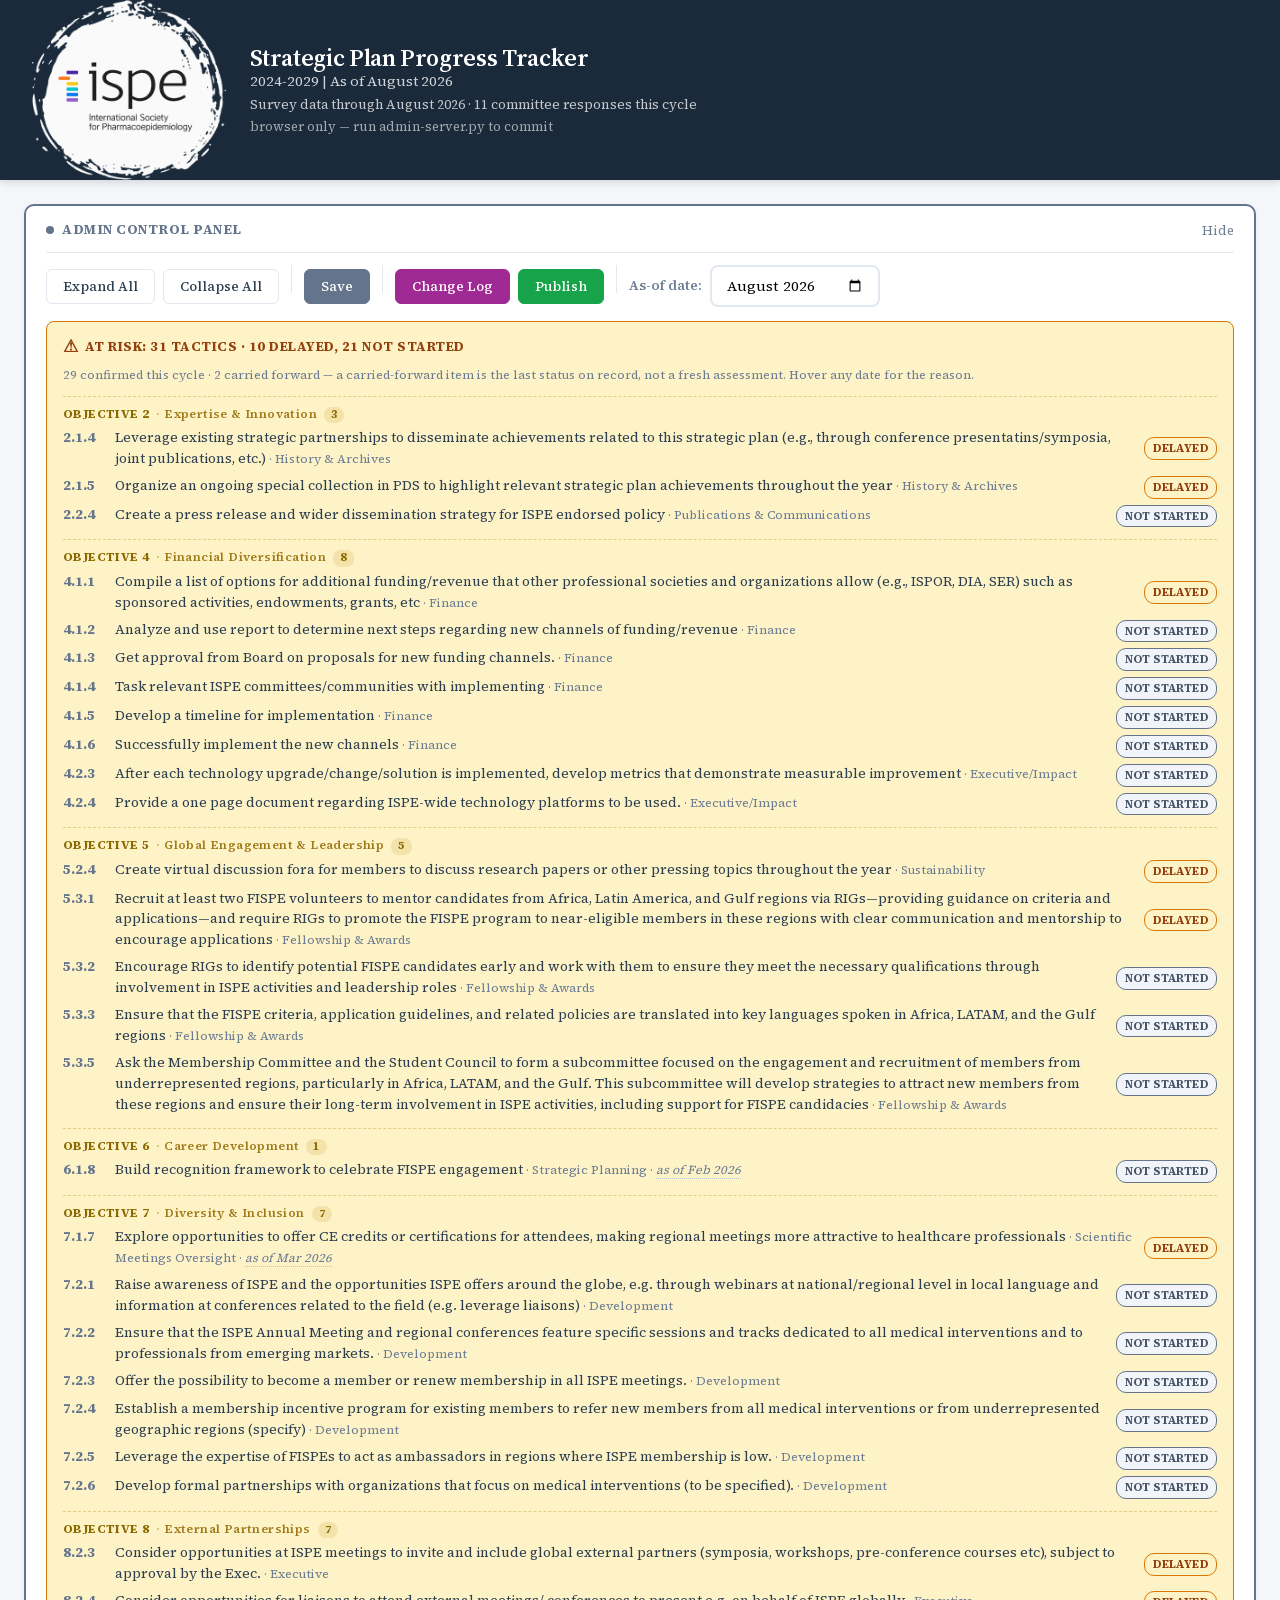
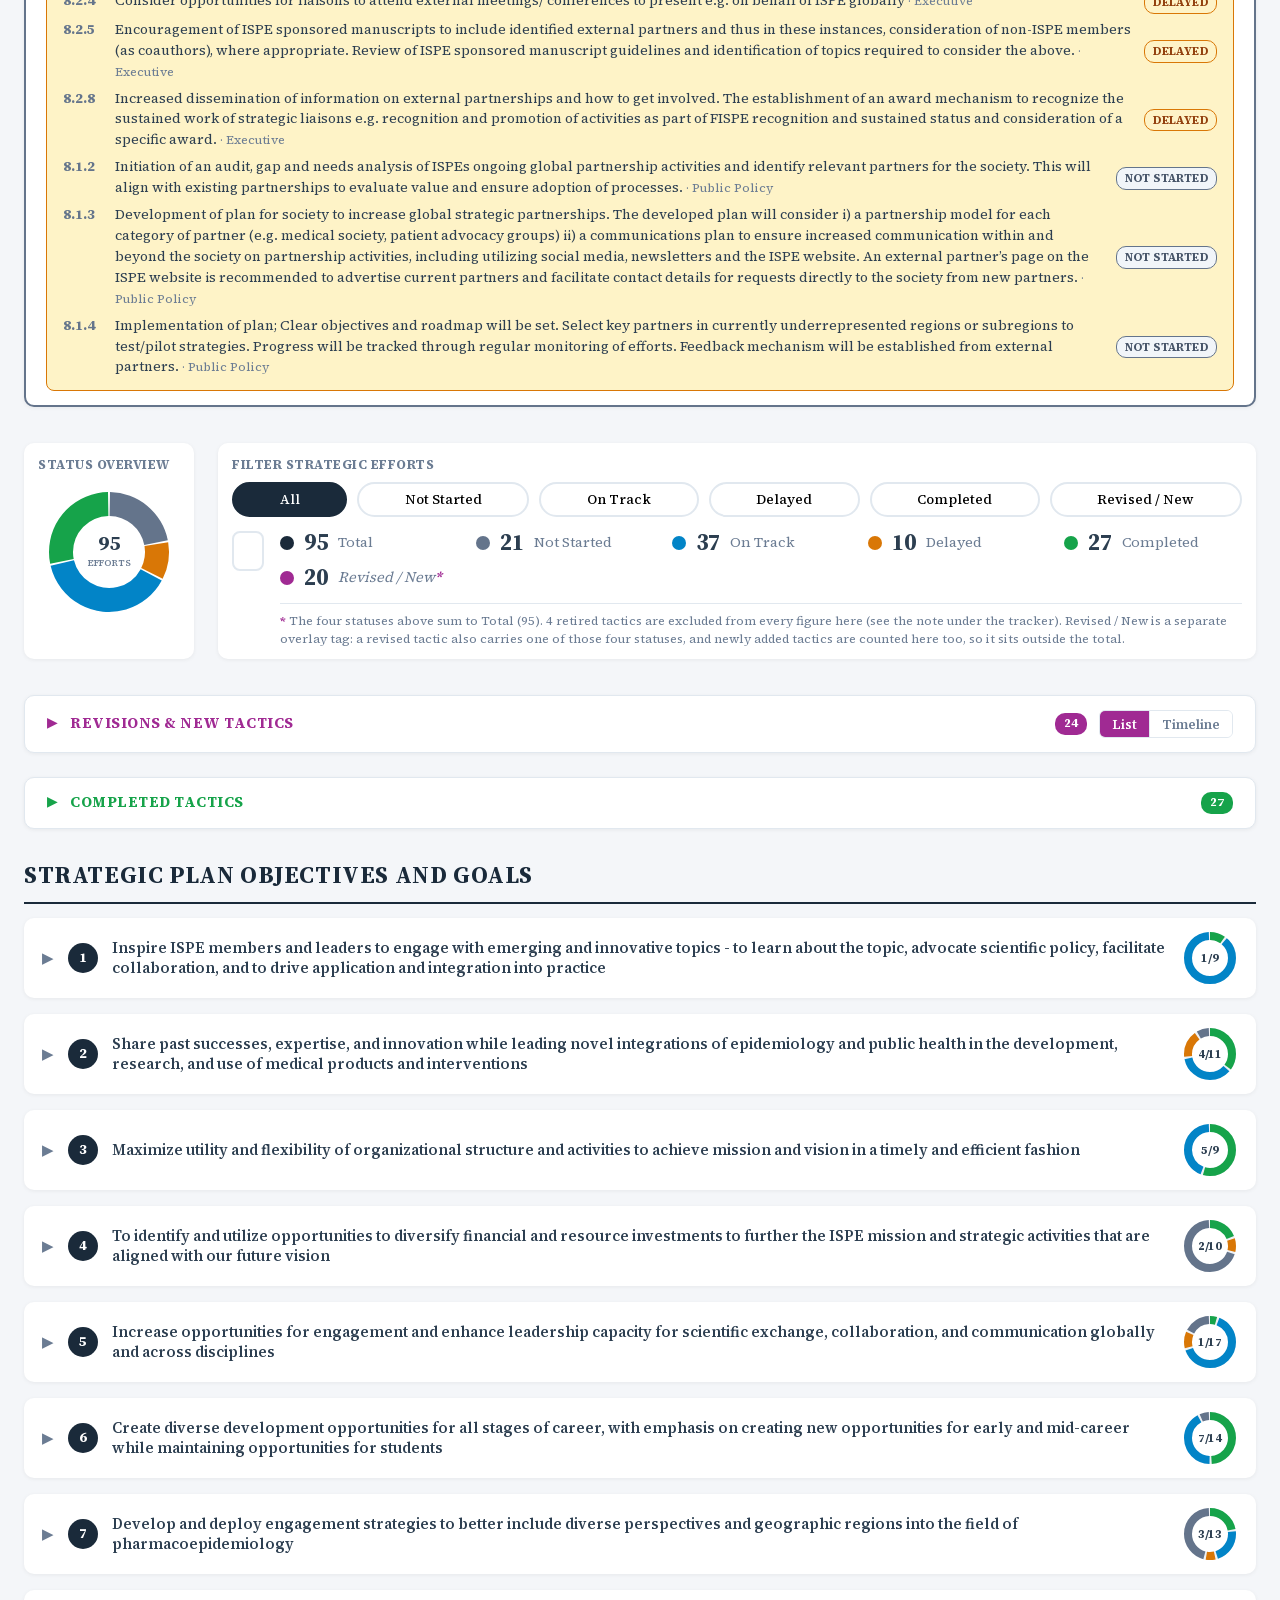
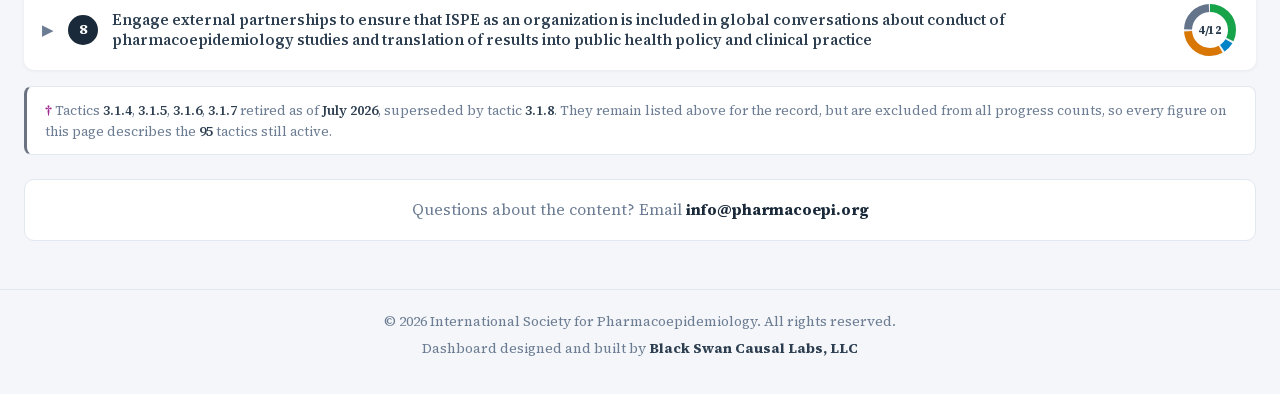
==== admin.html @ 726bb976 "Replace the wordmark with the coffee-stain emblem The stain was never faint. The jpg in the repo had" ====
<!DOCTYPE html>
<html lang="en">
<head>
<meta charset="UTF-8">
<meta name="viewport" content="width=device-width, initial-scale=1.0">
<title>ISPE Strategic Plan Progress Tracker</title>
<style>
  /* Source Serif 4 — self-hosted, SIL OFL 1.1 (see fonts/LICENSE.txt).
     Shared with index.html; both files load the same two woff2 files. */
  @font-face {
    font-family: 'Source Serif 4';
    font-style: normal;
    font-weight: 400 700;
    font-display: swap;
    src: url('fonts/source-serif-4-latin.woff2') format('woff2');
    unicode-range: U+0000-00FF, U+0131, U+0152-0153, U+02BB-02BC, U+02C6, U+02DA, U+02DC, U+0304, U+0308, U+0329, U+2000-206F, U+20AC, U+2122, U+2191, U+2193, U+2212, U+2215, U+FEFF, U+FFFD;
  }
  @font-face {
    font-family: 'Source Serif 4';
    font-style: normal;
    font-weight: 400 700;
    font-display: swap;
    src: url('fonts/source-serif-4-latin-ext.woff2') format('woff2');
    unicode-range: U+0100-02BA, U+02BD-02C5, U+02C7-02CC, U+02CE-02D7, U+02DD-02FF, U+0304, U+0308, U+0329, U+1D00-1DBF, U+1E00-1E9F, U+1EF2-1EFF, U+2020, U+20A0-20AB, U+20AD-20C0, U+2113, U+2C60-2C7F, U+A720-A7FF;
  }

  :root {
    /* Status palette — validated for colorblind separation and 3:1 contrast on
       white. Not Started is deliberately neutral: it is a null state, not a
       category. Keep in sync with index.html; do not re-hue without
       re-validating the adjacent pairs. */
    --not-started: #64748b;
    --on-track: #0284c7;
    --delayed: #d97706;
    --completed: #16a34a;
    --changed: #a02a93;

    /* Badge tints — text steps meet 4.5:1 on their own tint. */
    --not-started-ink: #475569; --not-started-tint: #f1f5f9;
    --on-track-ink:    #075985; --on-track-tint:    #e0f2fe;
    --delayed-ink:     #92400e; --delayed-tint:     #fef3c7;
    --completed-ink:   #15803d; --completed-tint:   #dcfce7;

    /* Progress magnitude is a single neutral hue — never the status hues, so
       "70% done" can't be mistaken for "Completed". */
    --progress: #334155;
    --progress-track: #e9ecef;

    --font-sans: system-ui, -apple-system, 'Segoe UI', Roboto, 'Helvetica Neue', Arial, sans-serif;
    --font-serif: 'Source Serif 4', Georgia, 'Times New Roman', serif;
    --bg: #f4f6f9;
    --card-bg: #ffffff;
    --text: #2c3e50;
    --text-light: #6b7c93;
    --border: #e1e8ef;
    --header-bg: #1a2a3a;
  }

  * { margin: 0; padding: 0; box-sizing: border-box; }

  /* Global size lift, matching index.html. Everything downstream is in rem. */
  html { font-size: 17px; }
  @media (max-width: 640px) { html { font-size: 16px; } }

  body {
    font-family: var(--font-serif);
    background: var(--bg);
    color: var(--text);
    line-height: 1.5;
    -webkit-font-smoothing: antialiased;
    text-rendering: optimizeLegibility;
  }

  /* Form controls don't inherit the page face by default. Admin is full of
     them — selects, sliders, textareas — so this matters more here. */
  button, input, select, textarea { font-family: inherit; }

  @media (prefers-reduced-motion: reduce) {
    *, *::before, *::after {
      animation-duration: 0.01ms !important;
      animation-iteration-count: 1 !important;
      transition-duration: 0.01ms !important;
    }
  }

  /* Tabular figures where numbers stack into a column and must align. */
  .goal-score,
  .ring-label,
  .legend-count,
  .obj-progress-label,
  .summary-inline .stat .num { font-variant-numeric: tabular-nums; }

  /* Heading scale — same ramp as index.html. */
  .header-text h1 { font-size: 2.05rem; font-weight: 700; letter-spacing: -0.015em; line-height: 1.15; }
  .obj-title { font-size: 1.2rem; font-weight: 600; line-height: 1.35; }
  .goal-desc { font-size: 1.06rem; font-weight: 600; line-height: 1.4; }
  .section-heading { font-size: 1.4rem; }

  /* Serif needs a little more room in the dense tier. */
  .goal-meta,
  .notes-text,
  .notes-empty,
  .tactics-table { font-size: 0.88rem; line-height: 1.45; }
  .tactics-table th,
  .summary-card .label,
  .chart-card h3,
  .filter-card h3 { font-size: 0.78rem; letter-spacing: 0.6px; }
  .goal-meta { font-size: 0.78rem; }
  .status-badge { font-size: 0.79rem; }
  .tactic-id { font-size: 0.85rem; }

  @media (forced-colors: active) {
    .status-badge { border: 2px solid CanvasText; color: CanvasText; background: Canvas; }
    .legend-dot, .summary-inline .stat .dot { border: 1px solid CanvasText; }
  }

  /* Header */
  .header {
    background-color: var(--header-bg);
    background-image:
      linear-gradient(90deg, rgba(26,42,58,0.92) 0%, rgba(26,42,58,0.65) 45%, rgba(26,42,58,0.35) 100%),
      url("banner picture.jpg");
    background-size: cover;
    background-position: center right;
    background-repeat: no-repeat;
    color: white;
    /* No vertical padding: the emblem sets the header's height so the brushed
       ring meets the top and bottom edges. Matches index.html. */
    padding: 0 32px;
    display: flex;
    align-items: center;
    gap: 24px;
    box-shadow: 0 2px 8px rgba(0,0,0,0.15);
    position: sticky;
    top: 0;
    z-index: 100;
  }
  /* Transparent PNG with no white backing — the ring is the shape, and a white
     chip behind it would erase the effect. */
  .header img { height: 180px; display: block; }
  .header-text h1 { font-size: 1.4rem; font-weight: 600; }
  .header-text p { font-size: 0.85rem; opacity: 0.8; }
  /* Admin Control Panel */
  .admin-panel {
    background: var(--card-bg);
    border: 2px solid var(--not-started);
    border-radius: 10px;
    padding: 14px 20px;
    margin-bottom: 24px;
    box-shadow: 0 1px 4px rgba(0,0,0,0.06);
  }
  .admin-panel-header {
    display: flex;
    align-items: center;
    justify-content: space-between;
    cursor: pointer;
    user-select: none;
  }
  .admin-panel-title {
    font-size: 0.8rem;
    font-weight: 700;
    text-transform: uppercase;
    letter-spacing: 0.5px;
    color: var(--not-started);
    display: flex;
    align-items: center;
    gap: 8px;
  }
  .admin-panel-title::before {
    content: '';
    display: inline-block;
    width: 8px;
    height: 8px;
    background: var(--not-started);
    border-radius: 50%;
  }
  .admin-panel-toggle {
    font-size: 0.75rem;
    color: var(--text-light);
  }
  .admin-panel-body {
    display: flex;
    flex-wrap: wrap;
    gap: 8px;
    margin-top: 12px;
    padding-top: 12px;
    border-top: 1px solid var(--border);
  }
  .admin-panel.collapsed .admin-panel-body { display: none; }
  .admin-panel.collapsed .at-risk-panel { display: none; }
  .at-risk-panel:empty { display: none; }
  .at-risk-panel {
    margin-top: 14px;
    padding: 12px 16px;
    background: var(--delayed-tint);
    /* Full hairline in the delayed hue rather than a 4px left slab — the
       tinted fill and the heading already carry the signal. */
    border: 1px solid var(--delayed);
    border-radius: 8px;
  }
  .at-risk-panel h4 {
    font-size: 0.78rem;
    text-transform: uppercase;
    letter-spacing: 0.5px;
    color: var(--delayed-ink);
    margin-bottom: 8px;
    display: flex;
    align-items: center;
    gap: 6px;
  }
  .at-risk-panel h4::before { content: '⚠'; font-size: 1rem; }
  .at-risk-list { display: flex; flex-direction: column; gap: 6px; }
  .at-risk-item {
    font-size: 0.82rem;
    display: flex;
    gap: 10px;
    align-items: baseline;
  }
  .at-risk-item .ar-id { font-weight: 700; color: var(--not-started); min-width: 42px; }
  .at-risk-item .ar-status {
    font-weight: 700;
    font-size: 0.66rem;
    text-transform: uppercase;
    letter-spacing: 0.4px;
    padding: 2px 8px;
    border-radius: 10px;
    white-space: nowrap;
    align-self: center;
  }
  .at-risk-item .ar-status.delayed { background: var(--delayed-tint); color: var(--delayed-ink); border: 1px solid var(--delayed); }
  .at-risk-item .ar-status.not-started { background: var(--not-started-tint); color: var(--not-started-ink); border: 1px solid var(--not-started); }
  .at-risk-item .ar-desc { color: var(--text); flex: 1; }
  .at-risk-item .ar-owner { color: var(--text-light); font-size: 0.72rem; }
  /* Provenance marker. Deliberately NOT a coloured pill: the row already carries
     one (the status badge), and the validated palette owns amber for Delayed, so
     a second chip would read as a status. Muted text reads as an annotation, and
     the wording carries the whole meaning without depending on colour. */
  .at-risk-item .ar-asof {
    color: var(--text-light); font-size: 0.72rem; font-style: italic;
    border-bottom: 1px dotted #b9c4d1; cursor: help; white-space: nowrap;
  }
  .at-risk-item .ar-asof.ar-never { font-style: normal; font-weight: 600; }
  .at-risk-freshness {
    font-size: 0.72rem; color: var(--text-light);
    margin: -2px 0 8px; line-height: 1.45;
  }
  .at-risk-item:hover { background: #fff3c2; border-radius: 4px; }
  .at-risk-item:hover .ar-id { text-decoration: underline; }
  .at-risk-group + .at-risk-group { margin-top: 4px; }
  .at-risk-group .ar-group-title {
    font-size: 0.72rem;
    letter-spacing: 0.4px;
    margin: 12px 0 5px;
    padding-top: 8px;
    border-top: 1px dashed rgba(179,134,0,0.35);
    display: flex;
    align-items: baseline;
    gap: 7px;
  }
  .ar-group-num { font-weight: 700; color: #8a6a00; text-transform: uppercase; white-space: nowrap; }
  .ar-group-theme { font-weight: 600; color: #a07a1a; }
  .ar-group-theme::before { content: '· '; color: #c9a94a; }
  .at-risk-group:first-of-type .ar-group-title { margin-top: 4px; padding-top: 0; border-top: none; }
  .ar-group-count {
    font-size: 0.64rem;
    background: rgba(179,134,0,0.15);
    color: #8a6a00;
    border-radius: 8px;
    padding: 0 7px;
    font-weight: 700;
  }
  .goal.flash { animation: goalFlash 1.6s ease; }
  @keyframes goalFlash {
    0%, 100% { box-shadow: 0 0 0 0 rgba(217,119,6,0); }
    20% { box-shadow: 0 0 0 4px rgba(217,119,6,0.55); }
  }
  .admin-panel.collapsed .admin-panel-toggle::after { content: 'Show'; }
  .admin-panel:not(.collapsed) .admin-panel-toggle::after { content: 'Hide'; }
  .admin-btn {
    padding: 7px 16px;
    border-radius: 6px;
    border: 1px solid var(--border);
    background: white;
    cursor: pointer;
    font-size: 0.8rem;
    font-weight: 500;
    color: var(--text);
    transition: all 0.2s;
    display: flex;
    align-items: center;
    gap: 6px;
  }
  .admin-btn:hover { background: #f0f2f5; border-color: #aaa; }
  .admin-btn.primary { background: var(--not-started); color: white; border-color: var(--not-started); }
  .admin-btn.primary:hover { background: #0d8ab8; }
  .admin-btn.publish { background: var(--completed); color: white; border-color: var(--completed); }
  .admin-btn.publish:hover { background: #3f8c24; }
  .admin-btn.changelog { background: var(--changed); color: white; border-color: var(--changed); }
  .admin-btn.changelog:hover { background: #8a2480; }
  .admin-btn-group {
    display: flex;
    gap: 8px;
    align-items: center;
  }
  .admin-divider {
    width: 1px;
    height: 28px;
    background: var(--border);
    margin: 0 4px;
  }
  /* Changelog modal */
  .modal-overlay {
    position: fixed;
    top: 0; left: 0; right: 0; bottom: 0;
    background: rgba(0,0,0,0.5);
    z-index: 300;
    display: flex;
    align-items: center;
    justify-content: center;
  }
  .modal-overlay.hidden { display: none; }
  .modal {
    background: white;
    border-radius: 12px;
    padding: 24px;
    max-width: 700px;
    width: 90%;
    max-height: 80vh;
    overflow-y: auto;
    box-shadow: 0 8px 32px rgba(0,0,0,0.2);
  }
  .modal h2 { font-size: 1.1rem; margin-bottom: 4px; }
  .modal .modal-sub { font-size: 0.8rem; color: var(--text-light); margin-bottom: 16px; }
  .modal-close {
    float: right;
    background: none;
    border: none;
    font-size: 1.4rem;
    cursor: pointer;
    color: var(--text-light);
    padding: 0 4px;
  }
  .modal-close:hover { color: var(--text); }
  .change-item {
    padding: 10px 0;
    border-bottom: 1px solid #f0f2f5;
    font-size: 0.85rem;
  }
  .change-item:last-child { border-bottom: none; }
  .change-id { font-weight: 600; color: var(--not-started); }
  .change-from, .change-to { padding: 2px 8px; border-radius: 10px; font-size: 0.75rem; font-weight: 600; }
  .change-arrow { margin: 0 6px; color: var(--text-light); }
  .no-changes { text-align: center; padding: 24px; color: var(--text-light); font-size: 0.9rem; }

  .container { max-width: 1400px; margin: 0 auto; padding: 24px; }

  /* Summary Cards */
  .summary-row {
    display: grid;
    grid-template-columns: repeat(auto-fit, minmax(150px, 1fr));
    gap: 16px;
    margin-bottom: 24px;
  }
  .summary-card {
    background: var(--card-bg);
    border-radius: 10px;
    padding: 16px 20px;
    text-align: center;
    box-shadow: 0 1px 4px rgba(0,0,0,0.06);
    border-top: 4px solid var(--border);
    transition: transform 0.15s;
  }
  .summary-card:hover { transform: translateY(-2px); }
  .summary-card.not-started { border-top-color: var(--not-started); }
  .summary-card.on-track { border-top-color: var(--on-track); }
  .summary-card.delayed { border-top-color: var(--delayed); }
  .summary-card.completed { border-top-color: var(--completed); }
  .summary-card.changed { border-top-color: var(--changed); }
  .summary-card .count { font-size: 2rem; font-weight: 700; }
  .summary-card .label { font-size: 0.75rem; color: var(--text-light); text-transform: uppercase; letter-spacing: 0.5px; margin-top: 4px; }
  /* Inline summary stats inside the filter card */
  .summary-inline {
    display: grid;
    grid-template-columns: repeat(auto-fit, minmax(148px, 1fr));
    gap: 12px 18px;
    align-content: start;
  }
  .summary-inline .stat {
    display: flex;
    align-items: center;
    gap: 10px;
    color: var(--text);
    white-space: nowrap;
  }
  .summary-inline .stat .dot {
    width: 14px; height: 14px; border-radius: 50%;
    flex-shrink: 0;
  }
  .summary-inline .stat .num { font-weight: 700; font-size: 1.35rem; line-height: 1; }
  .summary-inline .stat .lbl { color: var(--text-light); font-size: 0.85rem; }
  .summary-inline .stat.overlay .lbl { font-style: italic; }
  .sn-star { color: var(--changed); font-weight: 700; }
  .summary-inline .summary-note {
    grid-column: 1 / -1;
    font-size: 0.72rem;
    color: var(--text-light);
    line-height: 1.4;
    border-top: 1px solid var(--border);
    padding-top: 8px;
    margin-top: 2px;
    white-space: normal;
    /* No max-width: the note spans the full card so it lands in two lines. */
  }
  .summary-card.not-started .count { color: var(--not-started); }
  .summary-card.on-track .count { color: var(--on-track); }
  .summary-card.delayed .count { color: var(--delayed); }
  .summary-card.completed .count { color: var(--completed); }
  .summary-card.changed .count { color: var(--changed); }

  /* Chart + Filter row */
  .chart-filter-row {
    display: grid;
    grid-template-columns: 170px 1fr;
    gap: 24px;
    margin-bottom: 24px;
    position: sticky;
    top: 120px;
    z-index: 50;
    background: var(--bg);
    padding: 12px 0;
  }
  @media (max-width: 640px) {
    .chart-filter-row { position: static; padding: 0; }
  }
  .chart-card, .filter-card {
    background: var(--card-bg);
    border-radius: 10px;
    padding: 12px 14px;
    box-shadow: 0 1px 4px rgba(0,0,0,0.06);
  }
  .chart-card h3, .filter-card h3 {
    font-size: 0.75rem;
    text-transform: uppercase;
    letter-spacing: 0.5px;
    color: var(--text-light);
    margin-bottom: 8px;
  }
  canvas#statusChart { max-width: 140px; margin: 0 auto; display: block; }
  .chart-legend { margin-top: 16px; display: flex; flex-direction: column; gap: 6px; }
  .legend-item { display: flex; align-items: center; gap: 8px; font-size: 0.8rem; }
  .legend-dot { width: 12px; height: 12px; border-radius: 3px; flex-shrink: 0; }
  .legend-label { flex: 1; color: var(--text); }
  .legend-count { font-weight: 700; min-width: 24px; text-align: right; }

  /* Filters */
  .filter-row {
    display: flex;
    flex-wrap: wrap;
    gap: 10px;
    align-items: center;
  }
  .filter-row .filter-btn {
    flex: 1 1 auto;
    text-align: center;
    white-space: nowrap;
  }
  .filter-btn {
    padding: 6px 14px;
    border-radius: 20px;
    border: 2px solid var(--border);
    background: white;
    cursor: pointer;
    font-size: 0.8rem;
    font-weight: 500;
    transition: all 0.2s;
  }
  .filter-btn:hover { border-color: #aaa; }
  .filter-btn.active { color: white; }
  .filter-btn.active[data-status="all"] { background: var(--header-bg); border-color: var(--header-bg); }
  /* Darker steps than the chart marks: white label text needs 4.5:1, marks
     only need 3:1 as graphical objects. */
  .filter-btn.active[data-status="Not Started"] { background: #64748b; border-color: #64748b; }
  .filter-btn.active[data-status="In Progress - On Track"] { background: #036ba1; border-color: #036ba1; }
  .filter-btn.active[data-status="In Progress - Delayed"] { background: #b45309; border-color: #b45309; }
  .filter-btn.active[data-status="Completed"] { background: #15803d; border-color: #15803d; }
  .filter-btn:focus-visible { outline: 2px solid var(--progress); outline-offset: 2px; }
  .filter-btn.active[data-status="Revised"] { background: var(--changed); border-color: var(--changed); }

  .search-box {
    padding: 8px 14px;
    border: 2px solid var(--border);
    border-radius: 8px;
    font-size: 0.85rem;
    width: 260px;
    outline: none;
    transition: border-color 0.2s;
  }
  .search-box:focus { border-color: var(--not-started); }

  /* Objectives */
  .objective {
    background: var(--card-bg);
    border-radius: 10px;
    margin-bottom: 16px;
    box-shadow: 0 1px 4px rgba(0,0,0,0.06);
    overflow: hidden;
    transition: transform 0.18s ease, box-shadow 0.18s ease;
  }
  .objective:hover {
    transform: translateY(-2px);
    box-shadow: 0 6px 16px rgba(0,0,0,0.10);
  }
  /* Hoverable card lift — also used by Revised/New cards */
  .hover-lift {
    transition: transform 0.18s ease, box-shadow 0.18s ease;
  }
  .hover-lift:hover {
    transform: translateY(-2px);
    box-shadow: 0 6px 16px rgba(0,0,0,0.10);
  }
  .objective-header {
    padding: 12px 18px;
    cursor: pointer;
    display: flex;
    align-items: center;
    gap: 14px;
    user-select: none;
    transition: background 0.15s;
  }
  .objective-header:hover { background: #f8f9fb; }
  .obj-chevron {
    font-size: 0.9rem;
    transition: transform 0.25s;
    color: var(--text-light);
    flex-shrink: 0;
  }
  .objective.open .obj-chevron { transform: rotate(90deg); }
  .obj-number {
    background: var(--header-bg);
    color: white;
    width: 30px;
    height: 30px;
    border-radius: 50%;
    display: flex;
    align-items: center;
    justify-content: center;
    font-weight: 700;
    font-size: 0.8rem;
    flex-shrink: 0;
  }
  .obj-title { font-weight: 600; font-size: 0.88rem; flex: 1; line-height: 1.35; }
  .obj-ring { flex-shrink: 0; width: 56px; height: 56px; position: relative; }
  .obj-ring svg { width: 100%; height: 100%; transform: rotate(-90deg); }
  .obj-ring .ring-label {
    position: absolute; inset: 0;
    display: flex; align-items: center; justify-content: center;
    /* Holds a fraction now ("4/13"), which is wider than the old "31%". */
    font-size: 0.66rem; font-weight: 700; color: var(--text);
    letter-spacing: -0.01em;
  }
  .obj-progress-wrap {
    display: flex;
    align-items: center;
    gap: 10px;
    flex-shrink: 0;
  }
  .obj-progress-bar {
    width: 120px;
    height: 8px;
    background: #e9ecef;
    border-radius: 4px;
    overflow: hidden;
  }
  .obj-progress-fill {
    height: 100%;
    border-radius: 4px;
    transition: width 0.4s ease;
  }
  .obj-progress-label { font-size: 0.8rem; font-weight: 600; color: var(--text-light); min-width: 36px; text-align: right; }
  .obj-status-pills { display: flex; gap: 4px; flex-shrink: 0; }
  .mini-pill {
    width: 8px;
    height: 8px;
    border-radius: 50%;
  }

  .objective-body { display: none; padding: 0 24px 20px; }
  .objective.open .objective-body { display: block; }

  /* Goals */
  .goal {
    border: 1px solid var(--border);
    border-radius: 8px;
    margin-bottom: 12px;
    overflow: hidden;
    transition: transform 0.18s ease, box-shadow 0.18s ease;
  }
  .goal:hover {
    transform: translateY(-2px);
    box-shadow: 0 4px 12px rgba(0,0,0,0.08);
  }
  .goal-header {
    padding: 14px 18px;
    cursor: pointer;
    display: grid;
    grid-template-columns: auto 1fr auto;
    grid-template-rows: auto auto;
    column-gap: 14px;
    row-gap: 4px;
    background: #fafbfc;
    user-select: none;
    transition: background 0.15s;
  }
  .goal-header:hover { background: #f0f2f5; }
  .goal-chevron {
    font-size: 0.8rem;
    transition: transform 0.25s;
    color: var(--text-light);
    grid-row: 1 / span 2;
    align-self: center;
  }
  .goal.open .goal-chevron { transform: rotate(90deg); }
  .goal-id {
    font-weight: 800;
    font-size: 1.05rem;
    color: var(--not-started);
    grid-row: 1 / span 2;
    align-self: center;
    min-width: 44px;
  }
  .goal-desc { font-size: 0.92rem; font-weight: 600; color: var(--text); grid-column: 2; grid-row: 1; }
  .goal-meta {
    grid-column: 2;
    grid-row: 2;
    font-size: 0.72rem;
    color: var(--text-light);
    display: flex;
    flex-wrap: wrap;
    gap: 4px 14px;
  }
  .goal-meta strong { color: var(--text); font-weight: 600; }
  .goal-committee { display: none; } /* legacy */
  .goal-progress-wrap {
    display: flex;
    align-items: center;
    gap: 8px;
    flex-shrink: 0;
    grid-column: 3;
    grid-row: 1 / span 2;
    align-self: center;
  }
  .goal-progress-bar {
    width: 80px;
    height: 6px;
    background: #e9ecef;
    border-radius: 3px;
    overflow: hidden;
  }
  .goal-progress-fill {
    height: 100%;
    border-radius: 3px;
    transition: width 0.4s ease;
  }
  .goal-score { font-size: 0.75rem; font-weight: 600; color: var(--text-light); }

  .goal-body { display: none; }
  .goal.open .goal-body { display: block; }

  /* Tactics Table */
  .tactics-table {
    width: 100%;
    border-collapse: collapse;
    font-size: 0.83rem;
  }
  .tactics-table th {
    text-align: left;
    padding: 10px 14px;
    background: #f4f6f9;
    font-weight: 600;
    font-size: 0.75rem;
    text-transform: uppercase;
    letter-spacing: 0.3px;
    color: var(--text-light);
    border-bottom: 1px solid var(--border);
  }
  .tactics-table td {
    padding: 10px 14px;
    border-bottom: 1px solid #f0f2f5;
    vertical-align: top;
  }
  .tactics-table tr:last-child td { border-bottom: none; }
  .tactic-id { font-weight: 600; white-space: nowrap; color: var(--text-light); }

  /* Status dropdown */
  .status-select {
    appearance: none;
    -webkit-appearance: none;
    padding: 5px 28px 5px 10px;
    border-radius: 16px;
    border: 2px solid;
    font-size: 0.75rem;
    font-weight: 600;
    cursor: pointer;
    background-repeat: no-repeat;
    background-position: right 8px center;
    background-size: 12px;
    background-image: url("data:image/svg+xml,%3Csvg xmlns='http://www.w3.org/2000/svg' viewBox='0 0 24 24' fill='none' stroke='%23666' stroke-width='2'%3E%3Cpolyline points='6 9 12 15 18 9'%3E%3C/polyline%3E%3C/svg%3E");
    transition: all 0.2s;
  }
  .status-select:focus { outline: none; box-shadow: 0 0 0 3px rgba(2,132,199,0.25); }
  .status-select[data-status="Not Started"] { border-color: var(--not-started); color: var(--not-started-ink); background-color: var(--not-started-tint); }
  .status-select[data-status="In Progress - On Track"] { border-color: var(--on-track); color: var(--on-track-ink); background-color: var(--on-track-tint); }
  .status-select[data-status="In Progress - Delayed"] { border-color: var(--delayed); color: var(--delayed-ink); background-color: var(--delayed-tint); }
  .status-select[data-status="Completed"] { border-color: var(--completed); color: var(--completed-ink); background-color: var(--completed-tint); }
  .status-select[data-status="Changed"] { border-color: var(--changed); color: var(--changed); background-color: #f5e6f3; }

  /* When a tactic was completed. Sits beside the control rather than inside it:
     the validated status encoding must not take on a second job. Curated in
     COMPLETED_AT, or stamped with the cycle a tactic became Completed in. */
  .completed-when {
    display: block;
    margin-top: 4px;
    font-size: 0.7rem;
    color: var(--text-light);
    font-variant-numeric: tabular-nums;
    white-space: nowrap;
  }

  /* Notes textarea */
  .notes-input {
    width: 100%;
    min-height: 32px;
    padding: 6px 10px;
    border: 1px solid var(--border);
    border-radius: 6px;
    font-size: 0.8rem;
    font-family: inherit;
    resize: vertical;
    transition: border-color 0.2s;
  }
  .notes-input:focus { outline: none; border-color: var(--not-started); }

  /* Revision rationale. Unlike notes this IS published, so it is edited here
     to be tidied rather than to be kept private - the survey delivers it as a
     raw answer, typos and all. Keeps the left rule of the read-only version so
     the panel still reads as a quotation of the committee. */
  .revision-detail-input {
    width: 100%;
    min-height: 30px;
    margin-top: 5px;
    padding: 5px 9px;
    font-size: 0.78rem;
    font-family: inherit;
    color: var(--text-light);
    border: 1px solid var(--border);
    border-left: 2px solid var(--changed);
    border-radius: 0 6px 6px 0;
    resize: vertical;
    transition: border-color 0.2s;
  }
  .revision-detail-input:focus { outline: none; border-color: var(--changed); }

  /* Progress slider */
  .progress-slider {
    width: 80px;
    accent-color: var(--not-started);
    cursor: pointer;
  }
  .progress-val {
    font-weight: 700;
    font-size: 0.8rem;
    min-width: 30px;
    text-align: center;
  }

  /* Toast */
  .toast {
    position: fixed;
    bottom: 30px;
    right: 30px;
    background: var(--header-bg);
    color: white;
    padding: 14px 24px;
    border-radius: 8px;
    font-size: 0.85rem;
    box-shadow: 0 4px 16px rgba(0,0,0,0.2);
    transform: translateY(100px);
    opacity: 0;
    transition: all 0.3s ease;
    z-index: 200;
  }
  .toast.show { transform: translateY(0); opacity: 1; }

  /* Last saved */
  .last-saved {
    font-size: 0.75rem;
    color: rgba(255,255,255,0.6);
    margin-top: 2px;
  }

  /* Retired tactics: superseded by a later tactic. Shown for the record but
     excluded from every progress count - see .retired-note under the tracker. */
  .retired-badge {
    display: inline-block; background: #6b7280; color: #fff;
    font-size: 0.6rem; font-weight: 700; padding: 1px 5px;
    border-radius: 8px; margin-left: 2px; vertical-align: middle;
    letter-spacing: 0.3px; white-space: nowrap;
  }
  tr.tactic-retired td { opacity: 0.7; }
  .retired-note {
    background: #fff; border: 1px solid var(--border);
    border-left: 3px solid #6b7280; border-radius: 8px;
    padding: 13px 18px; margin-bottom: 24px;
    font-size: 0.78rem; line-height: 1.55; color: var(--text-light);
  }
  .retired-note strong { color: var(--text); font-weight: 600; }

  /* Content contact — sits between the last objective and the footer */
  .content-contact {
    text-align: center;
    padding: 18px 16px;
    margin-top: 20px;
    font-size: 0.92rem;
    color: var(--text-light);
    background: var(--card-bg);
    border: 1px solid var(--border);
    border-radius: 10px;
  }
  .content-contact a { color: var(--header-bg); font-weight: 700; text-decoration: none; }
  .content-contact a:hover, .content-contact a:focus-visible { text-decoration: underline; }

  /* Footer */
  footer {
    text-align: center;
    padding: 22px 16px 34px;
    margin-top: 24px;
    border-top: 1px solid var(--border);
    color: var(--text-light);
    font-size: 0.82rem;
  }
  .footer-copy { margin-bottom: 6px; }
  .footer-credit a { color: var(--text); font-weight: 700; text-decoration: none; }
  .footer-credit a:hover, .footer-credit a:focus-visible { text-decoration: underline; }

  /* Hidden */
  .hidden { display: none !important; }

  /* Print styles */
  @media print {
    .header-actions, .filter-card, .search-box { display: none; }
    .objective, .goal { break-inside: avoid; }
    .objective.open .objective-body { display: block; }
    .goal.open .goal-body { display: block; }
  }

  /* Responsive */
  @media (max-width: 900px) {
    .chart-filter-row { grid-template-columns: 1fr; }
    .header { flex-wrap: wrap; padding: 0 16px; }
    .header img { height: 140px; }
    .admin-panel-body { flex-direction: column; }
    .admin-divider { width: 100%; height: 1px; margin: 4px 0; }
    .obj-progress-wrap, .obj-status-pills { display: none; }
    .goal-committee { display: none; }
    .container { padding: 16px; }
    .search-box { width: 100%; }
  }

  @media (max-width: 640px) {
    /* Header wraps here, so the emblem no longer sets the height and flush
       stops meaning anything — vertical padding comes back. */
    .header { padding: 12px; gap: 12px; position: static; }
    .header img { height: 88px; }
    .header-text h1 { font-size: 1.1rem; }
    .header-text p { font-size: 0.75rem; }
    .container { padding: 12px; }
    .summary-row { grid-template-columns: repeat(2, 1fr); gap: 10px; margin-bottom: 16px; }
    .summary-card { padding: 12px; }
    .summary-card .count { font-size: 1.4rem; }
    .chart-card, .filter-card { padding: 14px; }
    .filter-row { gap: 6px; }
    .filter-btn { padding: 5px 10px; font-size: 0.72rem; }
    .objective-header { padding: 14px 14px; gap: 10px; }
    .obj-number { width: 30px; height: 30px; font-size: 0.8rem; }
    .obj-title { font-size: 0.85rem; }
    .objective-body { padding: 0 12px 14px; }
    .goal-header {
      grid-template-columns: auto 1fr;
      padding: 12px;
      column-gap: 10px;
    }
    .goal-progress-wrap {
      grid-column: 1 / -1;
      grid-row: auto;
      justify-self: start;
      margin-top: 4px;
    }
    .goal-desc { font-size: 0.85rem; }
    /* Stack tactics table rows as cards */
    .tactics-table, .tactics-table tbody, .tactics-table tr, .tactics-table td { display: block; width: 100%; }
    .tactics-table thead { display: none; }
    .tactics-table tr {
      border: 1px solid var(--border);
      border-radius: 8px;
      margin: 10px;
      padding: 10px;
      background: white;
    }
    .tactics-table td {
      border: none;
      padding: 6px 4px;
    }
    .tactics-table td::before {
      content: attr(data-label);
      display: block;
      font-size: 0.65rem;
      text-transform: uppercase;
      letter-spacing: 0.4px;
      color: var(--text-light);
      font-weight: 700;
      margin-bottom: 2px;
    }
    .progress-slider { width: 100%; }
    .status-select { width: 100%; }
    .modal { padding: 16px; width: 94%; }
    .toast { left: 16px; right: 16px; bottom: 16px; text-align: center; }
  }

  /* --- Mobile optimizations (added) --- */
  @media (max-width: 640px) {
    .filter-summary-grid { grid-template-columns: 1fr !important; }
    .summary-inline { min-width: 0; }
    .summary-inline .summary-note { max-width: 100%; }
    #changes-body, #completed-body { padding-left: 14px !important; padding-right: 14px !important; }
    .at-risk-item { flex-wrap: wrap; }
    .at-risk-group .ar-group-title { flex-wrap: wrap; }
  }
</style>
</head>
<body>


<div class="header">
  <img src="ispe-emblem.png" alt="ISPE — International Society for Pharmacoepidemiology">
  <div class="header-text">
    <h1>Strategic Plan Progress Tracker</h1>
    <p>2024-2029 | As of <span id="asOfDate">February 2026</span></p>
    <p id="surveyStamp" style="font-size: 0.78rem; opacity: 0.75; margin-top: 2px;"></p>
    <div class="last-saved" id="lastSaved"></div>
  </div>
</div>

<div class="container">
  <!-- Admin Control Panel -->
  <div class="admin-panel" id="adminPanel">
    <div class="admin-panel-header" onclick="toggleAdminPanel()">
      <div class="admin-panel-title">Admin Control Panel</div>
      <div class="admin-panel-toggle"></div>
    </div>
    <div class="admin-panel-body">
      <div class="admin-btn-group">
        <button class="admin-btn" onclick="expandAll()">Expand All</button>
        <button class="admin-btn" onclick="collapseAll()">Collapse All</button>
      </div>
      <div class="admin-divider"></div>
      <div class="admin-btn-group">
        <button class="admin-btn primary" onclick="saveLocal()">Save</button>
      </div>
      <div class="admin-divider"></div>
      <div class="admin-btn-group">
        <button class="admin-btn changelog" onclick="showChangelog()">Change Log</button>
        <button class="admin-btn publish" onclick="publishToRepo()" title="Commit data.json and push to origin; the public dashboard redeploys">Publish</button>
      </div>
      <div class="admin-divider"></div>
      <div class="admin-btn-group">
        <label style="font-size: 0.8rem; font-weight: 600; color: var(--text-light);">As-of date:</label>
        <input type="month" id="dateInput" class="search-box" style="width: 170px;" onchange="updateDate(this.value)">
      </div>
    </div>
    <div id="atRiskPanel" class="at-risk-panel"></div>
  </div>

  <!-- Chart + Filters -->
  <div class="chart-filter-row">
    <div class="chart-card">
      <h3>Status Overview</h3>
      <canvas id="statusChart" width="140" height="140"></canvas>
    </div>
    <div class="filter-card">
      <h3>Filter Strategic Efforts</h3>
      <div class="filter-row">
        <button class="filter-btn active" data-status="all" onclick="setFilter('all', this)">All</button>
        <button class="filter-btn" data-status="Not Started" onclick="setFilter('Not Started', this)">Not Started</button>
        <button class="filter-btn" data-status="In Progress - On Track" onclick="setFilter('In Progress - On Track', this)">On Track</button>
        <button class="filter-btn" data-status="In Progress - Delayed" onclick="setFilter('In Progress - Delayed', this)">Delayed</button>
        <button class="filter-btn" data-status="Completed" onclick="setFilter('Completed', this)">Completed</button>
        <button class="filter-btn" data-status="Revised" onclick="setFilter('Revised', this)">Revised / New</button>
      </div>
      <div class="filter-summary-grid" style="margin-top: 14px; display: grid; grid-template-columns: 1fr auto; gap: 16px; align-items: start;">
        <div>
          <input type="text" class="search-box" style="width:100%;max-width:640px;" placeholder="Search by keyword such as, 'scientific policy' or by goal/objective such as &quot;What is goal 3.1?&quot;" oninput="searchFilter(this.value)">
        </div>
        <div id="summaryRow" class="summary-inline"></div>
      </div>
    </div>
  </div>

  <!-- Revisions & New Tactics (separate from the 4 status enums) -->
  <div id="changesSection"></div>

  <!-- Completed Tactics (collapsible, like Revisions & New Tactics) -->
  <div id="completedSection"></div>

  <!-- Objectives -->
  <h2 class="section-heading" style="font-weight: 700; text-transform: uppercase; letter-spacing: 0.6px; color: var(--header-bg); margin: 28px 0 14px; padding-bottom: 10px; border-bottom: 2px solid var(--header-bg);">Strategic Plan Objectives and Goals</h2>
  <div id="objectivesContainer"></div>

  <!-- Retirement note: explains the dagger on retired tactic rows. -->
  <div id="retiredNote"></div>

  <!-- Content contact: sits after the last objective, above the footer. -->
  <div class="content-contact">
    Questions about the content? Email
    <a href="mailto:info@pharmacoepi.org">info@pharmacoepi.org</a>
  </div>
</div>

<div class="modal-overlay hidden" id="changelogModal" onclick="if(event.target===this)closeChangelog()">
  <div class="modal">
    <button class="modal-close" onclick="closeChangelog()">&times;</button>
    <h2>Change Log</h2>
    <div class="modal-sub" id="changelogSub">Changes since last save</div>
    <div id="changelogBody"></div>
  </div>
</div>

<div class="toast" id="toast"></div>

<script>
// ============ DATA ============
// Loaded asynchronously from data.json (produced by csv_to_dashboard_json.py).
// Inline fallback below preserves the prior plan structure if the fetch fails
// (e.g. when the file is opened directly via file:// instead of a web server).
const DEFAULT_DATA = {"metadata":{"title":"ISPE Strategic Plan Progress Tracker","subtitle":"Dashboard Progress of Strategic Plan Objectives","as_of_date":"February 2026","plan_date_range":"2024-2029","organization":"ISPE - International Society for Pharmacoepidemiology","progress_scale":"0-10"},"status_colors":{"Not Started":"#0f9ed4","In Progress - On Track":"#c6c611","In Progress - Delayed":"#ffbf00","Completed":"#15803d"},"changed_color":"#a02a93","objectives":[{"objective_number":1,"title":"Objective 1","description":"Inspire ISPE members and leaders to engage with emerging and innovative topics - to learn about the topic, advocate scientific policy, facilitate collaboration, and to drive application and integration into practice","goals":[{"goal_id":"1.1","description":"Goal 1.1: Throughout 2024-2029, continue transparent calls for leaders and members to engage in strategic efforts","responsible_committee":"Strategic Planning","progress_score":5,"progress_max":10,"tactics":[{"tactic_id":"1.1.1","description":"Engage ISPE communities and members to lead strategic efforts through a transparent solicitation to all members","status":"In Progress - On Track","notes":"","is_revised":false},{"tactic_id":"1.1.2","description":"Organize joint meetings among leaders of SIGs, RIGs, and other communities as appropriate to promote collaboration in leading strategic efforts","status":"In Progress - On Track","notes":"","is_revised":false},{"tactic_id":"1.1.3","description":"Create opportunities for leadership through a special call for mid-career members","status":"In Progress - On Track","notes":"","is_revised":false},{"tactic_id":"1.1.4","description":"Provide feedback to the ISPE communities and members on all ongoing strategic efforts and the lead groups involved","status":"In Progress - On Track","notes":"","is_revised":false}]},{"goal_id":"1.2","description":"Goal 1.2: Throughout 2025-2029, >50% of plenaries, symposia/workshops at each meeting, webinars, and engagements with collaborating organizations and at least two pre-conference courses per year are related to emerging and innovative topics and/or strategic efforts","responsible_committee":"Education","progress_score":5,"progress_max":10,"tactics":[{"tactic_id":"1.2.1","description":"Solicit a society-wide call for pre-conference course content related to an ISPE strategic effort.","status":"Completed","notes":"","is_revised":false},{"tactic_id":"1.2.2","description":"Develop a plan for plenaries, symposia, and workshops on topics related to strategic efforts at ISPE-sponsored meetings by designating a strategic effort topic within the annual solicitation for plenary topics and listing strategic effort topic(s) as a special area of interest in the call for symposia and workshops.","status":"In Progress - On Track","notes":"","is_revised":true},{"tactic_id":"1.2.3","description":"Leverage ISPE strategic liaisons to develop a webinar with a collaborating organization related to a strategic effort","status":"In Progress - On Track","notes":"","is_revised":false},{"tactic_id":"1.2.4","description":"Develop preconference program that includes courses related to strategic efforts","status":"In Progress - On Track","notes":"","is_revised":true,"is_new_in_plan":true},{"tactic_id":"1.2.5","description":"Solicit webinars related to strategic efforts","status":"In Progress - On Track","notes":"","is_revised":true,"is_new_in_plan":true}]}]},{"objective_number":2,"title":"Objective 2","description":"Share past successes, expertise, and innovation while leading novel integrations of epidemiology and public health in the development, research, and use of medical products and interventions","goals":[{"goal_id":"2.1","description":"Goal 2.1: By 2025, establish a communication plan which emphasizes publicizing achievements aligned with this strategic plan, internal and external to ISPE","responsible_committee":"History & Archives","progress_score":6,"progress_max":10,"tactics":[{"tactic_id":"2.1.1","description":"Reserve and use a designated space within the quarterly newsletter to ISPE members to communicate achievements related to the strategic plan","status":"Completed","notes":"","is_revised":false},{"tactic_id":"2.1.2","description":"Learn from the experience of the History and Archives Committee about how they have highlighted past achievements and how that can be used going forward for this plan","status":"In Progress - On Track","notes":"","is_revised":false},{"tactic_id":"2.1.3","description":"Provide annual updates to membership through presentations at the annual and regional ISPE meetings (via Presidential address or organized symposia). These presentations can highlight major achievements from the strategic plan","status":"In Progress - On Track","notes":"","is_revised":false},{"tactic_id":"2.1.4","description":"Leverage existing strategic partnerships to disseminate achievements related to this strategic plan (e.g., through conference presentatins/symposia, joint publications, etc.)","status":"In Progress - On Track","notes":"","is_revised":false},{"tactic_id":"2.1.5","description":"Organize an ongoing special collection in PDS to highlight relevant strategic plan achievements throughout the year","status":"In Progress - Delayed","notes":"","is_revised":false},{"tactic_id":"2.1.6","description":"Plan bi-annual LinkedIn spotlights related to achievements for the strategic plan","status":"In Progress - On Track","notes":"","is_revised":false}]},{"goal_id":"2.2","description":"Goal 2.2: By 2029, develop at least 5 position statements from ISPE showcasing expertise and innovation in pharmacoepidemiology","responsible_committee":"Publications & Communications","progress_score":5,"progress_max":10,"tactics":[{"tactic_id":"2.2.1","description":"Develop a subgroup within the ISPE Board that will lead and organize the identification, development, selection, direction, and dissemination of the ISPE position statement initiatives.","status":"In Progress - On Track","notes":"","is_revised":false},{"tactic_id":"2.2.2","description":"Establish an annual call for ISPE Position Statements (within the current ISPE Manuscript Initiative) where ISPE Working Groups could apply for funding that is in line with the strategic plan and relevant to external audiences.","status":"In Progress - On Track","notes":"","is_revised":false},{"tactic_id":"2.2.3","description":"Pursue ISPE endorsement and joint publication between PDS and another relevant journal to expand the reach of the position statements","status":"In Progress - On Track","notes":"","is_revised":false},{"tactic_id":"2.2.4","description":"Create a press release and wider dissemination strategy for ISPE endorsed policy","status":"Not Started","notes":"","is_revised":false},{"tactic_id":"2.2.5","description":"Host one ISPE webinar annually following the publication of ISPE position statements to enhance dissemination","status":"In Progress - On Track","notes":"","is_revised":false}]}]},{"objective_number":3,"title":"Objective 3","description":"Maximize utility and flexibility of organizational structure and activities to achieve mission and vision in a timely and efficient fashion","goals":[{"goal_id":"3.1","description":"Goal 3.1: By 2026, complete a review of the organization structure and activities of ISPE; by 2028, implement any needed modifications to enhance future opportunities to achieve mission and vision","responsible_committee":"Executive","progress_score":4,"progress_max":10,"tactics":[{"tactic_id":"3.1.1","description":"Onboard the new management company and identify major pain points","status":"Completed","notes":"","is_revised":false},{"tactic_id":"3.1.2","description":"Compile a list of ISPE activities noting (a) who is responsible for each activity; (b) timing of each activity; (c) assessment of whether the activity is optimally aligned with the responsible group.","status":"Completed","notes":"","is_revised":false},{"tactic_id":"3.1.3","description":"Develop a more detailed organizational chart, including communication pathways between groups","status":"In Progress - Delayed","notes":"","is_revised":false},{"tactic_id":"3.1.4","description":"Identify gaps (gaps and prioritization analysis), via survey that all community leaders will be invited to contribute; prioritize gaps based on finalized list of gaps.","status":"Not Started","notes":"","is_revised":true},{"tactic_id":"3.1.5","description":"Finalize list of recommended changes and develop outcome indicators for each change","status":"Not Started","notes":"","is_revised":false},{"tactic_id":"3.1.6","description":"Develop a timeline for implementation","status":"Not Started","notes":"","is_revised":false},{"tactic_id":"3.1.7","description":"Successfully implement the needed modifications of the organizational structure","status":"Not Started","notes":"","is_revised":false}]},{"goal_id":"3.2","description":"Goal 3.2: Revised: Implement onboarding for members and leaders to facilitate clear understanding of expectations, provide transparency and information flow, and encourage engagement aligned with ISPE mission, vision, and strategic plan","responsible_committee":"Strategic Planning","progress_score":6,"progress_max":10,"tactics":[{"tactic_id":"3.2.1","description":"Review current onboarding process (e.g., who receives onboarding, timeline during the year and who is responsible for each onboarding, location of onboarding materials)","status":"Completed","notes":"","is_revised":false},{"tactic_id":"3.2.2","description":"Develop central repository for editable onboarding materials for new leaders/strategic liaisons, board members, new members , and FISPEs and SISPEs , accessible throughout the year. Upload non-editable versions of onboarding materials on the ISPE website and in the ISPE meeting App to be accessible by all ISPE members","status":"In Progress - On Track","notes":"","is_revised":true},{"tactic_id":"3.2.3","description":"Identify gaps and potential areas of improvement (e.g., clarify what it means to be on the board, etc.) through review and via feedback from targeted surveys or online questionnaires to collect feedback from ISPE members who recently received onboarding.","status":"In Progress - On Track","notes":"","is_revised":true},{"tactic_id":"3.2.4","description":"Finalize/develop new onboarding material for FISPEs and SISPEs, also considering the feedback received from above surveys.","status":"In Progress - On Track","notes":"","is_revised":true},{"tactic_id":"3.2.5","description":"Develop updated slide decks, as needed, incorporating feedback and addressing identified gaps and areas of improvement on an annual basis","status":"In Progress - On Track","notes":"","is_revised":false},{"tactic_id":"3.2.6","description":"Consider whether it is appropriate for any of (or all) these activities to transition to the management company","status":"Completed","notes":"","is_revised":false}]}]},{"objective_number":4,"title":"Objective 4","description":"To identify and utilize opportunities to diversify financial and resource investments to further the ISPE mission and strategic activities that are aligned with our future vision","goals":[{"goal_id":"4.1","description":"Goal 4.1: By 2029, at least 40% of revenue generation is through channels not yet included in ISPE portfolio","responsible_committee":"Finance","progress_score":3,"progress_max":10,"tactics":[{"tactic_id":"4.1.1","description":"Compile a list of options for additional funding/revenue that other professional societies and organizations allow (e.g., ISPOR, DIA, SER) such as sponsored activities, endowments, grants, etc","status":"In Progress - Delayed","notes":"","is_revised":false},{"tactic_id":"4.1.2","description":"Analyze and use report to determine next steps regarding new channels of funding/revenue","status":"Not Started","notes":"","is_revised":false},{"tactic_id":"4.1.3","description":"Get approval from Board on proposals for new funding channels.","status":"Not Started","notes":"","is_revised":false},{"tactic_id":"4.1.4","description":"Task relevant ISPE committees/communities with implementing","status":"Not Started","notes":"","is_revised":false},{"tactic_id":"4.1.5","description":"Develop a timeline for implementation","status":"Not Started","notes":"","is_revised":false},{"tactic_id":"4.1.6","description":"Successfully implement the new channels","status":"Not Started","notes":"","is_revised":false}]},{"goal_id":"4.2","description":"Goal 4.2: By 2026, improve ISPE technology resources and practices to streamline communication and procedures","responsible_committee":"Executive/Impact","progress_score":4,"progress_max":10,"tactics":[{"tactic_id":"4.2.1","description":"Onboard the new management company and identify major pain points of technology","status":"Completed","notes":"","is_revised":false},{"tactic_id":"4.2.2","description":"Prioritize key technology challenges and develop proposals on the solutions to technology challenges that include proposed budgets. This includes exploring options to improve the online member platform (ISPE exchange) and/or transition to another platform with more capabilities.","status":"In Progress - Delayed","notes":"","is_revised":false},{"tactic_id":"4.2.3","description":"After each technology upgrade/change/solution is implemented, develop metrics that demonstrate measurable improvement","status":"Not Started","notes":"","is_revised":false},{"tactic_id":"4.2.4","description":"Provide a one page document regarding ISPE-wide technology platforms to be used.","status":"In Progress - On Track","notes":"","is_revised":false,"is_new_in_plan":true}]}]},{"objective_number":5,"title":"Objective 5","description":"Increase opportunities for engagement and enhance leadership capacity for scientific exchange, collaboration, and communication globally and across disciplines","goals":[{"goal_id":"5.1","description":"Goal 5.1: Revised Goal: Intentionally incorporate capacity-building within and across ISPE communities, and into all ISPE strategic activities","responsible_committee":"Global Development / Strategic Planning","progress_score":5,"progress_max":10,"tactics":[{"tactic_id":"5.1.1","description":"RIGs, SIGs, and Open Committees will include a breakdown of student and early career professional participation in annual reports","status":"In Progress - On Track","notes":"","is_revised":false},{"tactic_id":"5.1.2","description":"RIGs, SIGs, Committees, Councils will include a breakdown of early career professional participation in annual reports","status":"In Progress - On Track","notes":"","is_revised":false},{"tactic_id":"5.1.3","description":"Create an annual award to ISPE RiGs, SIGs, and Committees that demonstrated successful recruitment and member retention outlined in their annual report to the Board","status":"In Progress - On Track","notes":"","is_revised":false},{"tactic_id":"5.1.4","description":"RIGs, SIGs, Committees, Councils will report detailed updates on their efforts to attract and increase membership among ISPE members, with a focus on capacity-building","status":"In Progress - On Track","notes":"","is_revised":false},{"tactic_id":"5.1.5","description":"Encourage RIGs, SIGs, Committees, Councils to develop targeted outreach campaigns during ISPE's annual meeting to boost participation and recruit new members","status":"In Progress - On Track","notes":"","is_revised":false},{"tactic_id":"5.1.6","description":"Ensure capacity-building requirements are included in strategic effort guidelines and champion responsibilities.","status":"In Progress - On Track","notes":"","is_revised":false},{"tactic_id":"5.1.7","description":"Revise initiative funding proposal guidelines to include capacity- building elements.","status":"In Progress - On Track","notes":"","is_revised":false}]},{"goal_id":"5.2","description":"Goal 5.2: By 2026, establish virtual meeting engagement practices for conferences and ISPE community meetings","responsible_committee":"Sustainability","progress_score":6,"progress_max":10,"tactics":[{"tactic_id":"5.2.1","description":"The P&CC will revise their policies to promote active engagement on social media during ISPE events, e.g., paid ads for annual meeting.","status":"In Progress - On Track","notes":"","is_revised":false},{"tactic_id":"5.2.2","description":"Develop a hybrid component for the annual meeting, ensuring that both in-person and virtual attendees can fully participate in discussions, presentations, and networking opportunities","status":"In Progress - On Track","notes":"","is_revised":false},{"tactic_id":"5.2.3","description":"Create a subcommittee within Meetings Oversight Committee, specifically tasked with identifying and implementing strategies to boost engagement for virtual attendees. The subcommittee will experiment with various formats such as breakout sessions, networking lounges, and live chat rooms to keep virtual attendees engaged","status":"In Progress - On Track","notes":"","is_revised":false},{"tactic_id":"5.2.4","description":"Create virtual discussion fora for members to discuss research papers or other pressing topics throughout the year","status":"In Progress - Delayed","notes":"","is_revised":false},{"tactic_id":"5.2.5","description":"Require all communities to incorporate virtual components into their activities, allowing for distant live participation during ISPE meetings when the IT capacity exists at a reasonable cost and the expenses are affordable to ISPE (the potential negative financial consequence is acceptable to ISPE)","status":"In Progress - On Track","notes":"","is_revised":false}]},{"goal_id":"5.3","description":"Goal 5.3: By 2029, award at least 5 new FISPE to members from Africa, LATAM, and Gulf regions","responsible_committee":"Fellowship & Awards","progress_score":5,"progress_max":10,"tactics":[{"tactic_id":"5.3.1","description":"Recruit at least two FISPE volunteers to mentor candidates from Africa, Latin America, and Gulf regions via RIGs—providing guidance on criteria and applications—and require RIGs to promote the FISPE program to near-eligible members in these regions with clear communication and mentorship to encourage applications","status":"In Progress - Delayed","notes":"","is_revised":false},{"tactic_id":"5.3.2","description":"Encourage RIGs to identify potential FISPE candidates early and work with them to ensure they meet the necessary qualifications through involvement in ISPE activities and leadership roles","status":"In Progress - On Track","notes":"","is_revised":false},{"tactic_id":"5.3.3","description":"Ensure that the FISPE criteria, application guidelines, and related policies are translated into key languages spoken in Africa, LATAM, and the Gulf regions","status":"Not Started","notes":"","is_revised":false},{"tactic_id":"5.3.4","description":"Explore the possibility of customized or reduced fees for ISPE annual meetings and memberships for members from Low-Income and Lower-Middle Income Economies defined by World Bank. Create a discount option for membership when five or more new members from the same region join ISPE together","status":"Completed","notes":"","is_revised":false},{"tactic_id":"5.3.5","description":"Ask the Membership Committee and the Student Council to form a subcommittee focused on the engagement and recruitment of members from underrepresented regions, particularly in Africa, LATAM, and the Gulf. This subcommittee will develop strategies to attract new members from these regions and ensure their long-term involvement in ISPE activities, including support for FISPE candidacies","status":"Not Started","notes":"","is_revised":false}]}]},{"objective_number":6,"title":"Objective 6","description":"Create diverse development opportunities for all stages of career, with emphasis on creating new opportunities for early and mid-career while maintaining opportunities for students","goals":[{"goal_id":"6.1","description":"Goal 6.1: Revised Goal: Establish a FISPE pledge framework that encourages engagement and deepens commitment to advancing society's mission, vision, and values","responsible_committee":"Strategic Planning","progress_score":6,"progress_max":10,"tactics":[{"tactic_id":"6.1.1","description":"Generate an initial list of opportunities for FISPE engagement based on historical data and input from ISPE Community Leaders. The list should include specific details on time and level of commitment.","status":"Completed","notes":"","is_revised":true},{"tactic_id":"6.1.2","description":"Survey FISPEs to collect feedback on the proposed list (see Tactic 6.1.1) and finalize list of opportunities for engagement","status":"In Progress - On Track","notes":"","is_revised":false},{"tactic_id":"6.1.3","description":"Focus groups with FISPEs to gather more detailed feedback and plan for implementation.","status":"In Progress - On Track","notes":"","is_revised":true},{"tactic_id":"6.1.4","description":"Develop communication strategies to engage FISPEs- include plan, communication of expectations, and implementation of the pledge framework for FISPE engagement.","status":"In Progress - On Track","notes":"","is_revised":true},{"tactic_id":"6.1.5","description":"Update the opportunities pathway to include additional information for ISPE members, including FISPEs to become actively engaged","status":"In Progress - On Track","notes":"","is_revised":false},{"tactic_id":"6.1.6","description":"Create a standardized process for streamlined communication of need for FISPE engagement from ISPE communities","status":"Not Started","notes":"","is_revised":false,"is_new_in_plan":true},{"tactic_id":"6.1.7","description":"Evaluate the implementation of the FISPE engagement plan","status":"Not Started","notes":"","is_revised":true},{"tactic_id":"6.1.8","description":"Build recognition framework to celebrate FISPE engagement","status":"Not Started","notes":"","is_revised":false,"is_new_in_plan":true}]},{"goal_id":"6.2","description":"Goal 6.2: By 2025, identify opportunities for increasing engagement in ISPE by career stage","responsible_committee":"Membership","progress_score":8,"progress_max":10,"tactics":[{"tactic_id":"6.2.1","description":"Update the opportunities pathway to include additional information for all ISPE members to become actively engaged","status":"In Progress - On Track","notes":"","is_revised":false},{"tactic_id":"6.2.2","description":"Assess success of the initial (2024-2025) pilot peer mentoring program through a pre- and post-evaluation survey of participants","status":"Completed","notes":"","is_revised":false},{"tactic_id":"6.2.3","description":"Plan for full implementation of the peer mentoring program (2025-2026 and beyond) informed by the feedback received from earlier participants","status":"Completed","notes":"","is_revised":false},{"tactic_id":"6.2.4","description":"Provide opportunities for in-person networking during ISPE sponsored mtgs to increase engagement for early career, mid-career, and senior members of the Society (can be developed around existing programs: Mentor Match, Peer Mentoring, FISPE engagement)","status":"Completed","notes":"","is_revised":false},{"tactic_id":"6.2.5","description":"Capitalizing on the existing ISPE mentoring program: proposal for a new ISPE award for mentorship excellence","status":"Completed","notes":"","is_revised":false},{"tactic_id":"6.2.6","description":"Develop a formal leadership development program for emerging leaders, including workshops, webinars, and shadowing opportunities with current ISPE leaders, ensuring a sustainable pipeline of capable future leaders for ISPE committees (RIGs, SIGs, Committees, Councils","status":"In Progress - On Track","notes":"","is_revised":false}]}]},{"objective_number":7,"title":"Objective 7","description":"Develop and deploy engagement strategies to better include diverse perspectives and geographic regions into the field of pharmacoepidemiology","goals":[{"goal_id":"7.1","description":"Goal 7.1: By 2025, update strategy for ISPE meetings: (a) Modify Annual Meeting location parameters; (b) Designate funding and calendarization for regional meetings; (c) Designate track at Annual Meeting for regional interests","responsible_committee":"Scientific Meetings Oversight","progress_score":4,"progress_max":10,"tactics":[{"tactic_id":"7.1.1","description":"Propose a new ISPE annual meeting calendar, considering globalization","status":"Completed","notes":"","is_revised":false},{"tactic_id":"7.1.2","description":"Designate a track for regional interests at ISPE annual meeting","status":"In Progress - On Track","notes":"","is_revised":false},{"tactic_id":"7.1.3","description":"Initiate a formal process for submitting regional meeting proposals, including feedback to the submitters","status":"Completed","notes":"","is_revised":false},{"tactic_id":"7.1.4","description":"Collaborate with regional pharmaceutical societies, universities, and governmental health bodies to expand outreach and ensure local relevance","status":"Not Started","notes":"","is_revised":false},{"tactic_id":"7.1.5","description":"Enhance assessment at the end of each regional meeting to guarantee success and avoid greater financial loss and share information with Board/Exec. Propose a standardized evaluation framework to be used.","status":"Not Started","notes":"","is_revised":false},{"tactic_id":"7.1.6","description":"Compare ISPE's regional meetings with similar organizations (e.g., ISPOR, ISOP) to identify opportunities for improvement and Innovation with an annual cadence and feedback to the Board/Exec","status":"Not Started","notes":"","is_revised":false},{"tactic_id":"7.1.7","description":"Explore opportunities to offer CE credits or certifications for attendees, making regional meetings more attractive to healthcare professionals","status":"In Progress - Delayed","notes":"","is_revised":false}]},{"goal_id":"7.2","description":"Goal 7.2: By 2029, increase (a) Number of new members who do not have degree in epidemiology, (b) Number of members who study medical interventions/products other than medicines, and (c) Number of members outside of North America or Europe by at least 20% each","responsible_committee":"Development","progress_score":0,"progress_max":10,"tactics":[{"tactic_id":"7.2.1","description":"Raise awareness of ISPE and the opportunities ISPE offers around the globe, e.g. through webinars at national/regional level in local language and information at conferences related to the field (e.g. leverage liaisons)","status":"Not Started","notes":"","is_revised":false},{"tactic_id":"7.2.2","description":"Ensure that the ISPE Annual Meeting and regional conferences feature specific sessions and tracks dedicated to all medical interventions and to professionals from emerging markets.","status":"Not Started","notes":"","is_revised":false},{"tactic_id":"7.2.3","description":"Offer the possibility to become a member or renew membership in all ISPE meetings.","status":"Not Started","notes":"","is_revised":false},{"tactic_id":"7.2.4","description":"Establish a membership incentive program for existing members to refer new members from all medical interventions or from underrepresented geographic regions (specify)","status":"Not Started","notes":"","is_revised":false},{"tactic_id":"7.2.5","description":"Leverage the expertise of FISPEs to act as ambassadors in regions where ISPE membership is low.","status":"Not Started","notes":"","is_revised":false},{"tactic_id":"7.2.6","description":"Develop formal partnerships with organizations that focus on medical interventions (to be specified).","status":"Not Started","notes":"","is_revised":false}]}]},{"objective_number":8,"title":"Objective 8","description":"Engage external partnerships to ensure that ISPE as an organization is included in global conversations about conduct of pharmacoepidemiology studies and translation of results into public health policy and clinical practice","goals":[{"goal_id":"8.1","description":"Goal 8.1: Revised Goal: Develop and implement plan to increase advocacy globally that accounts for differing context and needs","responsible_committee":"Public Policy","progress_score":1,"progress_max":10,"tactics":[{"tactic_id":"8.1.1","description":"Establish a working group to develop and implement a plan to oversee engagement with strategic liaisons, increase advocacy and interactions with external partners globally. Working group will report to the Exec (in lieu of Board) and to Board twice per year (April & August).","status":"In Progress - On Track","notes":"","is_revised":false},{"tactic_id":"8.1.2","description":"Initiation of an audit, gap and needs analysis of ISPEs ongoing global partnership activities and identify relevant partners for the society. This will align with existing partnerships to evaluate value and ensure adoption of processes.","status":"Not Started","notes":"","is_revised":false},{"tactic_id":"8.1.3","description":"Development of plan for society to increase global strategic partnerships. The developed plan will consider i) a partnership model for each category of partner (e.g. medical society, patient advocacy groups) ii) a communications plan to ensure increased communication within and beyond the society on partnership activities, including utilizing social media, newsletters and the ISPE website. An external partner’s page on the ISPE website is recommended to advertise current partners and facilitate contact details for requests directly to the society from new partners.","status":"Not Started","notes":"","is_revised":false},{"tactic_id":"8.1.4","description":"Implementation of plan; Clear objectives and roadmap will be set. Select key partners in currently underrepresented regions or subregions to test/pilot strategies. Progress will be tracked through regular monitoring of efforts. Feedback mechanism will be established from external partners.","status":"Not Started","notes":"","is_revised":false}]},{"goal_id":"8.2","description":"Goal 8.2: Complete at least one activity each year (2025-2029) that is aligned with ISPE mission, vision, and strategic efforts in at least 90% of ongoing external partnerships","responsible_committee":"Executive","progress_score":5,"progress_max":10,"tactics":[{"tactic_id":"8.2.1","description":"A ‘Strategic Liaison pack’ with relevant materials and guidelines etc. (ISPE slide deck, rules on using logo’s, a social media cheat sheet etc.).","status":"Completed","notes":"","is_revised":false},{"tactic_id":"8.2.2","description":"Training provision. i) Provide training on advocacy, outreach and engaging with policy makers for strategic liaisons. ii) ii) Upskilling of the wider society on engagement and advocacy, providing training via webinars, workshops etc.","status":"In Progress - On Track","notes":"","is_revised":false},{"tactic_id":"8.2.3","description":"Consider opportunities at ISPE meetings to invite and include global external partners (symposia, workshops, pre-conference courses etc), subject to approval by the Exec.","status":"Not Started","notes":"","is_revised":false},{"tactic_id":"8.2.4","description":"Consider opportunities for liaisons to attend external meetings/ conferences to present e.g. on behalf of ISPE globally","status":"In Progress - On Track","notes":"","is_revised":false},{"tactic_id":"8.2.5","description":"Encouragement of ISPE sponsored manuscripts to include identified external partners and thus in these instances, consideration of non-ISPE members (as coauthors), where appropriate. Review of ISPE sponsored manuscript guidelines and identification of topics required to consider the above.","status":"Not Started","notes":"","is_revised":false},{"tactic_id":"8.2.6","description":"Identify a strategic liaison champion. This may be 2- 3 board members (with Exec sponsor) or other relevant champions e.g. FISPE","status":"Completed","notes":"","is_revised":false},{"tactic_id":"8.2.7","description":"Ensure appropriate reporting mechanisms in place for monitoring activities with liaisons and partners. Reporting will continue to the board (as per current guidelines) and to champion(s), and Exec. Champions will provide support & guidance to liaisons for integration of activities into ISPE’s mission & strategic efforts","status":"Completed","notes":"","is_revised":false},{"tactic_id":"8.2.8","description":"Increased dissemination of information on external partnerships and how to get involved. The establishment of an award mechanism to recognize the sustained work of strategic liaisons e.g. recognition and promotion of activities as part of FISPE recognition and sustained status and consideration of a specific award.","status":"In Progress - On Track","notes":"","is_revised":false}]}]}]};

let data = JSON.parse(JSON.stringify(DEFAULT_DATA));
let currentFilter = 'all';

// ============ HTML ESCAPING ============
// Survey free-text (descriptions, notes, submitter names) reaches these pages
// from respondent input via csv_to_dashboard_json.py, and is rendered with
// innerHTML. Without escaping, a crafted survey answer executes as markup.
// Handles attribute contexts too, hence the quote entities.
function esc(v) {
  if (v === null || v === undefined) return '';
  return String(v).replace(/[&<>"']/g, function (c) {
    return { '&': '&amp;', '<': '&lt;', '>': '&gt;', '"': '&quot;', "'": '&#39;' }[c];
  });
}

let searchTerm = '';

// ============ STATUS ENCODING ============
// Kept identical to index.html. The admin panel writes the data the public
// dashboard reads, so the two must agree on what each status looks like.
// The previous pair (#c6c611 On Track / #ffbf00 Delayed) measured ΔE 0.8 under
// protanopia — indistinguishable — and every value sat under 3:1 on white.
// These are validated: worst adjacent pair ΔE 16.8 protan, all four ≥ 3:1.
const STATUS_COLORS = {
  'Not Started':            '#64748b',
  'In Progress - On Track': '#0284c7',
  'In Progress - Delayed':  '#d97706',
  'Completed':              '#16a34a',
};

// Secondary encoding: green↔amber sits at ΔE 6.2 protan, acceptable only
// alongside a non-colour channel. These glyphs are that channel.
const STATUS_GLYPH = {
  'Not Started':            '○',
  'In Progress - On Track': '▶',
  'In Progress - Delayed':  '!',
  'Completed':              '✓',
};

// Ring/donut draw order — deliberately not the semantic order. It keeps the
// green Completed segment from ever touching the amber Delayed segment, the
// one adjacency that fails colourblind separation.
const STATUS_DRAW_ORDER = ['Completed', 'In Progress - On Track', 'In Progress - Delayed', 'Not Started'];

function applyStatusPalette() {
  data.status_colors = Object.assign({}, data.status_colors, STATUS_COLORS);
  if (!data.changed_color) data.changed_color = '#a02a93';
}

const MONTH_NAMES = ['January','February','March','April','May','June','July','August',
                     'September','October','November','December'];

// "August 2026" -> "2026-08". <input type="month"> silently renders blank for
// anything else, which is why the field looked empty rather than wrong.
function asOfToInputValue(label) {
  const m = /^([A-Za-z]+)\s+(\d{4})$/.exec((label || '').trim());
  if (!m) return '';
  const i = MONTH_NAMES.findIndex(n => n.toLowerCase() === m[1].toLowerCase());
  return i < 0 ? '' : m[2] + '-' + String(i + 1).padStart(2, '0');
}

// When data.json cannot be read we fall back to the inline DEFAULT_DATA, which
// renders a complete, plausible and WRONG dashboard - nothing about it looks
// broken, and the console warning this used to rely on is seen by nobody. It
// matters more here than on the public page, because this file is the one
// people are tempted to download from the repo and open directly. The date is
// read from the snapshot itself so this stays honest if DEFAULT_DATA changes.
function showStaleDataBanner(reason) {
  const when = (DEFAULT_DATA.metadata && DEFAULT_DATA.metadata.as_of_date) || 'an earlier cycle';
  const el = document.createElement('div');
  el.setAttribute('role', 'alert');
  el.style.cssText = 'position:sticky;top:0;z-index:9999;background:#b91c1c;color:#fff;'
    + 'padding:12px 22px;font-size:0.85rem;line-height:1.5;box-shadow:0 2px 8px rgba(0,0,0,0.25);';
  el.innerHTML = '<strong>These figures are out of date &mdash; do not use them.</strong> '
    + 'Live data could not be loaded because ' + esc(reason) + '. '
    + 'What is shown below is a built-in snapshot from <strong>' + esc(when) + '</strong>, '
    + 'and edits made here cannot be saved. '
    + 'Open this page through <code style="background:rgba(255,255,255,0.2);padding:1px 5px;'
    + 'border-radius:3px;">python3 admin-server.py</code> to work with current data.';
  document.body.prepend(el);
}

// ============ INIT ============
async function init() {
  // Survey-driven data is the source of truth. Try to load it; fall back to
  // the inline DEFAULT_DATA (plan structure only) if the fetch fails.
  let loadFailure = null;
  try {
    const resp = await fetch('data.json', { cache: 'no-store' });
    if (resp.ok) {
      data = await resp.json();
    } else {
      loadFailure = 'the server returned ' + resp.status + ' for data.json';
    }
  } catch (e) {
    loadFailure = 'the page was opened directly from disk (file://) instead of through a web server';
    console.warn('Could not fetch data.json.', e);
  }
  if (loadFailure) showStaleDataBanner(loadFailure);
  applyStatusPalette();
  if (data.metadata && data.metadata.as_of_date) {
    const el = document.getElementById('asOfDate');
    if (el) el.textContent = data.metadata.as_of_date;
    // The month input was write-only until 2026-08-09, so the panel never
    // showed the date it was about to publish. That is how as_of_date sat on
    // April while the data said July.
    const di = document.getElementById('dateInput');
    if (di) di.value = asOfToInputValue(data.metadata.as_of_date);
  }
  // Compute survey stamp: latest reported date + unique committees that responded.
  let latest = null;
  const committees = new Set();
  data.objectives.forEach(o => o.goals.forEach(g => {
    (g.responding_committees || []).forEach(c => committees.add(c));
    g.tactics.forEach(t => {
      const d = t.last_reported_at || t.revised_at;
      if (d && (!latest || d > latest)) latest = d;
    });
  }));
  const stamp = document.getElementById('surveyStamp');
  if (stamp) {
    const meta = data.metadata || {};
    const parts = [];
    // Prefer the cycle this file was built from. Deriving the date from tactic
    // provenance alone pins the stamp to the newest carried-forward date, and
    // the current export carries no dates at all - so ingesting fresh data was
    // making this stamp MORE stale rather than less.
    const through = meta.cycle_label || (latest ? formatMonthYear(latest) : null);
    if (through) parts.push('Survey data through ' + through);
    const thisCycle = (meta.cycle_committees || []).length;
    if (thisCycle) {
      parts.push(thisCycle + ' committee response' + (thisCycle === 1 ? '' : 's') + ' this cycle');
    } else if (committees.size) {
      parts.push(committees.size + ' committee response' + (committees.size === 1 ? '' : 's'));
    }
    stamp.textContent = parts.join(' · ');
  }
  loadSaveSnapshot();
  renderAll();
  updateLastSaved();
  detectGitHelper();
}

// The donut's centre figure is painted into a canvas, which gets no automatic
// reflow when a webfont arrives. Redraw once Source Serif 4 is ready.
let chartFontRedrawWired = false;
function redrawChartOnFontLoad() {
  if (chartFontRedrawWired || !document.fonts) return;
  chartFontRedrawWired = true;
  document.fonts.ready.then(() => { chartHasAnimated = true; renderChart(); });
}

function renderAll() {
  renderSummary();
  renderChart();
  redrawChartOnFontLoad();
  renderAtRisk();
  renderChanges();
  renderCompleted();
  renderObjectives();
  renderRetiredNote();
}

// The dagger on a retired tactic's row points here. Grouped by retirement date
// and successor so it reads as one statement per retirement event rather than
// one line per tactic.
function renderRetiredNote() {
  const el = document.getElementById('retiredNote');
  if (!el) return;
  const groups = {};
  data.objectives.forEach(o => o.goals.forEach(g => (g.tactics || []).forEach(t => {
    if (!isRetired(t)) return;
    const key = `${t.retired_as_of || 'an earlier cycle'}|${t.superseded_by || ''}`;
    (groups[key] = groups[key] || []).push(t.tactic_id);
  })));
  const keys = Object.keys(groups);
  if (!keys.length) { el.innerHTML = ''; return; }
  const lines = keys.map(key => {
    const parts = key.split('|');
    const ids = groups[key].sort((a, b) => String(a).localeCompare(String(b), undefined, { numeric: true }));
    const list = ids.map(i => `<strong>${esc(i)}</strong>`).join(', ');
    return `Tactic${ids.length > 1 ? 's' : ''} ${list} retired as of <strong>${esc(parts[0])}</strong>`
      + (parts[1] ? `, superseded by tactic <strong>${esc(parts[1])}</strong>` : '') + '.';
  });
  el.innerHTML = `<div class="retired-note"><span class="sn-star">&dagger;</span> ${lines.join(' ')} `
    + `They remain listed above for the record, but are excluded from all progress counts, `
    + `so every figure on this page describes the <strong>${countActiveAll()}</strong> tactics still active.</div>`;
}

function jumpToGoal(goalId) {
  const el = document.getElementById('goal-' + goalId);
  if (!el) return;
  const objEl = el.closest('.objective');
  if (objEl && !objEl.classList.contains('open')) objEl.classList.add('open');
  el.classList.add('open');
  setTimeout(() => {
    el.scrollIntoView({ behavior: 'smooth', block: 'center' });
    el.classList.remove('flash');
    void el.offsetWidth;
    el.classList.add('flash');
  }, 50);
}

// "At risk" is defined at the TACTIC level (set with ISPE leadership): any tactic whose
// reported status is Not Started or In Progress - Delayed is at risk, regardless of the
// narrative in its notes.
const AT_RISK_STATUSES = ['In Progress - Delayed', 'Not Started'];
// Short themes for the at-risk objective sub-headers (distilled from each
// objective's full description in the strategic plan).
const OBJECTIVE_THEMES = {
  1: 'Emerging & Innovative Topics',
  2: 'Expertise & Innovation',
  3: 'Organizational Structure',
  4: 'Financial Diversification',
  5: 'Global Engagement & Leadership',
  6: 'Career Development',
  7: 'Diversity & Inclusion',
  8: 'External Partnerships',
};
// ---- Provenance for the at-risk panel ----
// A committee filing a report does NOT mean every tactic it owns got a fresh
// status. Executive reported in the July 2026 cycle and still left 8.2.3 and
// 8.2.5 blank, so committee-level attribution would mark those two current when
// they are five months stale. Freshness is therefore judged per tactic.
//
// The 2026-07-30 report export carries no submission date, so a value taken from
// the current cycle lands with last_reported_at = null while a carried-forward
// value keeps the timestamp of the cycle it actually came from. If ISPE restores
// a date column, the date comparison below takes over and the rule still holds.
//
// Committee identity is only used for the explanatory tooltip. Executive/Impact
// is the Executive committee, so it resolves to Executive rather than reading as
// a committee that never reported.
const COMMITTEE_ALIASES = { 'Executive/Impact': 'Executive' };

function tacticFreshness(t) {
  const when = t && t.last_reported_at;
  if (!when) return (t && t.last_reported_by) ? 'fresh' : 'never';
  const cycle = (data.metadata && data.metadata.cycle_date) || '';
  if (cycle && String(when).slice(0, 10) >= String(cycle).slice(0, 10)) return 'fresh';
  return 'stale';
}

// true / false / null, where null means "no cycle_committees recorded, so this
// is unknowable" - callers stay quiet instead of guessing.
function committeeReportedThisCycle(name) {
  const list = (data.metadata && data.metadata.cycle_committees) || [];
  if (!list.length) return null;
  const canon = COMMITTEE_ALIASES[name] || name || '';
  if (list.indexOf(canon) !== -1) return true;
  return canon.split('/').map(s => s.trim()).some(s => s && list.indexOf(s) !== -1);
}

// Parsed off the string rather than via new Date(), which shifts an ISO date
// across a timezone boundary and can report the wrong month.
function monthYear(iso) {
  const m = /^(\d{4})-(\d{2})/.exec(String(iso || ''));
  if (!m) return '';
  return ['Jan','Feb','Mar','Apr','May','Jun','Jul','Aug','Sep','Oct','Nov','Dec'][+m[2] - 1] + ' ' + m[1];
}

function renderAtRisk() {
  const el = document.getElementById('atRiskPanel');
  if (!el) return;
  // Delayed first (actively behind schedule), then Not Started; each ordered by tactic id.
  const order = { 'In Progress - Delayed': 0, 'Not Started': 1 };
  let total = 0, totalDelayed = 0;
  const groups = [];
  data.objectives.forEach(o => {
    const items = [];
    // Retired tactics carry their last status (usually Not Started) but are
    // superseded work - flagging them as at risk would ask leadership to chase
    // tactics that no longer exist.
    o.goals.forEach(g => activeTactics(g).forEach(t => {
      if (AT_RISK_STATUSES.includes(t.status)) items.push({ t, g });
    }));
    if (items.length === 0) return;
    items.sort((a, b) =>
      (order[a.t.status] - order[b.t.status]) ||
      a.t.tactic_id.localeCompare(b.t.tactic_id, undefined, { numeric: true }));
    total += items.length;
    totalDelayed += items.filter(x => x.t.status === 'In Progress - Delayed').length;
    groups.push({ o, items });
  });
  if (total === 0) { el.innerHTML = ''; return; }
  const totalNotStarted = total - totalDelayed;
  const parts = [];
  if (totalDelayed) parts.push(`${totalDelayed} delayed`);
  if (totalNotStarted) parts.push(`${totalNotStarted} not started`);
  const renderItem = ({t, g}) => {
    const isDelayed = t.status === 'In Progress - Delayed';
    const cls = isDelayed ? 'delayed' : 'not-started';
    const label = isDelayed ? 'Delayed' : 'Not Started';
    const owner = g.responsible_committee;
    const cycleName = (data.metadata && data.metadata.cycle_label) || 'the current';
    let asOf = '';
    const freshness = tacticFreshness(t);
    if (freshness === 'stale') {
      const reported = committeeReportedThisCycle(owner);
      const why = reported === true
        ? owner + ' filed a report in the ' + cycleName + ' cycle but left this tactic blank. '
          + 'The status shown is carried forward from ' + monthYear(t.last_reported_at) + ', not reconfirmed.'
        : reported === false
          ? owner + ' has not reported since ' + monthYear(t.last_reported_at) + '. '
            + 'The status shown is carried forward, not reconfirmed.'
          : 'Carried forward from ' + monthYear(t.last_reported_at) + ', not reconfirmed in the current cycle.';
      asOf = `<span class="ar-owner">·</span> <span class="ar-asof" title="${esc(why)}">as of ${esc(monthYear(t.last_reported_at))}</span>`;
    } else if (freshness === 'never') {
      const why = 'No committee has ever reported a status for this tactic. '
        + 'The status shown is the plan default, not an observation.';
      asOf = `<span class="ar-owner">·</span> <span class="ar-asof ar-never" title="${esc(why)}">never reported</span>`;
    }
    return `
        <div class="at-risk-item" onclick="jumpToGoal('${esc(g.goal_id)}')" style="cursor:pointer;">
          <span class="ar-id">${esc(t.tactic_id)}</span>
          <span class="ar-desc">${esc(t.description)}
            <span class="ar-owner">· ${esc(owner)}</span>
            ${asOf}
          </span>
          <span class="ar-status ${cls}">${label}</span>
        </div>`;
  };
  // Only worth a line when the panel actually mixes provenance. A cycle where
  // everything was reconfirmed should not carry a caveat it has not earned.
  const fc = { fresh: 0, stale: 0, never: 0 };
  groups.forEach(({items}) => items.forEach(({t}) => { fc[tacticFreshness(t)]++; }));
  const bits = [];
  if (fc.fresh) bits.push(fc.fresh + ' confirmed this cycle');
  if (fc.stale) bits.push(fc.stale + ' carried forward');
  if (fc.never) bits.push(fc.never + ' never reported');
  const freshNote = bits.length > 1
    ? `<div class="at-risk-freshness">${esc(bits.join(' · '))} — a carried-forward item is the last status on record, not a fresh assessment. Hover any date for the reason.</div>`
    : '';
  el.innerHTML = `
    <h4>At Risk: ${total} tactic${total>1?'s':''} · ${parts.join(', ')}</h4>
    ${freshNote}
    ${groups.map(({o, items}) => `
      <div class="at-risk-group">
        <div class="ar-group-title">
          <span class="ar-group-num">Objective ${esc(o.objective_number)}</span>
          ${OBJECTIVE_THEMES[o.objective_number] ? `<span class="ar-group-theme">${OBJECTIVE_THEMES[o.objective_number]}</span>` : ''}
          <span class="ar-group-count">${items.length}</span>
        </div>
        <div class="at-risk-list">
          ${items.map(renderItem).join('')}
        </div>
      </div>
    `).join('')}
  `;
}

// ============ SUMMARY ============
function renderSummary() {
  const counts = getStatusCounts();
  const total = Object.values(counts).reduce((a,b) => a+b, 0);
  // Count revised/new across the same filtered scope used by getStatusCounts.
  //  1. "Revised / New" means revised OR new-in-plan. Two tactics (1.2.4,
  //     1.2.5) carry both flags, so they are counted once, not twice.
  //  2. Entries in `new_tactics` are free-text survey suggestions with NO
  //     status field. They cannot belong to "Delayed" or "Completed", so they
  //     must not be added when the view is narrowed to a single status.
  let revisedCount = 0;
  const statuslessCountable = !searchHits
    && (currentFilter === 'all' || currentFilter === 'Revised');
  data.objectives.forEach(o => o.goals.forEach(g => {
    // Retired tactics are excluded here too, so every card describes the same
    // active population. The Revisions section below still lists them, because
    // being retired IS the revision being documented.
    activeTactics(g).forEach(t => {
      if ((t.is_revised || t.is_new_in_plan) && tacticVisible(t)) revisedCount++;
    });
    if (statuslessCountable) revisedCount += (g.new_tactics || []).length;
  }));
  const stats = [
    { label: 'Total',       count: total,                              color: 'var(--header-bg)' },
    { label: 'Not Started', count: counts['Not Started'] || 0,         color: 'var(--not-started)' },
    { label: 'On Track',    count: counts['In Progress - On Track']||0, color: 'var(--on-track)' },
    { label: 'Delayed',     count: counts['In Progress - Delayed']||0,  color: 'var(--delayed)' },
    { label: 'Completed',   count: counts['Completed'] || 0,           color: 'var(--completed)' },
    { label: 'Revised / New', count: revisedCount,                     color: 'var(--changed)', overlay: true },
  ];
  const retiredTotal = (data.objectives || []).reduce((n, o) =>
    n + o.goals.reduce((m, g) => m + (g.tactics || []).filter(isRetired).length, 0), 0);
  const note = `<div class="summary-note">`
    + `<span class="sn-star">*</span> The four statuses above sum to Total (${total}). `
    + (retiredTotal ? `${retiredTotal} retired tactic${retiredTotal === 1 ? ' is' : 's are'} excluded from every figure here `
        + `(see the note under the tracker). ` : '')
    + `Revised / New is a separate overlay tag: a revised tactic also carries one of those four statuses, `
    + `and newly added tactics are counted here too, so it sits outside the total.</div>`;
  document.getElementById('summaryRow').innerHTML = stats.map(s =>
    `<div class="stat${s.overlay ? ' overlay' : ''}"><span class="dot" style="background:${s.color}"></span><span class="num">${s.count}</span><span class="lbl">${s.label}${s.overlay ? '<span class="sn-star">*</span>' : ''}</span></div>`
  ).join('') + note;
}

function getStatusCounts() {
  // Only count tactics matching the current search/filter, so the
  // summary cards and donut chart reflect what's visible below.
  const counts = {};
  data.objectives.forEach(o => o.goals.forEach(g => activeTactics(g).forEach(t => {
    if (!tacticVisible(t)) return;
    counts[t.status] = (counts[t.status] || 0) + 1;
  })));
  return counts;
}

// ============ CHART ============
let chartSlices = []; // {start, end, label, count, color, pct}
let chartHasAnimated = false;
const CHART_SIZE = 140;   // logical (CSS) px; the backing store is scaled by DPR
const CHART_R = 60, CHART_INNER = 36;
// Canvas takes a literal font string, not a CSS var — keep in sync with
// --font-serif in the stylesheet or the donut will drift from the page.
const CANVAS_FONT_STACK = '"Source Serif 4", Georgia, "Times New Roman", serif';
function renderChart() {
  const canvas = document.getElementById('statusChart');
  const counts = getStatusCounts();
  const statuses = STATUS_DRAW_ORDER;
  const colors = statuses.map(s => data.status_colors[s]);
  const values = statuses.map(s => counts[s] || 0);
  const total = values.reduce((a,b) => a+b, 0);

  if (!chartHasAnimated && total > 0) {
    chartHasAnimated = true;
    const duration = 900;
    const start = performance.now();
    const step = (now) => {
      const t = Math.min(1, (now - start) / duration);
      // easeOutCubic
      const eased = 1 - Math.pow(1 - t, 3);
      drawDonut(canvas, statuses, colors, values, total, eased);
      if (t < 1) requestAnimationFrame(step);
    };
    requestAnimationFrame(step);
  } else {
    drawDonut(canvas, statuses, colors, values, total, 1);
  }
  wireChartHover(canvas);
}

function drawDonut(canvas, statuses, colors, values, total, progress) {
  const ctx = canvas.getContext('2d');
  // Render at device resolution — a 140px canvas on a retina screen was being
  // upscaled from a 140px backing store, which is what made the arcs look soft.
  const dpr = window.devicePixelRatio || 1;
  if (canvas.width !== CHART_SIZE * dpr) {
    canvas.width = CHART_SIZE * dpr;
    canvas.height = CHART_SIZE * dpr;
    canvas.style.width = CHART_SIZE + 'px';
    canvas.style.height = CHART_SIZE + 'px';
  }
  ctx.setTransform(dpr, 0, 0, dpr, 0, 0);
  ctx.clearRect(0, 0, CHART_SIZE, CHART_SIZE);
  const cx = CHART_SIZE / 2, cy = CHART_SIZE / 2, r = CHART_R, inner = CHART_INNER;
  // Counter-clockwise reveal: start at top (-PI/2) and sweep CCW.
  // We draw all slices in their final positions, but mask by a CCW reveal.
  const fullSweep = Math.PI * 2 * progress;
  let angle = -Math.PI / 2;
  chartSlices = [];

  // 2px surface gap between adjacent fills, expressed as an angle at the outer
  // radius. Skipped when a single status accounts for everything.
  const present = values.filter(v => v > 0).length;
  const gapAngle = present > 1 ? 2 / r : 0;

  values.forEach((v, i) => {
    if (v === 0) return;
    const slice = (v / total) * Math.PI * 2;
    // CCW reveal: visible portion is from (-PI/2 - fullSweep) to -PI/2.
    const revealStart = -Math.PI / 2 - fullSweep;
    const sliceStartCCW = -Math.PI / 2 - (angle + slice - (-Math.PI / 2));
    const sliceEndCCW = -Math.PI / 2 - (angle - (-Math.PI / 2));
    // Inset both ends by half a gap, but never collapse a thin slice entirely.
    const inset = Math.min(gapAngle / 2, Math.max(slice - 0.02, 0) / 2);
    // Intersect [sliceStartCCW, sliceEndCCW] with [revealStart, -PI/2]
    const a0 = Math.max(sliceStartCCW + inset, revealStart);
    const a1 = Math.min(sliceEndCCW - inset, -Math.PI / 2);
    if (a1 > a0) {
      ctx.beginPath();
      ctx.arc(cx, cy, r, a0, a1);
      ctx.arc(cx, cy, inner, a1, a0, true);
      ctx.closePath();
      ctx.fillStyle = colors[i];
      ctx.fill();
    }
    chartSlices.push({
      start: angle, end: angle + slice,
      label: statuses[i], count: v, color: colors[i],
      pct: Math.round((v/total)*100),
    });
    angle += slice;
  });

  // Center text — the headline number reads as the hero figure, so it gets the
  // primary ink weight and the unit label recedes.
  ctx.fillStyle = '#2c3e50';
  ctx.font = '700 20px ' + CANVAS_FONT_STACK;
  ctx.textAlign = 'center';
  ctx.textBaseline = 'middle';
  ctx.fillText(total, cx, cy - 7);
  ctx.font = '600 9px ' + CANVAS_FONT_STACK;
  ctx.fillStyle = '#6b7c93';
  ctx.fillText('EFFORTS', cx, cy + 12);
}

function wireChartHover(canvas) {

  // Hover tooltip — wire up once.
  if (!canvas.dataset.hoverWired) {
    canvas.dataset.hoverWired = '1';
    const tip = document.createElement('div');
    tip.id = 'chartTooltip';
    tip.style.cssText = 'position:fixed;pointer-events:none;background:#1a2a3a;color:white;font-size:0.78rem;padding:6px 10px;border-radius:6px;box-shadow:0 4px 12px rgba(0,0,0,0.2);display:none;z-index:500;white-space:nowrap;';
    document.body.appendChild(tip);
    canvas.addEventListener('mousemove', (e) => {
      // Work in logical chart units, not the DPR-scaled backing store.
      const rect = canvas.getBoundingClientRect();
      if (!rect.width || !rect.height) return;
      const mx = (e.clientX - rect.left) * (CHART_SIZE / rect.width);
      const my = (e.clientY - rect.top) * (CHART_SIZE / rect.height);
      const dx = mx - CHART_SIZE/2, dy = my - CHART_SIZE/2;
      const dist = Math.sqrt(dx*dx + dy*dy);
      // Slightly forgiving band — the hit target should exceed the mark.
      if (dist < CHART_INNER - 4 || dist > CHART_R + 4) { tip.style.display = 'none'; canvas.style.cursor = 'default'; return; }
      let a = Math.atan2(dy, dx);
      // Normalize so slice ranges (which start at -PI/2) are findable.
      const hit = chartSlices.find(s => {
        let sa = s.start, ea = s.end;
        // bring angle into [sa, sa+2pi)
        let aa = a;
        while (aa < sa) aa += Math.PI*2;
        return aa < ea;
      });
      if (hit) {
        tip.innerHTML = `<strong style="color:${hit.color};">●</strong> ${hit.label}: <strong>${hit.count}</strong> (${hit.pct}%)`;
        tip.style.display = 'block';
        tip.style.left = (e.clientX + 14) + 'px';
        tip.style.top  = (e.clientY + 14) + 'px';
        canvas.style.cursor = 'pointer';
      } else {
        tip.style.display = 'none';
        canvas.style.cursor = 'default';
      }
    });
    canvas.addEventListener('mouseleave', () => { tip.style.display = 'none'; });
  }
}

// ============ CHANGES & NEW TACTICS ============
function formatMonthYear(iso) {
  if (!iso) return null;
  const d = new Date(iso);
  if (isNaN(d)) return null;
  const months = ['January','February','March','April','May','June','July','August','September','October','November','December'];
  return `${months[d.getMonth()]} ${d.getFullYear()}`;
}

function renderChanges() {
  const container = document.getElementById('changesSection');
  if (!container) return;
  const revised = [];
  const added = [];
  // Source of truth: tactics in DEFAULT_DATA flagged is_revised / is_new_in_plan
  // (these come from the March 2026 xlsx tracker). We also still pick up
  // genuinely new tactics submitted via the survey that aren't in the xlsx.
  // Revisions reported through the survey carry their own date. The rest came
  // from the xlsx tracker and are dated to it. This used to be the literal
  // string 'March 2026' in both places, which no data file could ever move.
  const trackerLabel = (data.metadata && data.metadata.tracker_label) || 'March 2026';
  data.objectives.forEach(o => o.goals.forEach(g => {
    g.tactics.forEach(t => {
      if (t.is_revised) {
        revised.push({
          goal_id: g.goal_id,
          tactic_id: t.tactic_id,
          description: t.description,
          by: g.responsible_committee,
          when: formatMonthYear(t.revised_at) || trackerLabel,
          detail: t.revised_description || '',
          retired: isRetired(t),
          superseded_by: t.superseded_by || '',
        });
      }
      if (t.is_new_in_plan) {
        added.push({
          goal_id: g.goal_id,
          description: t.description,
          by: g.responsible_committee,
          when: trackerLabel,
          source: 'tracker',
        });
      }
    });
    (g.new_tactics || []).forEach(nt => {
      added.push({
        goal_id: g.goal_id,
        description: nt.description,
        by: nt.submitted_by,
        when: formatMonthYear(nt.submitted_at),
        source: 'survey',
      });
    });
  }));
  if (revised.length === 0 && added.length === 0) {
    container.innerHTML = '';
    return;
  }
  const changedColor = data.changed_color || '#a02a93';
  // Distinct changed items. Tactics 1.2.4 / 1.2.5 carry both is_revised and
  // is_new_in_plan, so they appear in both lists below (correctly) but must
  // only be counted once — the badge otherwise reported 18 for 16 items.
  let total = 0;
  data.objectives.forEach(o => o.goals.forEach(g => {
    g.tactics.forEach(t => { if (t.is_revised || t.is_new_in_plan) total++; });
    total += (g.new_tactics || []).length;
  }));

  const revisedItems = revised.map(r => `
      <div style="padding:12px 0;border-bottom:1px solid #f0f2f5;font-size:0.83rem;">
        <div style="font-weight:600;color:${changedColor};margin-bottom:4px;">Tactic ${esc(r.tactic_id)} <span style="color:var(--text-light);font-weight:500;">(Goal ${esc(r.goal_id)})</span>${r.retired ? ` <span class="retired-badge">Retired</span>` : ''}</div>
        <div style="color:var(--text);">${esc(r.description)}</div>
        <textarea class="revision-detail-input" data-revision-detail="${esc(r.tactic_id)}"
          placeholder="Rationale — this text is published on the public dashboard"
          onchange="updateRevisionDetail(this.dataset.revisionDetail, this.value)">${esc(r.detail)}</textarea>
        <div style="font-size:0.72rem;color:var(--text-light);margin-top:6px;">
          ${r.by ? `Owner: <strong>${esc(r.by)}</strong>` : ''}${r.by && r.when ? '; ' : ''}${r.when ? `Documented in <strong>${esc(r.when)}</strong>` : ''}
        </div>
      </div>`).join('');

  const addedItems = added.map(a => `
      <div style="padding:12px 0;border-bottom:1px solid #f0f2f5;font-size:0.83rem;">
        <div style="font-weight:600;color:${changedColor};margin-bottom:3px;">Goal ${esc(a.goal_id)} — New Tactic</div>
        <div style="color:var(--text);">${esc(a.description)}</div>
        <div style="font-size:0.72rem;color:var(--text-light);margin-top:6px;">
          ${a.by ? `Submitted by: <strong>${esc(a.by)}</strong>` : ''}${a.by && a.when ? '; ' : ''}${a.when ? `Submitted on: <strong>${esc(a.when)}</strong>` : ''}
        </div>
      </div>`).join('');

  const subhead = (label, count) => `
    <div style="font-size:0.72rem;font-weight:700;text-transform:uppercase;letter-spacing:0.5px;color:${changedColor};margin:14px 0 4px;display:flex;align-items:center;gap:8px;">
      ${label}
      <span style="background:${changedColor};color:white;font-size:0.65rem;padding:1px 7px;border-radius:9px;">${count}</span>
    </div>`;

  const listBody = `
    ${revised.length ? subhead('Revised Tactics', revised.length) + revisedItems : ''}
    ${added.length ? subhead('New Tactics Submitted', added.length) + addedItems : ''}
  `;

  const body = changesView === 'timeline'
    ? renderChangesTimeline(revised, added, changedColor)
    : listBody;

  container.innerHTML = `
    <div class="hover-lift" style="background:#fff;border-radius:10px;box-shadow:0 1px 4px rgba(0,0,0,0.06);border:1px solid var(--border);overflow:hidden;margin-bottom:24px;">
      <div style="display:flex;align-items:center;gap:12px;padding:14px 22px;user-select:none;flex-wrap:wrap;">
        <span id="changes-chev" onclick="toggleChangesAll()" style="display:inline-block;transition:transform 0.2s;color:${changedColor};font-size:0.8rem;cursor:pointer;${changesOpen?'transform:rotate(90deg);':''}">&#9654;</span>
        <div onclick="toggleChangesAll()" style="font-size:0.85rem;font-weight:700;text-transform:uppercase;letter-spacing:0.5px;color:${changedColor};cursor:pointer;flex:1;">Revisions &amp; New Tactics</div>
        <div style="background:${changedColor};color:white;font-size:0.7rem;font-weight:700;padding:2px 9px;border-radius:10px;">${total}</div>
        <div style="display:flex;gap:0;border:1px solid var(--border);border-radius:6px;overflow:hidden;font-size:0.72rem;">
          <button onclick="event.stopPropagation();setChangesView('list')" style="padding:4px 12px;border:none;background:${changesView==='list'?changedColor:'white'};color:${changesView==='list'?'white':'var(--text-light)'};cursor:pointer;font-weight:600;">List</button>
          <button onclick="event.stopPropagation();setChangesView('timeline')" style="padding:4px 12px;border:none;background:${changesView==='timeline'?changedColor:'white'};color:${changesView==='timeline'?'white':'var(--text-light)'};cursor:pointer;font-weight:600;border-left:1px solid var(--border);">Timeline</button>
        </div>
      </div>
      <div id="changes-body" style="display:${changesOpen?'block':'none'};padding:0 22px 16px 22px;border-top:1px solid #f0f2f5;">
        ${body}
      </div>
    </div>
  `;
}

let completedOpen = false;
function renderCompleted() {
  const container = document.getElementById('completedSection');
  if (!container) return;
  const doneColor = (data.status_colors && data.status_colors['Completed']) || '#15803d';
  const groups = [];
  let total = 0;
  data.objectives.forEach(o => {
    const items = [];
    o.goals.forEach(g => g.tactics.forEach(t => {
      if (t.status === 'Completed') items.push({ t, g });
    }));
    if (!items.length) return;
    items.sort((a, b) => a.t.tactic_id.localeCompare(b.t.tactic_id, undefined, { numeric: true }));
    total += items.length;
    groups.push({ o, items });
  });
  if (total === 0) { container.innerHTML = ''; return; }
  const subhead = (label, count) => `
    <div style="font-size:0.72rem;font-weight:700;text-transform:uppercase;letter-spacing:0.5px;color:${doneColor};margin:14px 0 4px;display:flex;align-items:center;gap:8px;">
      ${label}
      <span style="background:${doneColor};color:white;font-size:0.65rem;padding:1px 7px;border-radius:9px;">${count}</span>
    </div>`;
  const groupsHtml = groups.map(({o, items}) =>
    subhead('Objective ' + o.objective_number, items.length) +
    items.map(({t, g}) => `
      <div style="padding:12px 0;border-bottom:1px solid #f0f2f5;font-size:0.83rem;">
        <div style="font-weight:600;color:${doneColor};margin-bottom:4px;">Tactic ${esc(t.tactic_id)} <span style="color:var(--text-light);font-weight:500;">(Goal ${esc(g.goal_id)})</span></div>
        <div style="color:var(--text);">${esc(t.description)}</div>
        ${(() => {
          // Owner and completion date share one meta line. Six tactics were
          // already complete when dating began and carry no date; they show the
          // owner alone rather than an invented or hedged one.
          const bits = [];
          if (g.responsible_committee) bits.push(`Owner: <strong>${esc(g.responsible_committee)}</strong>`);
          if (t.completed_at) bits.push(`Completed <strong>${esc(t.completed_at)}</strong>`);
          return bits.length
            ? `<div style="font-size:0.72rem;color:var(--text-light);margin-top:6px;">${bits.join(' &middot; ')}</div>`
            : '';
        })()}
      </div>`).join('')
  ).join('');
  container.innerHTML = `
    <div class="hover-lift" style="background:#fff;border-radius:10px;box-shadow:0 1px 4px rgba(0,0,0,0.06);border:1px solid var(--border);overflow:hidden;margin-bottom:24px;">
      <div onclick="toggleCompletedAll()" style="display:flex;align-items:center;gap:12px;padding:14px 22px;user-select:none;flex-wrap:wrap;cursor:pointer;">
        <span id="completed-chev" style="display:inline-block;transition:transform 0.2s;color:${doneColor};font-size:0.8rem;${completedOpen?'transform:rotate(90deg);':''}">&#9654;</span>
        <div style="font-size:0.85rem;font-weight:700;text-transform:uppercase;letter-spacing:0.5px;color:${doneColor};flex:1;">Completed Tactics</div>
        <div style="background:${doneColor};color:white;font-size:0.7rem;font-weight:700;padding:2px 9px;border-radius:10px;">${total}</div>
      </div>
      <div id="completed-body" style="display:${completedOpen?'block':'none'};padding:0 22px 16px 22px;border-top:1px solid #f0f2f5;">
        ${groupsHtml}
      </div>
    </div>
  `;
}
function toggleCompletedAll() {
  completedOpen = !completedOpen;
  const body = document.getElementById('completed-body');
  const chev = document.getElementById('completed-chev');
  if (body) body.style.display = completedOpen ? 'block' : 'none';
  if (chev) chev.style.transform = completedOpen ? 'rotate(90deg)' : 'rotate(0deg)';
}

let changesOpen = false;
function toggleChangesAll() {
  changesOpen = !changesOpen;
  const body = document.getElementById('changes-body');
  const chev = document.getElementById('changes-chev');
  if (body) body.style.display = changesOpen ? 'block' : 'none';
  if (chev) chev.style.transform = changesOpen ? 'rotate(90deg)' : 'rotate(0deg)';
}

let changesView = 'list';
function setChangesView(v) {
  changesView = v;
  renderChanges();
}

function renderChangesTimeline(revised, added, changedColor) {
  // Combine + sort newest-first, group by Month Year.
  const items = [];
  revised.forEach(r => items.push({ kind: 'revised', when: r.when, by: r.by, ...r }));
  added.forEach(a => items.push({ kind: 'new', when: a.when, by: a.by, ...a }));
  // Stable sort by parsed date desc; items with no date sink to bottom.
  items.sort((a, b) => {
    const da = a.when ? new Date(a.when + ' 1').getTime() : -Infinity;
    const db = b.when ? new Date(b.when + ' 1').getTime() : -Infinity;
    return db - da;
  });
  const groups = {};
  items.forEach(it => {
    const key = it.when || 'Date unknown';
    (groups[key] = groups[key] || []).push(it);
  });
  const groupKeys = Object.keys(groups);
  if (groupKeys.length === 0) return '<div style="text-align:center;color:var(--text-light);padding:20px;">No changes recorded.</div>';

  let html = `<div style="background:#fff;border-radius:10px;padding:20px 24px;box-shadow:0 1px 4px rgba(0,0,0,0.06);border:1px solid var(--border);">`;
  html += `<div style="position:relative;padding-left:24px;">`;
  // Vertical line
  html += `<div style="position:absolute;left:7px;top:6px;bottom:6px;width:2px;background:#e1e8ef;"></div>`;

  groupKeys.forEach(key => {
    html += `<div style="position:relative;margin-bottom:18px;">
      <div style="position:absolute;left:-22px;top:2px;width:14px;height:14px;border-radius:50%;background:${changedColor};border:3px solid white;box-shadow:0 0 0 1px ${changedColor};"></div>
      <div style="font-size:0.78rem;font-weight:700;color:${changedColor};margin-bottom:6px;">${key}</div>`;
    groups[key].forEach(it => {
      if (it.kind === 'revised') {
        html += `<div style="font-size:0.83rem;padding:8px 0;border-bottom:1px solid #f0f2f5;">
          <span style="background:${changedColor};color:white;font-size:0.65rem;font-weight:700;padding:1px 6px;border-radius:8px;margin-right:6px;">REVISED</span>
          <strong>Tactic ${esc(it.tactic_id)}</strong> <span style="color:var(--text-light);">(Goal ${esc(it.goal_id)})</span>${it.retired ? ` <span class="retired-badge">Retired</span>` : ''}
          <div style="margin-top:3px;">${esc(it.description)}</div>
          ${it.detail ? `<div style="color:var(--text-light);font-size:0.78rem;margin-top:5px;padding-left:10px;border-left:2px solid var(--border);">${esc(it.detail)}</div>` : ''}
          ${it.by ? `<div style="font-size:0.72rem;color:var(--text-light);margin-top:3px;">Owner: <strong>${esc(it.by)}</strong></div>` : ''}
        </div>`;
      } else {
        html += `<div style="font-size:0.83rem;padding:8px 0;border-bottom:1px solid #f0f2f5;">
          <span style="background:#15803d;color:white;font-size:0.65rem;font-weight:700;padding:1px 6px;border-radius:8px;margin-right:6px;">NEW</span>
          <strong>Goal ${esc(it.goal_id)}</strong> — new tactic
          <div style="margin-top:3px;">${esc(it.description)}</div>
          ${it.by ? `<div style="font-size:0.72rem;color:var(--text-light);margin-top:3px;">Submitted by: <strong>${esc(it.by)}</strong></div>` : ''}
        </div>`;
      }
    });
    html += `</div>`;
  });
  html += `</div></div>`;
  return html;
}

function toggleChangesCard(id) {
  const body = document.getElementById(id + '-body');
  const chev = document.getElementById(id + '-chev');
  if (!body) return;
  const open = body.style.display !== 'none';
  body.style.display = open ? 'none' : 'block';
  chev.style.transform = open ? 'rotate(0deg)' : 'rotate(90deg)';
}

// ============ OBJECTIVES ============
function objectiveRingSVG(obj) {
  const statuses = STATUS_DRAW_ORDER;
  const counts = {};
  obj.goals.forEach(g => activeTactics(g).forEach(t => { counts[t.status] = (counts[t.status]||0)+1; }));
  const total = statuses.reduce((s, k) => s + (counts[k]||0), 0);
  const completed = counts['Completed'] || 0;
  const pct = total ? Math.round((completed/total)*100) : 0;
  if (total === 0) return `<div class="ring-label">—</div>`;
  const r = 22, c = 2 * Math.PI * r;
  // A 2px surface gap between segments so adjacent fills never bleed together.
  // Only applied when more than one status is present — a single full segment
  // must stay a closed ring rather than lose a notch for no reason.
  const present = statuses.filter(s => (counts[s] || 0) > 0).length;
  const GAP = present > 1 ? 2 : 0;
  let offset = 0;
  const segs = statuses.map(s => {
    const v = counts[s] || 0;
    if (!v) return '';
    const len = (v/total) * c;
    const drawn = Math.max(len - GAP, 0.5);
    const seg = `<circle r="${r}" cx="28" cy="28" fill="none"
      stroke="${data.status_colors[s]}" stroke-width="8"
      stroke-dasharray="${drawn} ${c-drawn}" stroke-dashoffset="${-offset}" />`;
    offset += len;
    return seg;
  }).join('');
  return `<svg viewBox="0 0 56 56" role="img" aria-label="${completed} of ${total} tactics completed, ${pct} percent">
    <circle r="${r}" cx="28" cy="28" fill="none" stroke="#eef1f5" stroke-width="8"/>
    ${segs}
  </svg><div class="ring-label">${completed}/${total}</div>`;
}

function renderObjectives() {
  const container = document.getElementById('objectivesContainer');
  container.innerHTML = data.objectives.map((obj, oi) => {
    const completedCount = countStatus(obj, 'Completed');
    const totalCount = countAllTactics(obj);
    const pct = totalCount > 0 ? Math.round((completedCount / totalCount) * 100) : 0;
    const pills = getMiniPills(obj);
    const hasVisible = objectiveHasVisibleTactics(obj);

    return `
    <div class="objective ${hasVisible ? '' : 'hidden'}" data-obj="${oi}">
      <div class="objective-header" onclick="toggleObj(this)">
        <span class="obj-chevron">&#9654;</span>
        <div class="obj-number">${esc(obj.objective_number)}</div>
        <div class="obj-title">${esc(obj.description)}</div>
        <div class="obj-ring" title="${completedCount} of ${totalCount} tactics completed">
          ${objectiveRingSVG(obj)}
        </div>
      </div>
      <div class="objective-body">
        ${obj.goals.map((goal, gi) => renderGoal(goal, oi, gi)).join('')}
      </div>
    </div>`;
  }).join('');
}

// Progress is a plain count of completed tactics over the goal's own tactic
// total — 2/7, not 3/10. The previous version rescaled the percentage onto a
// fixed 0-10 axis and rounded it, inventing numerators matching no real tactic.
// The stored progress_score / progress_max fields are deliberately unused.
function computeGoalProgress(goal) {
  // Retired tactics leave both the numerator and the denominator: goal 3.1
  // reads 2/3, not 2/7, once 3.1.4-3.1.7 are superseded by 3.1.8.
  const active = activeTactics(goal);
  if (active.length === 0) return { score: 0, max: 0, pct: 0 };
  const completed = active.filter(t => t.status === 'Completed').length;
  const total = active.length;
  return { score: completed, max: total, pct: (completed / total) * 100 };
}

function renderGoal(goal, oi, gi) {
  const { score, max, pct } = computeGoalProgress(goal);
  // Magnitude, not state. Mapping percentage bands onto the status hues made a
  // goal at 72% the same green as "Completed". Progress uses one neutral hue.
  const progressColor = pct > 0 ? 'var(--progress)' : 'var(--progress-track)';
  // The score is text and must stay legible at 0% — it cannot inherit the
  // track colour, which is a 1.1:1 whisper on white.
  const scoreColor = pct > 0 ? 'var(--progress)' : 'var(--text-light)';
  const hasVisible = goalHasVisibleTactics(goal);

  return `
  <div class="goal ${hasVisible ? '' : 'hidden'}" data-goal="${gi}" id="goal-${esc(goal.goal_id)}">
    <div class="goal-header" onclick="toggleGoal(this)">
      <span class="goal-chevron">&#9654;</span>
      <span class="goal-desc">${esc(goal.description)}</span>
      <div class="goal-meta">
        <span><strong>Owner:</strong> ${esc(goal.responsible_committee)}</span>
        ${goal.last_reported_by ? `<span>Last update: <strong>${esc(goal.last_reported_by)}</strong>${formatMonthYear(goal.last_updated) ? ' · ' + formatMonthYear(goal.last_updated) : ''}</span>` : ''}
      </div>
      <div class="goal-progress-wrap" title="Auto-calculated from tactic statuses">
        <div class="goal-progress-bar"><div class="goal-progress-fill" style="width:${pct}%;background:${progressColor}"></div></div>
        <span class="goal-score">${score}/${max}</span>
      </div>
    </div>
    <div class="goal-body">
      <table class="tactics-table">
        <thead><tr>
          <th style="width:70px">ID</th>
          <th>Description</th>
          <th style="width:180px">Status</th>
          <th style="width:200px">Notes</th>
        </tr></thead>
        <tbody>
          ${goal.tactics.map((t, ti) => renderTactic(t, oi, gi, ti)).join('')}
        </tbody>
      </table>
      <div style="padding: 12px 16px; border-top: 1px solid var(--border); background: #f4f6f9; display: flex; align-items: center; gap: 12px; flex-wrap: wrap;">
        <span style="font-size: 0.78rem; font-weight: 700; text-transform: uppercase; letter-spacing: 0.5px; color: var(--header-bg);">Goal Progress</span>
        <span style="font-size: 1.1rem; font-weight: 800; font-variant-numeric: tabular-nums; color: ${scoreColor};">${score}/${max}</span>
        <span style="font-size: 0.78rem; color: var(--text-light);">tactics completed${max ? ` &middot; ${Math.round(pct)}%` : ''}</span>
      </div>
    </div>
  </div>`;
}

function renderTactic(t, oi, gi, ti) {
  const visible = tacticVisible(t);
  const retired = isRetired(t);
  const retBadge = retired
    ? ` <span class="retired-badge" title="Retired${t.retired_as_of ? ' as of ' + esc(t.retired_as_of) : ''}${t.superseded_by ? '; superseded by tactic ' + esc(t.superseded_by) : ''}. Excluded from progress counts.">RETIRED</span>`
    : '';
  return `
  <tr class="${visible ? '' : 'hidden'}${retired ? ' tactic-retired' : ''}" data-tactic>
    <td class="tactic-id" data-label="ID">${t.tactic_id || '-'}${t.is_revised ? ` <span style="display:inline-block;background:${data.changed_color || '#a02a93'};color:white;font-size:0.6rem;font-weight:700;padding:1px 5px;border-radius:8px;margin-left:2px;vertical-align:middle;" title="Revised — see Changes section above">REV</span>` : ''}${t.is_new_in_plan ? ` <span style="display:inline-block;background:#15803d;color:white;font-size:0.6rem;font-weight:700;padding:1px 5px;border-radius:8px;margin-left:2px;vertical-align:middle;" title="New tactic">NEW</span>` : ''}${retBadge}</td>
    <td data-label="Tactic">${esc(t.description)}</td>
    <td data-label="Status">
      <select class="status-select" data-status="${t.status}" ${retired ? 'disabled title="Retired - excluded from progress counts"' : ''} onchange="updateStatus(${oi},${gi},${ti},this.value,this)">
        <option ${t.status==='Not Started'?'selected':''}>Not Started</option>
        <option ${t.status==='In Progress - On Track'?'selected':''}>In Progress - On Track</option>
        <option ${t.status==='In Progress - Delayed'?'selected':''}>In Progress - Delayed</option>
        <option ${t.status==='Completed'?'selected':''}>Completed</option>
      </select>
      ${(!retired && t.status === 'Completed' && t.completed_at)
        ? `<span class="completed-when" title="Completed ${esc(t.completed_at)}">${esc(t.completed_at)}</span>`
        : ''}
    </td>
    <td data-label="Notes"><textarea class="notes-input" placeholder="Add notes..." onchange="updateNotes(${oi},${gi},${ti},this.value)">${t.notes || ''}</textarea></td>
  </tr>`;
}

// ============ FILTERING ============
const SEARCH_STOPWORDS = new Set(['what','is','the','a','an','of','in','to','for','and','or','about','tell','me','show','find','how','does','do','goal','objective','tactic']);
let searchTokens = [];
let searchHits = null; // Set of tactic_id strings, or null when no search

function buildSearchIndex() {
  if (searchTokens.length === 0) { searchHits = null; return; }
  searchHits = new Set();
  data.objectives.forEach(o => {
    const objHay = `${esc(o.objective_number)} ${o.title || ''} ${o.description || ''}`.toLowerCase();
    o.goals.forEach(g => {
      const goalHay = `${g.goal_id || ''} ${g.description || ''} ${g.responsible_committee || ''}`.toLowerCase();
      g.tactics.forEach(t => {
        const tacHay = `${t.tactic_id || ''} ${t.description || ''} ${t.notes || ''} ${t.status || ''}`.toLowerCase();
        const haystack = objHay + ' ' + goalHay + ' ' + tacHay;
        if (searchTokens.every(tok => haystack.includes(tok))) {
          searchHits.add(t.tactic_id);
        }
      });
    });
  });
}

function tacticVisible(t) {
  const statusMatch = currentFilter === 'all'
    // The pill is labelled "Revised / New", so it must match both flags.
    || (currentFilter === 'Revised' && (t.is_revised || t.is_new_in_plan))
    || t.status === currentFilter;
  const searchMatch = !searchHits || searchHits.has(t.tactic_id);
  return statusMatch && searchMatch;
}

function goalHasVisibleTactics(goal) {
  return goal.tactics.some(t => tacticVisible(t));
}

function objectiveHasVisibleTactics(obj) {
  return obj.goals.some(g => goalHasVisibleTactics(g));
}

function setFilter(status, btn) {
  currentFilter = status;
  document.querySelectorAll('.filter-btn').forEach(b => b.classList.remove('active'));
  btn.classList.add('active');
  renderSummary();
  renderChart();
  renderObjectives();
}

function searchFilter(val) {
  searchTerm = val.toLowerCase().trim();
  searchTokens = searchTerm
    .replace(/[?!.,;:"'()]/g, ' ')
    .split(/\s+/)
    .filter(w => w && !SEARCH_STOPWORDS.has(w));
  buildSearchIndex();
  renderSummary();
  renderChart();
  renderObjectives();
}

// ============ UPDATES ============
function updateStatus(oi, gi, ti, val, el) {
  data.objectives[oi].goals[gi].tactics[ti].status = val;
  el.setAttribute('data-status', val);
  renderSummary();
  renderChart();
  autoSave();
}

function updateNotes(oi, gi, ti, val) {
  data.objectives[oi].goals[gi].tactics[ti].notes = val;
  autoSave();
}

// The revisions panel is built from a flattened list, so the tactic is found by
// id rather than by index. Blank clears the key instead of storing "", which
// keeps the published payload free of empty fields the dashboard would render
// as an empty quotation.
function updateRevisionDetail(tacticId, val) {
  const v = (val || '').trim();
  for (const o of data.objectives) {
    for (const g of o.goals) {
      for (const t of g.tactics) {
        if (t.tactic_id === tacticId) {
          if (v) t.revised_description = v;
          else delete t.revised_description;
          autoSave();
          return;
        }
      }
    }
  }
}

function updateProgress(oi, gi, val) {
  data.objectives[oi].goals[gi].progress_score = parseInt(val);
  autoSave();
}

function updateDate(val) {
  if (val) {
    const [y, m] = val.split('-');
    data.metadata.as_of_date = `${MONTH_NAMES[parseInt(m)-1]} ${y}`;
    document.getElementById('asOfDate').textContent = data.metadata.as_of_date;
    autoSave();
  }
}

// ============ TOGGLE ============
function toggleObj(el) {
  el.closest('.objective').classList.toggle('open');
}
function toggleGoal(el) {
  el.closest('.goal').classList.toggle('open');
}
function expandAll() {
  document.querySelectorAll('.objective, .goal').forEach(el => el.classList.add('open'));
}
function collapseAll() {
  document.querySelectorAll('.objective, .goal').forEach(el => el.classList.remove('open'));
}

// ============ HELPERS ============
// A retired tactic was superseded by a later one. It stays visible in its goal
// for the record, but it is excluded from every count that describes how the
// plan is progressing - rings, goal n/m, objective totals and the summary
// cards - so a superseded tactic can neither inflate nor dilute progress.
// It IS still eligible for the Revisions section: retirement is the revision.
function isRetired(t) { return !!(t && t.is_retired); }
function activeTactics(goal) { return (goal.tactics || []).filter(t => !isRetired(t)); }
function countActiveAll() {
  let c = 0;
  data.objectives.forEach(o => o.goals.forEach(g => { c += activeTactics(g).length; }));
  return c;
}
function countStatus(obj, status) {
  let c = 0;
  obj.goals.forEach(g => activeTactics(g).forEach(t => { if (t.status === status) c++; }));
  return c;
}
function countAllTactics(obj) {
  let c = 0;
  obj.goals.forEach(g => c += activeTactics(g).length);
  return c;
}
function getMiniPills(obj) {
  const colors = { 'Not Started': 'var(--not-started)', 'In Progress - On Track': 'var(--on-track)', 'In Progress - Delayed': 'var(--delayed)', 'Completed': 'var(--completed)' };
  let pills = '';
  obj.goals.forEach(g => activeTactics(g).forEach(t => {
    if (!t.status) return;
    const desc = (t.description || '').replace(/"/g, '&quot;');
    const tip = `${esc(t.tactic_id)} — ${t.status}\n${desc}`;
    pills += `<div class="mini-pill" style="background:${colors[t.status]}" title="${tip}"></div>`;
  }));
  return pills;
}

// ============ ADMIN PANEL ============
function toggleAdminPanel() {
  document.getElementById('adminPanel').classList.toggle('collapsed');
}

// ============ SAVE / EXPORT / IMPORT ============
let savedSnapshot = null;

function takeSaveSnapshot() {
  savedSnapshot = JSON.parse(JSON.stringify(data));
  localStorage.setItem('ispe_sp_snapshot', JSON.stringify(savedSnapshot));
  localStorage.setItem('ispe_sp_save_time', new Date().toISOString());
}

function loadSaveSnapshot() {
  const snap = localStorage.getItem('ispe_sp_snapshot');
  if (snap) savedSnapshot = JSON.parse(snap);
}

function autoSave() {
  localStorage.setItem('ispe_sp_data', JSON.stringify(data));
  updateLastSaved();
}

// ============ GIT-BACKED SAVE / PUBLISH ============
// A browser cannot run git. When admin-server.py is running locally it exposes
// /api/save and /api/publish, which write data.json and commit (and push, for
// publish) using your own git credentials. When it is not running — including
// on the public GitHub Pages copy of this file — everything falls back to the
// previous download-a-file behaviour, so nothing breaks.
let gitHelper = null;   // null = unknown, false = absent, object = git status

async function detectGitHelper() {
  try {
    const r = await fetch('/api/status', { cache: 'no-store' });
    if (!r.ok) throw new Error('bad status');
    gitHelper = (await r.json()).git;
  } catch (e) {
    gitHelper = false;
  }
  updateLastSaved();
  return gitHelper;
}

async function postToHelper(endpoint) {
  const r = await fetch(endpoint, {
    method: 'POST',
    headers: { 'Content-Type': 'application/json' },
    body: JSON.stringify(data),
  });
  const body = await r.json().catch(() => ({ ok: false, error: 'unreadable response' }));
  if (!r.ok || !body.ok) throw new Error(body.error || `HTTP ${r.status}`);
  if (body.git) gitHelper = body.git;
  return body;
}

async function saveLocal() {
  takeSaveSnapshot();
  autoSave();
  if (gitHelper === null) await detectGitHelper();
  if (!gitHelper) {
    showToast('Saved in this browser only — start admin-server.py to commit to the repo');
    return;
  }
  showToast('Committing…');
  try {
    const res = await postToHelper('/api/save');
    showToast(res.message);
  } catch (e) {
    showToast('Commit failed: ' + e.message);
  }
  updateLastSaved();
}

async function publishToRepo() {
  if (gitHelper === null) await detectGitHelper();
  if (!gitHelper) {
    // No helper: fall back to downloading the standalone read-only document.
    publishReadOnly();
    return;
  }
  const summary = `${document.querySelectorAll('.status-select').length} tactics`;
  if (!confirm(`Publish to the live dashboard?\n\nThis commits data.json (${summary}) and pushes to origin/${gitHelper.branch}. GitHub Pages will redeploy the public site.`)) return;
  takeSaveSnapshot();
  autoSave();
  showToast('Committing and pushing…');
  try {
    const res = await postToHelper('/api/publish');
    showToast(res.message);
  } catch (e) {
    showToast('Publish failed: ' + e.message);
  }
  updateLastSaved();
}

function updateLastSaved() {
  const el = document.getElementById('lastSaved');
  const saveTime = localStorage.getItem('ispe_sp_save_time');
  let text = '';
  if (saveTime) {
    text = 'Last saved: ' + new Date(saveTime).toLocaleString();
  } else if (localStorage.getItem('ispe_sp_data')) {
    text = 'Auto-saved (no manual save yet)';
  }
  // Make the persistence story explicit — browser-only storage does not
  // survive a reload, so the repo state is the thing that actually matters.
  if (gitHelper) {
    const un = gitHelper.unpushedCommits;
    const pending = (un && un !== '0' && un !== '?') ? ` · ${un} commit(s) not pushed` : '';
    text += `${text ? ' · ' : ''}repo: ${gitHelper.branch}${pending}`;
  } else if (gitHelper === false) {
    text += `${text ? ' · ' : ''}browser only — run admin-server.py to commit`;
  }
  el.textContent = text;
}

// ============ CHANGE LOG ============
function getChanges() {
  if (!savedSnapshot) return [];
  const changes = [];
  data.objectives.forEach((obj, oi) => {
    obj.goals.forEach((goal, gi) => {
      // Goal progress changes
      const oldGoal = savedSnapshot.objectives[oi]?.goals[gi];
      if (oldGoal && goal.progress_score !== oldGoal.progress_score) {
        changes.push({
          type: 'progress',
          id: goal.goal_id,
          desc: goal.description.substring(0, 80),
          from: oldGoal.progress_score + '/' + (oldGoal.progress_max || 10),
          to: goal.progress_score + '/' + (goal.progress_max || 10)
        });
      }
      goal.tactics.forEach((t, ti) => {
        const oldT = oldGoal?.tactics[ti];
        if (!oldT) return;
        if (t.status !== oldT.status) {
          changes.push({
            type: 'status',
            id: t.tactic_id || goal.goal_id,
            desc: t.description.substring(0, 80),
            from: oldT.status,
            to: t.status
          });
        }
        if ((t.notes || '') !== (oldT.notes || '')) {
          changes.push({
            type: 'notes',
            id: t.tactic_id || goal.goal_id,
            desc: t.description.substring(0, 80),
            from: oldT.notes || '(empty)',
            to: t.notes || '(empty)'
          });
        }
      });
    });
  });
  if (savedSnapshot.metadata.as_of_date !== data.metadata.as_of_date) {
    changes.unshift({
      type: 'date',
      id: 'Date',
      desc: 'Report date updated',
      from: savedSnapshot.metadata.as_of_date,
      to: data.metadata.as_of_date
    });
  }
  return changes;
}

function statusBadgeStyle(status) {
  const map = {
    'Not Started': 'background:var(--not-started-tint);color:var(--not-started-ink);',
    'In Progress - On Track': 'background:var(--on-track-tint);color:var(--on-track-ink);',
    'In Progress - Delayed': 'background:var(--delayed-tint);color:var(--delayed-ink);',
    'Completed': 'background:var(--completed-tint);color:var(--completed-ink);',
    'Changed': 'background:#f5e6f3;color:#a02a93;'
  };
  return map[status] || 'background:#eee;color:#333;';
}

function showChangelog() {
  const changes = getChanges();
  const saveTime = localStorage.getItem('ispe_sp_save_time');
  const sub = document.getElementById('changelogSub');
  sub.textContent = savedSnapshot
    ? 'Changes since last save (' + new Date(saveTime).toLocaleString() + ')'
    : 'No save snapshot found. Click "Save" first to start tracking changes.';

  const body = document.getElementById('changelogBody');
  if (!savedSnapshot || changes.length === 0) {
    body.innerHTML = '<div class="no-changes">' + (savedSnapshot ? 'No changes since last save.' : 'Save first to enable change tracking.') + '</div>';
  } else {
    body.innerHTML = changes.map(c => {
      if (c.type === 'status') {
        return '<div class="change-item"><span class="change-id">' + c.id + '</span> ' + c.desc + '...<br><span class="change-from" style="' + statusBadgeStyle(c.from) + '">' + c.from + '</span><span class="change-arrow">&rarr;</span><span class="change-to" style="' + statusBadgeStyle(c.to) + '">' + c.to + '</span></div>';
      } else if (c.type === 'progress') {
        return '<div class="change-item"><span class="change-id">' + c.id + '</span> Progress: <strong>' + c.from + '</strong><span class="change-arrow">&rarr;</span><strong>' + c.to + '</strong></div>';
      } else if (c.type === 'notes') {
        return '<div class="change-item"><span class="change-id">' + c.id + '</span> Notes updated<br><em style="color:var(--text-light);">"' + c.from + '"</em><span class="change-arrow">&rarr;</span><em>"' + c.to + '"</em></div>';
      } else {
        return '<div class="change-item"><span class="change-id">' + c.id + '</span> ' + c.desc + ': <strong>' + c.from + '</strong><span class="change-arrow">&rarr;</span><strong>' + c.to + '</strong></div>';
      }
    }).join('');
  }
  document.getElementById('changelogModal').classList.remove('hidden');
}

function closeChangelog() {
  document.getElementById('changelogModal').classList.add('hidden');
}

// ============ PUBLISH READ-ONLY ============
// The emblem, inlined. The export is downloaded and emailed as a single
// file, so a relative <img src> would render as a broken image the moment
// it leaves this folder - which is exactly what it did until 2026-08-09.
const EMBLEM_DATA_URI = '[data-uri]';

function publishReadOnly() {
  const counts = getStatusCounts();
  const total = Object.values(counts).reduce((a,b) => a+b, 0);
  const statuses = ['Not Started', 'In Progress - On Track', 'In Progress - Delayed', 'Completed', 'Changed'];
  const labels = ['Not Started', 'On Track', 'Delayed', 'Completed', 'Changed'];
  const colors = statuses.map(s => data.status_colors[s]);
  const values = statuses.map(s => counts[s] || 0);

  function badge(status) {
    const m = {
      'Not Started': 'background:#f1f5f9;color:#475569;border:1px solid #64748b;',
      'In Progress - On Track': 'background:#e0f2fe;color:#075985;border:1px solid #0284c7;',
      'In Progress - Delayed': 'background:#fef3c7;color:#92400e;border:1px solid #d97706;',
      'Completed': 'background:#dcfce7;color:#15803d;border:1px solid #16a34a;',
      'Changed': 'background:#f5e6f3;color:#a02a93;border:1px solid #a02a93;'
    };
    const glyph = { 'Not Started':'○', 'In Progress - On Track':'▶', 'In Progress - Delayed':'!', 'Completed':'✓' }[status] || '';
    return '<span style="padding:4px 12px;border-radius:14px;font-size:0.78rem;font-weight:600;white-space:nowrap;' + (m[status]||'') + '">' + (glyph ? glyph + ' ' : '') + status + '</span>';
  }

  // Completed over total tactics, matching the dashboard. Progress is a single
  // neutral hue — the status palette is reserved for status.
  function progressBar(done, total, width) {
    const pct = total ? (done/total)*100 : 0;
    return '<div style="display:flex;align-items:center;gap:8px;"><div style="width:'+width+'px;height:6px;background:#e9ecef;border-radius:3px;overflow:hidden;"><div style="height:100%;width:'+pct+'%;background:#334155;border-radius:3px;"></div></div><span style="font-size:0.78rem;font-weight:600;color:#6b7c93;font-variant-numeric:tabular-nums;">'+done+'/'+total+'</span></div>';
  }

  let objectives = '';
  data.objectives.forEach(obj => {
    let goals = '';
    obj.goals.forEach(goal => {
      let rows = '';
      goal.tactics.forEach(t => {
        // A retired tactic keeps its last status in the data, but publishing it
        // as a status badge puts superseded work back into the reader's sense
        // of progress - the same reason the dashboard suppresses it.
        // The shared document is read by people who cannot open the dashboard,
        // so a completion date has to travel with the status rather than be
        // something they could look up.
        const completedWhen = (!isRetired(t) && t.status === 'Completed' && t.completed_at)
          ? '<div style="margin-top:4px;font-size:0.7rem;color:#6b7c93;font-variant-numeric:tabular-nums;white-space:nowrap;">'+esc(t.completed_at)+'</div>'
          : '';
        const statusCell = isRetired(t)
          ? '<span style="padding:4px 12px;border-radius:14px;font-size:0.78rem;font-weight:600;white-space:nowrap;background:#f1f5f9;color:#475569;border:1px solid #6b7280;">Retired'+(t.retired_as_of ? ' &mdash; '+esc(t.retired_as_of) : '')+'</span>'
          : badge(t.status) + completedWhen;
        rows += '<tr><td style="padding:8px 12px;border-bottom:1px solid #f0f2f5;font-weight:600;white-space:nowrap;color:#6b7c93;font-size:0.8rem;">'+esc(t.tactic_id||'-')+'</td><td style="padding:8px 12px;border-bottom:1px solid #f0f2f5;font-size:0.83rem;">'+esc(t.description)+'</td><td style="padding:8px 12px;border-bottom:1px solid #f0f2f5;">'+statusCell+'</td></tr>';
      });
      goals += '<div style="border:1px solid #e1e8ef;border-radius:8px;margin-bottom:10px;overflow:hidden;"><div style="padding:12px 16px;background:#fafbfc;display:flex;align-items:center;gap:10px;flex-wrap:wrap;"><span style="font-weight:700;color:#1a2a3a;font-size:0.85rem;">'+esc(goal.goal_id)+'</span><span style="font-size:0.83rem;flex:1;">'+esc(goal.description)+'</span><span style="font-size:0.7rem;background:#eef1f5;padding:3px 10px;border-radius:12px;color:#6b7c93;">'+esc(goal.responsible_committee)+'</span>'+progressBar(computeGoalProgress(goal).score,computeGoalProgress(goal).max,80)+'</div><table style="width:100%;border-collapse:collapse;"><thead><tr><th style="text-align:left;padding:8px 12px;background:#f4f6f9;font-size:0.72rem;text-transform:uppercase;letter-spacing:0.3px;color:#6b7c93;border-bottom:1px solid #e1e8ef;width:60px;">ID</th><th style="text-align:left;padding:8px 12px;background:#f4f6f9;font-size:0.72rem;text-transform:uppercase;letter-spacing:0.3px;color:#6b7c93;border-bottom:1px solid #e1e8ef;">Description</th><th style="text-align:left;padding:8px 12px;background:#f4f6f9;font-size:0.72rem;text-transform:uppercase;letter-spacing:0.3px;color:#6b7c93;border-bottom:1px solid #e1e8ef;width:180px;">Status</th></tr></thead><tbody>'+rows+'</tbody></table></div>';
    });
    const cc = obj.goals.reduce((a,g)=>a+activeTactics(g).filter(t=>t.status==="Completed").length,0);
    const tt = obj.goals.reduce((a,g)=>a+activeTactics(g).length,0);
    const pct = tt>0?Math.round((cc/tt)*100):0;
    objectives += '<details style="background:white;border-radius:10px;margin-bottom:14px;box-shadow:0 1px 4px rgba(0,0,0,0.06);overflow:hidden;"><summary style="padding:16px 20px;cursor:pointer;display:flex;align-items:center;gap:14px;list-style:none;font-size:0.93rem;"><div style="background:#1a2a3a;color:white;width:34px;height:34px;border-radius:50%;display:flex;align-items:center;justify-content:center;font-weight:700;font-size:0.85rem;flex-shrink:0;">'+esc(obj.objective_number)+'</div><span style="font-weight:600;flex:1;">'+esc(obj.description)+'</span>'+progressBar(cc,tt,100)+'</summary><div style="padding:4px 20px 18px;">'+goals+'</div></details>';
  });

  let revisedNew = 0;
  data.objectives.forEach(o => o.goals.forEach(g => {
    activeTactics(g).forEach(t => { if (t.is_revised || t.is_new_in_plan) revisedNew++; });
    revisedNew += (g.new_tactics || []).length;
  }));
  const retiredList = [];
  data.objectives.forEach(o => o.goals.forEach(g => (g.tactics||[]).forEach(t => {
    if (isRetired(t)) retiredList.push(t);
  })));
  const retiredNoteHTML = retiredList.length
    ? '<div style="background:white;border:1px solid #e1e8ef;border-left:3px solid #6b7280;border-radius:8px;padding:13px 18px;margin-bottom:14px;font-size:0.78rem;line-height:1.55;color:#6b7c93;">'
      + retiredList.map(t => esc(t.tactic_id)).join(', ')
      + ' retired as of ' + esc(retiredList[0].retired_as_of || 'an earlier cycle')
      + (retiredList[0].superseded_by ? ', superseded by tactic ' + esc(retiredList[0].superseded_by) : '')
      + '. Listed above for the record, excluded from all progress counts.</div>'
    : '';
  const summaryCards = [
    {l:'Total Strategic Efforts',c:total,clr:'#2c3e50'},
    {l:'Not Started',c:counts['Not Started']||0,clr:'#64748b'},
    {l:'On Track',c:counts['In Progress - On Track']||0,clr:'#0284c7'},
    {l:'Delayed',c:counts['In Progress - Delayed']||0,clr:'#d97706'},
    {l:'Completed',c:counts['Completed']||0,clr:'#16a34a'},
    // Was counts['Changed'] — a status no tactic ever has, so this card always
    // read 0. Counts distinct revised/new items instead, as the dashboard does.
    {l:'Revised / New',c:revisedNew,clr:'#a02a93'}
  // A colour dot rather than a 4px top border: the slab fought the rounded
  // corners, and the dot matches how the dashboard's own stat row reads.
  ].map(s=>'<div style="background:white;border-radius:10px;padding:14px 18px;text-align:center;box-shadow:0 1px 4px rgba(0,0,0,0.06);border:1px solid #e1e8ef;"><div style="width:10px;height:10px;border-radius:50%;background:'+s.clr+';margin:0 auto 8px;"></div><div style="font-size:1.8rem;font-weight:700;color:'+s.clr+';font-variant-numeric:tabular-nums;">'+s.c+'</div><div style="font-size:0.74rem;color:#6b7c93;text-transform:uppercase;letter-spacing:0.5px;margin-top:3px;">'+s.l+'</div></div>').join('');

  const html = '<!DOCTYPE html><html lang="en"><head><meta charset="UTF-8"><meta name="viewport" content="width=device-width,initial-scale=1.0"><title>ISPE Strategic Plan Progress - '+data.metadata.as_of_date+'</title><style>*{margin:0;padding:0;box-sizing:border-box;}body{font-family:Georgia,"Times New Roman",serif;background:#f4f6f9;color:#2c3e50;line-height:1.5;}details>summary{list-style:none;}details>summary::-webkit-details-marker{display:none;}details[open]>summary{background:#f8f9fb;}</style></head><body><div style="background:#1a2a3a;color:white;padding:0 32px;display:flex;align-items:center;gap:24px;"><img src="'+EMBLEM_DATA_URI+'" alt="ISPE" style="height:140px;display:block;"><div><div style="font-size:1.4rem;font-weight:600;">Strategic Plan Progress Tracker</div><div style="font-size:0.85rem;opacity:0.8;">2024-2029 | As of '+data.metadata.as_of_date+'</div></div></div><div style="max-width:1400px;margin:0 auto;padding:24px;"><div style="display:grid;grid-template-columns:repeat(auto-fit,minmax(140px,1fr));gap:14px;margin-bottom:24px;">'+summaryCards+'</div>'+objectives+retiredNoteHTML+'<div style="text-align:center;padding:20px;color:#6b7c93;font-size:0.75rem;">Published '+new Date().toLocaleDateString()+'</div></div></body></html>';

  const blob = new Blob([html], {type:'text/html'});
  const a = document.createElement('a');
  a.href = URL.createObjectURL(blob);
  a.download = 'ISPE_Strategic_Plan_Published_'+data.metadata.as_of_date.replace(/\\s/g,'_')+'.html';
  a.click();
  URL.revokeObjectURL(a.href);
  showToast('Published read-only version downloaded');
}

function showToast(msg) {
  const toast = document.getElementById('toast');
  toast.textContent = msg;
  toast.classList.add('show');
  setTimeout(() => toast.classList.remove('show'), 2500);
}

// ============ START ============
init();
</script>

<footer>
  <div class="footer-copy">&copy; 2026 International Society for Pharmacoepidemiology. All rights reserved.</div>
  <div class="footer-credit">Dashboard designed and built by
    <a href="https://blackswancausallabs.com/" target="_blank" rel="noopener">Black Swan Causal Labs, LLC</a>
  </div>
</footer>

</body>
</html>
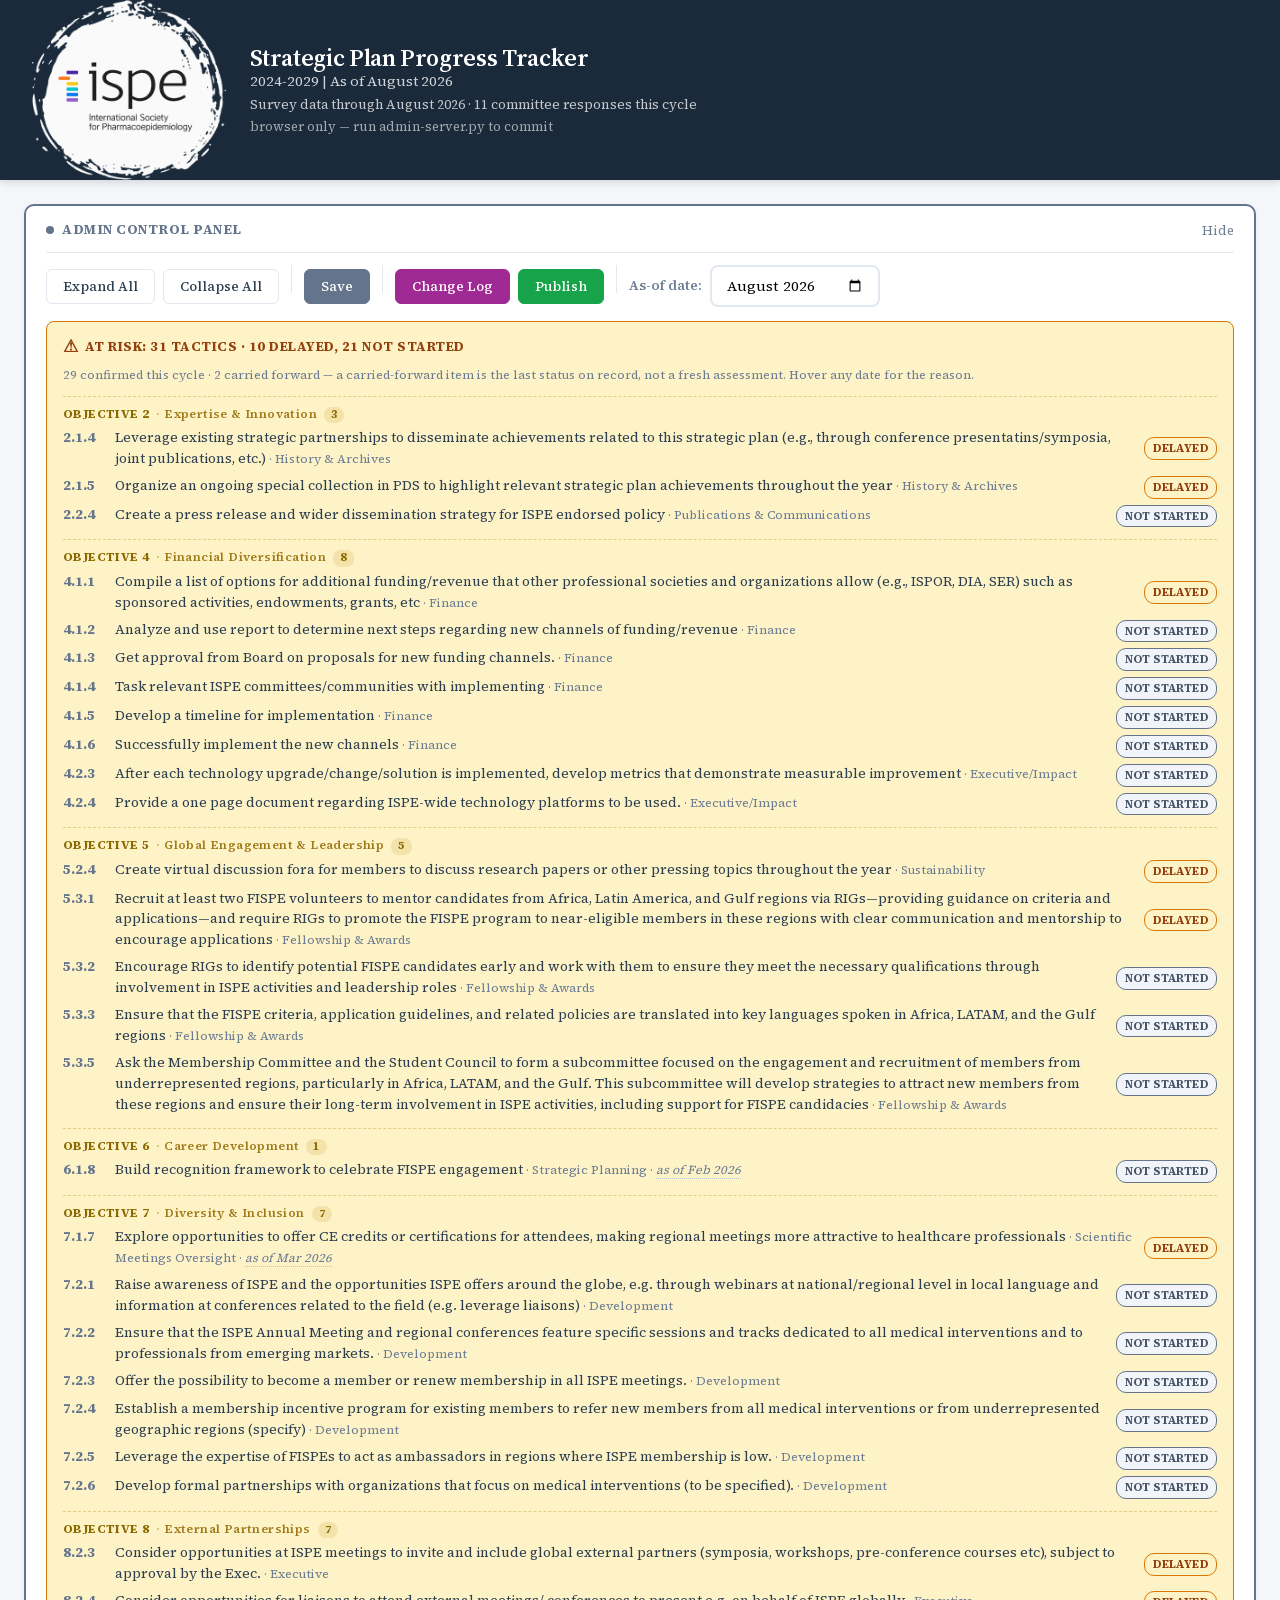
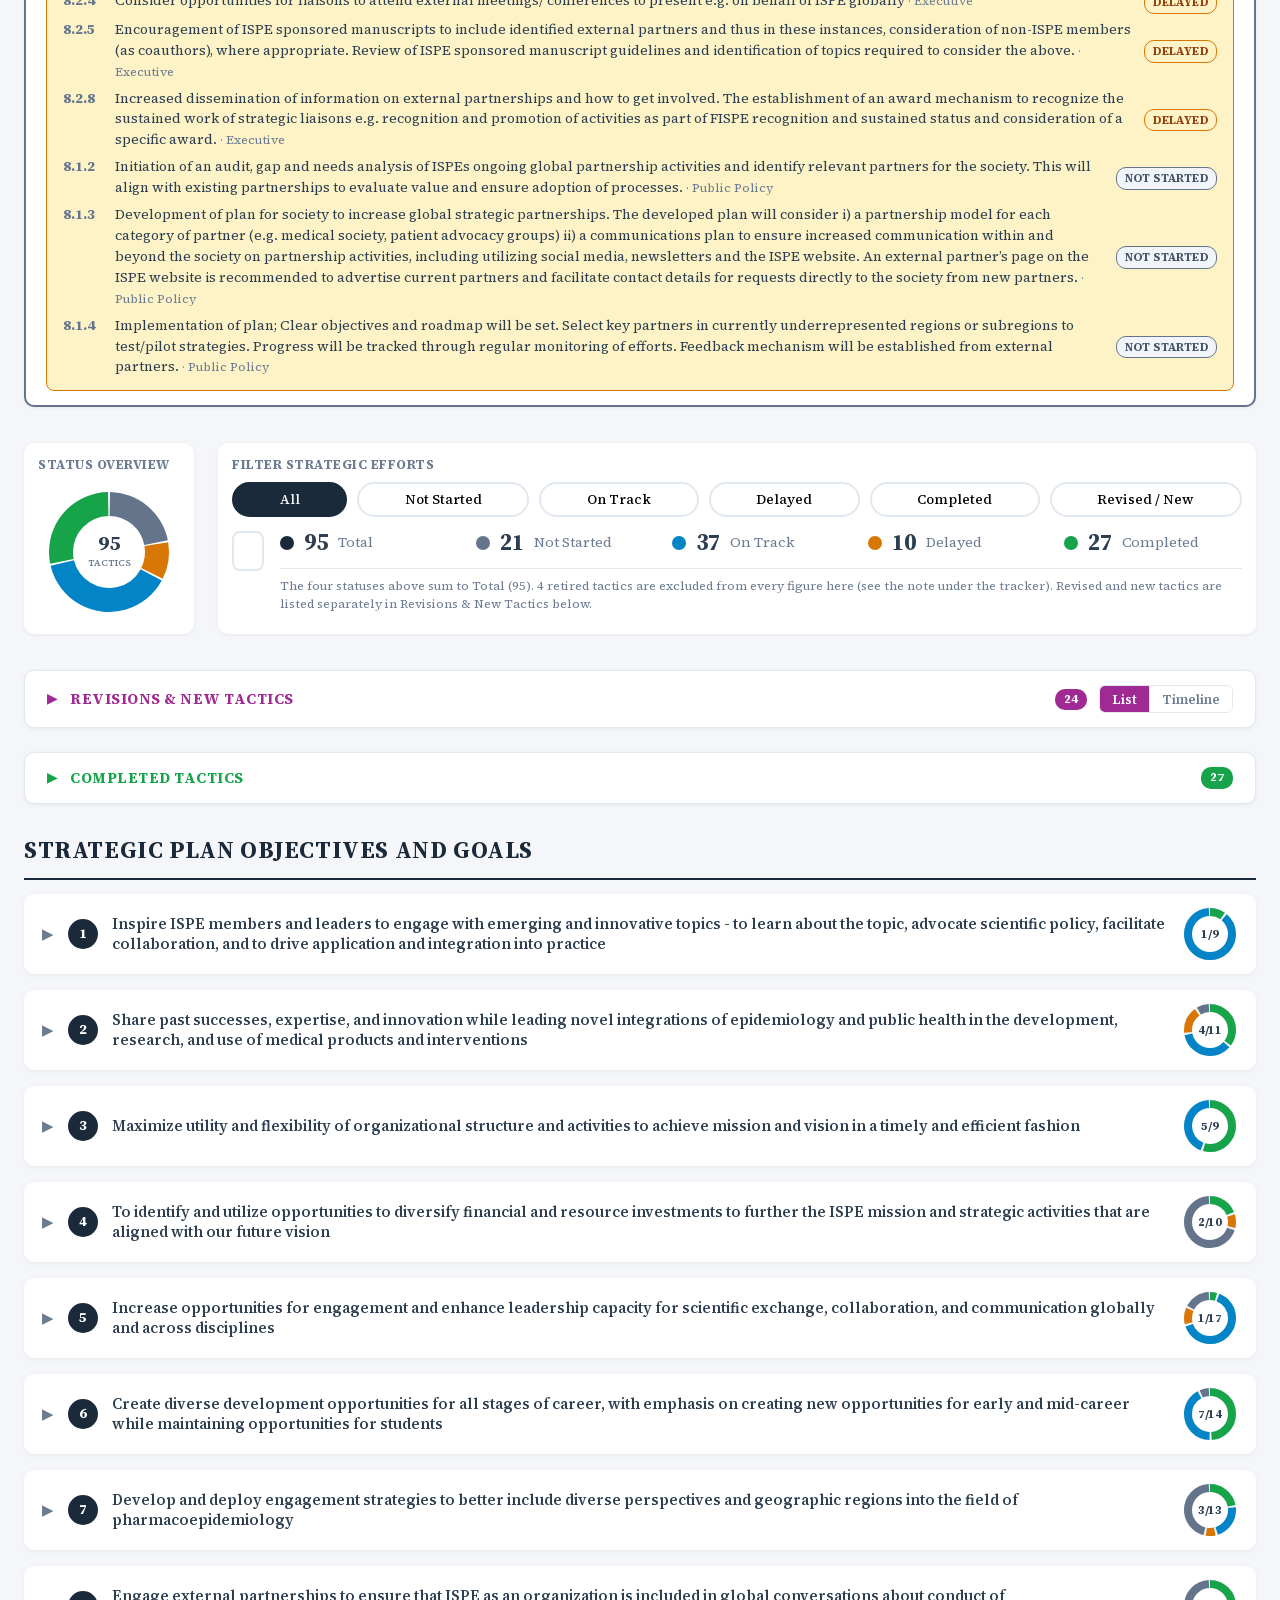
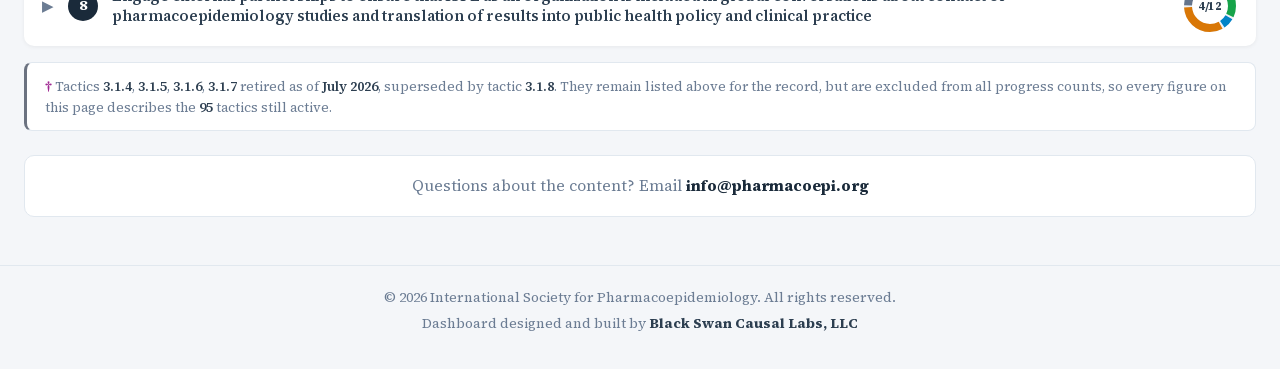
==== commit 8d4cb42e: "Reviewer feedback: say "tactics", and stop listing Revised / New as a status Two changes from Daniel" ====
--- a/admin.html
+++ b/admin.html
@@ -1398,40 +1398,20 @@
 function renderSummary() {
   const counts = getStatusCounts();
   const total = Object.values(counts).reduce((a,b) => a+b, 0);
-  // Count revised/new across the same filtered scope used by getStatusCounts.
-  //  1. "Revised / New" means revised OR new-in-plan. Two tactics (1.2.4,
-  //     1.2.5) carry both flags, so they are counted once, not twice.
-  //  2. Entries in `new_tactics` are free-text survey suggestions with NO
-  //     status field. They cannot belong to "Delayed" or "Completed", so they
-  //     must not be added when the view is narrowed to a single status.
-  let revisedCount = 0;
-  const statuslessCountable = !searchHits
-    && (currentFilter === 'all' || currentFilter === 'Revised');
-  data.objectives.forEach(o => o.goals.forEach(g => {
-    // Retired tactics are excluded here too, so every card describes the same
-    // active population. The Revisions section below still lists them, because
-    // being retired IS the revision being documented.
-    activeTactics(g).forEach(t => {
-      if ((t.is_revised || t.is_new_in_plan) && tacticVisible(t)) revisedCount++;
-    });
-    if (statuslessCountable) revisedCount += (g.new_tactics || []).length;
-  }));
   const stats = [
     { label: 'Total',       count: total,                              color: 'var(--header-bg)' },
     { label: 'Not Started', count: counts['Not Started'] || 0,         color: 'var(--not-started)' },
     { label: 'On Track',    count: counts['In Progress - On Track']||0, color: 'var(--on-track)' },
     { label: 'Delayed',     count: counts['In Progress - Delayed']||0,  color: 'var(--delayed)' },
     { label: 'Completed',   count: counts['Completed'] || 0,           color: 'var(--completed)' },
-    { label: 'Revised / New', count: revisedCount,                     color: 'var(--changed)', overlay: true },
   ];
   const retiredTotal = (data.objectives || []).reduce((n, o) =>
     n + o.goals.reduce((m, g) => m + (g.tactics || []).filter(isRetired).length, 0), 0);
   const note = `<div class="summary-note">`
-    + `<span class="sn-star">*</span> The four statuses above sum to Total (${total}). `
+    + `The four statuses above sum to Total (${total}). `
     + (retiredTotal ? `${retiredTotal} retired tactic${retiredTotal === 1 ? ' is' : 's are'} excluded from every figure here `
         + `(see the note under the tracker). ` : '')
-    + `Revised / New is a separate overlay tag: a revised tactic also carries one of those four statuses, `
-    + `and newly added tactics are counted here too, so it sits outside the total.</div>`;
+    + `Revised and new tactics are listed separately in Revisions &amp; New Tactics below.</div>`;
   document.getElementById('summaryRow').innerHTML = stats.map(s =>
     `<div class="stat${s.overlay ? ' overlay' : ''}"><span class="dot" style="background:${s.color}"></span><span class="num">${s.count}</span><span class="lbl">${s.label}${s.overlay ? '<span class="sn-star">*</span>' : ''}</span></div>`
   ).join('') + note;
@@ -1544,7 +1524,7 @@
   ctx.fillText(total, cx, cy - 7);
   ctx.font = '600 9px ' + CANVAS_FONT_STACK;
   ctx.fillStyle = '#6b7c93';
-  ctx.fillText('EFFORTS', cx, cy + 12);
+  ctx.fillText('TACTICS', cx, cy + 12);
 }
 
 function wireChartHover(canvas) {
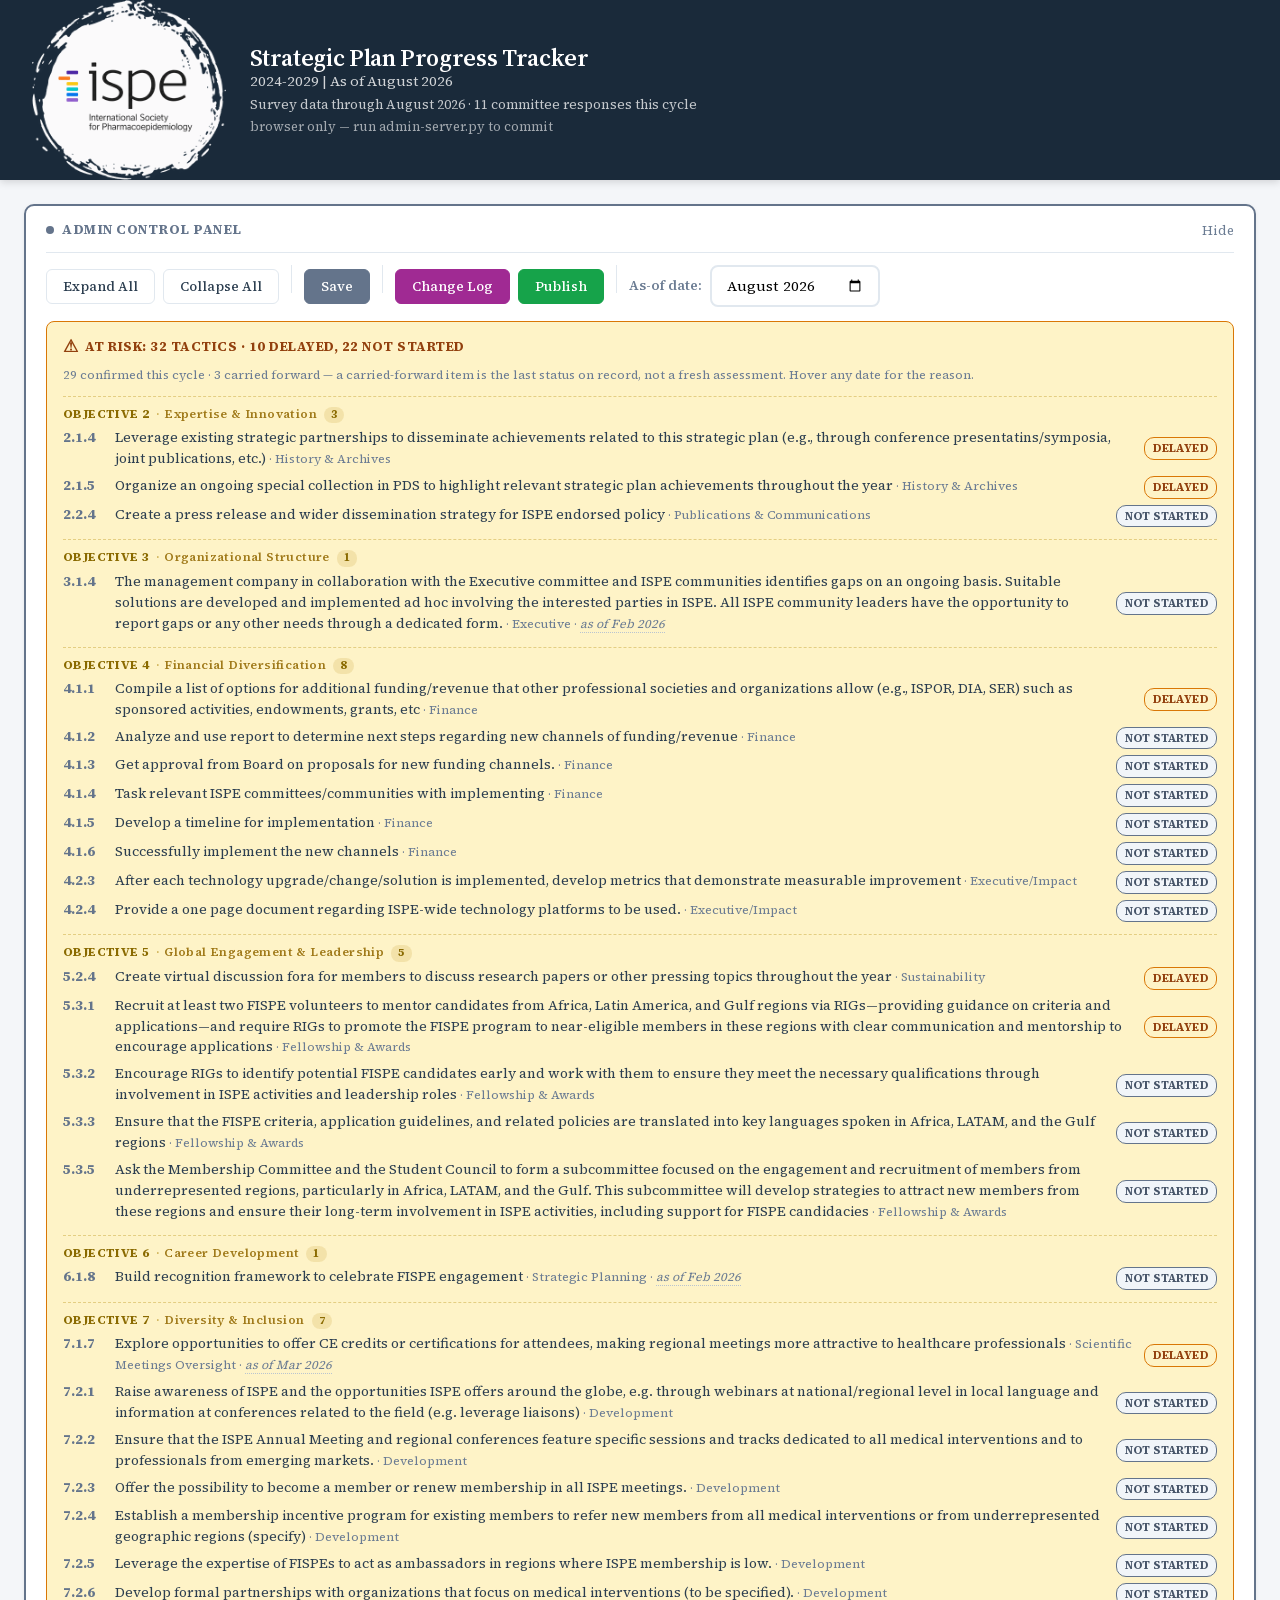
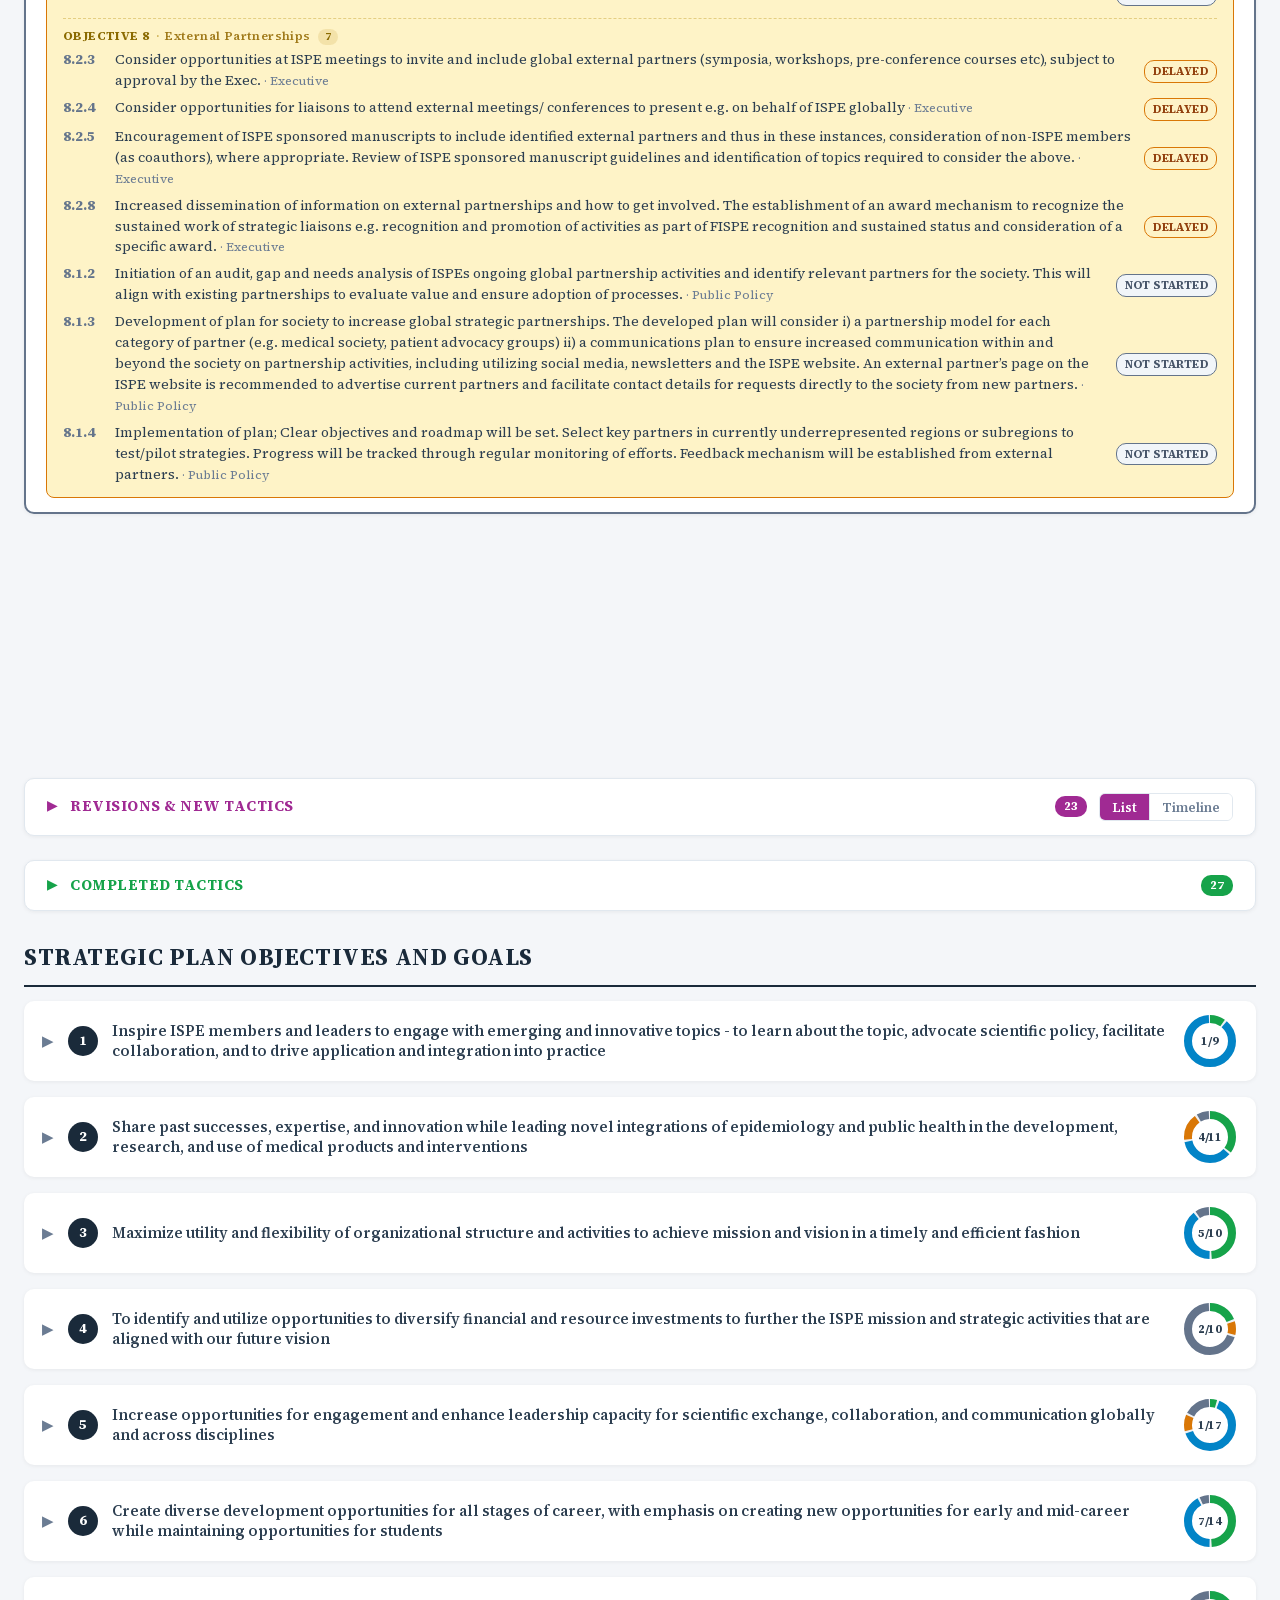
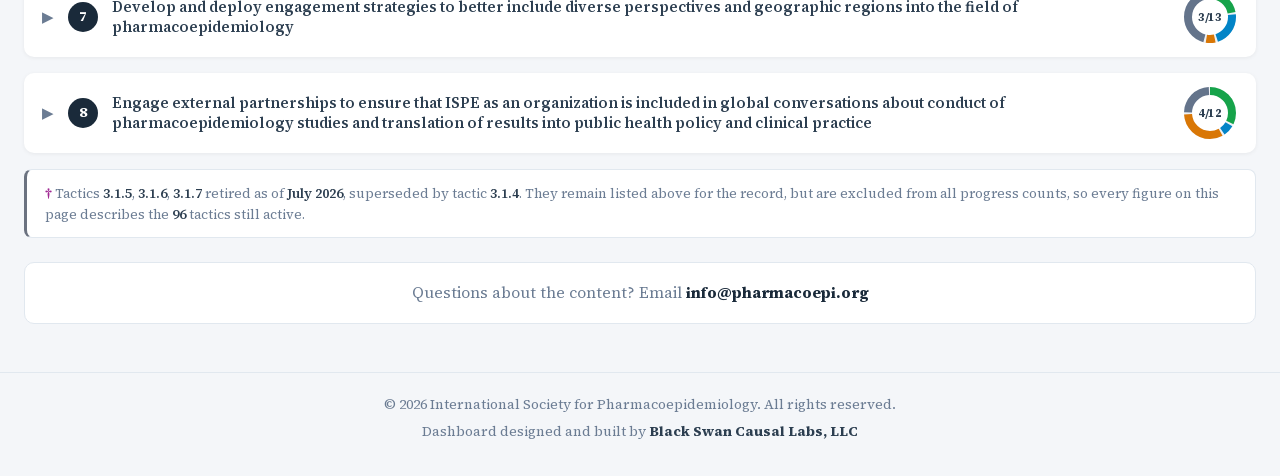
==== commit cd4b2f21: "Number the replacement tactic 3.1.4, revised in place ISPE settled the numbering: Daniela asked for " ====
--- a/admin.html
+++ b/admin.html
@@ -1041,7 +1041,7 @@
 // Loaded asynchronously from data.json (produced by csv_to_dashboard_json.py).
 // Inline fallback below preserves the prior plan structure if the fetch fails
 // (e.g. when the file is opened directly via file:// instead of a web server).
-const DEFAULT_DATA = {"metadata":{"title":"ISPE Strategic Plan Progress Tracker","subtitle":"Dashboard Progress of Strategic Plan Objectives","as_of_date":"February 2026","plan_date_range":"2024-2029","organization":"ISPE - International Society for Pharmacoepidemiology","progress_scale":"0-10"},"status_colors":{"Not Started":"#0f9ed4","In Progress - On Track":"#c6c611","In Progress - Delayed":"#ffbf00","Completed":"#15803d"},"changed_color":"#a02a93","objectives":[{"objective_number":1,"title":"Objective 1","description":"Inspire ISPE members and leaders to engage with emerging and innovative topics - to learn about the topic, advocate scientific policy, facilitate collaboration, and to drive application and integration into practice","goals":[{"goal_id":"1.1","description":"Goal 1.1: Throughout 2024-2029, continue transparent calls for leaders and members to engage in strategic efforts","responsible_committee":"Strategic Planning","progress_score":5,"progress_max":10,"tactics":[{"tactic_id":"1.1.1","description":"Engage ISPE communities and members to lead strategic efforts through a transparent solicitation to all members","status":"In Progress - On Track","notes":"","is_revised":false},{"tactic_id":"1.1.2","description":"Organize joint meetings among leaders of SIGs, RIGs, and other communities as appropriate to promote collaboration in leading strategic efforts","status":"In Progress - On Track","notes":"","is_revised":false},{"tactic_id":"1.1.3","description":"Create opportunities for leadership through a special call for mid-career members","status":"In Progress - On Track","notes":"","is_revised":false},{"tactic_id":"1.1.4","description":"Provide feedback to the ISPE communities and members on all ongoing strategic efforts and the lead groups involved","status":"In Progress - On Track","notes":"","is_revised":false}]},{"goal_id":"1.2","description":"Goal 1.2: Throughout 2025-2029, >50% of plenaries, symposia/workshops at each meeting, webinars, and engagements with collaborating organizations and at least two pre-conference courses per year are related to emerging and innovative topics and/or strategic efforts","responsible_committee":"Education","progress_score":5,"progress_max":10,"tactics":[{"tactic_id":"1.2.1","description":"Solicit a society-wide call for pre-conference course content related to an ISPE strategic effort.","status":"Completed","notes":"","is_revised":false},{"tactic_id":"1.2.2","description":"Develop a plan for plenaries, symposia, and workshops on topics related to strategic efforts at ISPE-sponsored meetings by designating a strategic effort topic within the annual solicitation for plenary topics and listing strategic effort topic(s) as a special area of interest in the call for symposia and workshops.","status":"In Progress - On Track","notes":"","is_revised":true},{"tactic_id":"1.2.3","description":"Leverage ISPE strategic liaisons to develop a webinar with a collaborating organization related to a strategic effort","status":"In Progress - On Track","notes":"","is_revised":false},{"tactic_id":"1.2.4","description":"Develop preconference program that includes courses related to strategic efforts","status":"In Progress - On Track","notes":"","is_revised":true,"is_new_in_plan":true},{"tactic_id":"1.2.5","description":"Solicit webinars related to strategic efforts","status":"In Progress - On Track","notes":"","is_revised":true,"is_new_in_plan":true}]}]},{"objective_number":2,"title":"Objective 2","description":"Share past successes, expertise, and innovation while leading novel integrations of epidemiology and public health in the development, research, and use of medical products and interventions","goals":[{"goal_id":"2.1","description":"Goal 2.1: By 2025, establish a communication plan which emphasizes publicizing achievements aligned with this strategic plan, internal and external to ISPE","responsible_committee":"History & Archives","progress_score":6,"progress_max":10,"tactics":[{"tactic_id":"2.1.1","description":"Reserve and use a designated space within the quarterly newsletter to ISPE members to communicate achievements related to the strategic plan","status":"Completed","notes":"","is_revised":false},{"tactic_id":"2.1.2","description":"Learn from the experience of the History and Archives Committee about how they have highlighted past achievements and how that can be used going forward for this plan","status":"In Progress - On Track","notes":"","is_revised":false},{"tactic_id":"2.1.3","description":"Provide annual updates to membership through presentations at the annual and regional ISPE meetings (via Presidential address or organized symposia). These presentations can highlight major achievements from the strategic plan","status":"In Progress - On Track","notes":"","is_revised":false},{"tactic_id":"2.1.4","description":"Leverage existing strategic partnerships to disseminate achievements related to this strategic plan (e.g., through conference presentatins/symposia, joint publications, etc.)","status":"In Progress - On Track","notes":"","is_revised":false},{"tactic_id":"2.1.5","description":"Organize an ongoing special collection in PDS to highlight relevant strategic plan achievements throughout the year","status":"In Progress - Delayed","notes":"","is_revised":false},{"tactic_id":"2.1.6","description":"Plan bi-annual LinkedIn spotlights related to achievements for the strategic plan","status":"In Progress - On Track","notes":"","is_revised":false}]},{"goal_id":"2.2","description":"Goal 2.2: By 2029, develop at least 5 position statements from ISPE showcasing expertise and innovation in pharmacoepidemiology","responsible_committee":"Publications & Communications","progress_score":5,"progress_max":10,"tactics":[{"tactic_id":"2.2.1","description":"Develop a subgroup within the ISPE Board that will lead and organize the identification, development, selection, direction, and dissemination of the ISPE position statement initiatives.","status":"In Progress - On Track","notes":"","is_revised":false},{"tactic_id":"2.2.2","description":"Establish an annual call for ISPE Position Statements (within the current ISPE Manuscript Initiative) where ISPE Working Groups could apply for funding that is in line with the strategic plan and relevant to external audiences.","status":"In Progress - On Track","notes":"","is_revised":false},{"tactic_id":"2.2.3","description":"Pursue ISPE endorsement and joint publication between PDS and another relevant journal to expand the reach of the position statements","status":"In Progress - On Track","notes":"","is_revised":false},{"tactic_id":"2.2.4","description":"Create a press release and wider dissemination strategy for ISPE endorsed policy","status":"Not Started","notes":"","is_revised":false},{"tactic_id":"2.2.5","description":"Host one ISPE webinar annually following the publication of ISPE position statements to enhance dissemination","status":"In Progress - On Track","notes":"","is_revised":false}]}]},{"objective_number":3,"title":"Objective 3","description":"Maximize utility and flexibility of organizational structure and activities to achieve mission and vision in a timely and efficient fashion","goals":[{"goal_id":"3.1","description":"Goal 3.1: By 2026, complete a review of the organization structure and activities of ISPE; by 2028, implement any needed modifications to enhance future opportunities to achieve mission and vision","responsible_committee":"Executive","progress_score":4,"progress_max":10,"tactics":[{"tactic_id":"3.1.1","description":"Onboard the new management company and identify major pain points","status":"Completed","notes":"","is_revised":false},{"tactic_id":"3.1.2","description":"Compile a list of ISPE activities noting (a) who is responsible for each activity; (b) timing of each activity; (c) assessment of whether the activity is optimally aligned with the responsible group.","status":"Completed","notes":"","is_revised":false},{"tactic_id":"3.1.3","description":"Develop a more detailed organizational chart, including communication pathways between groups","status":"In Progress - Delayed","notes":"","is_revised":false},{"tactic_id":"3.1.4","description":"Identify gaps (gaps and prioritization analysis), via survey that all community leaders will be invited to contribute; prioritize gaps based on finalized list of gaps.","status":"Not Started","notes":"","is_revised":true},{"tactic_id":"3.1.5","description":"Finalize list of recommended changes and develop outcome indicators for each change","status":"Not Started","notes":"","is_revised":false},{"tactic_id":"3.1.6","description":"Develop a timeline for implementation","status":"Not Started","notes":"","is_revised":false},{"tactic_id":"3.1.7","description":"Successfully implement the needed modifications of the organizational structure","status":"Not Started","notes":"","is_revised":false}]},{"goal_id":"3.2","description":"Goal 3.2: Revised: Implement onboarding for members and leaders to facilitate clear understanding of expectations, provide transparency and information flow, and encourage engagement aligned with ISPE mission, vision, and strategic plan","responsible_committee":"Strategic Planning","progress_score":6,"progress_max":10,"tactics":[{"tactic_id":"3.2.1","description":"Review current onboarding process (e.g., who receives onboarding, timeline during the year and who is responsible for each onboarding, location of onboarding materials)","status":"Completed","notes":"","is_revised":false},{"tactic_id":"3.2.2","description":"Develop central repository for editable onboarding materials for new leaders/strategic liaisons, board members, new members , and FISPEs and SISPEs , accessible throughout the year. Upload non-editable versions of onboarding materials on the ISPE website and in the ISPE meeting App to be accessible by all ISPE members","status":"In Progress - On Track","notes":"","is_revised":true},{"tactic_id":"3.2.3","description":"Identify gaps and potential areas of improvement (e.g., clarify what it means to be on the board, etc.) through review and via feedback from targeted surveys or online questionnaires to collect feedback from ISPE members who recently received onboarding.","status":"In Progress - On Track","notes":"","is_revised":true},{"tactic_id":"3.2.4","description":"Finalize/develop new onboarding material for FISPEs and SISPEs, also considering the feedback received from above surveys.","status":"In Progress - On Track","notes":"","is_revised":true},{"tactic_id":"3.2.5","description":"Develop updated slide decks, as needed, incorporating feedback and addressing identified gaps and areas of improvement on an annual basis","status":"In Progress - On Track","notes":"","is_revised":false},{"tactic_id":"3.2.6","description":"Consider whether it is appropriate for any of (or all) these activities to transition to the management company","status":"Completed","notes":"","is_revised":false}]}]},{"objective_number":4,"title":"Objective 4","description":"To identify and utilize opportunities to diversify financial and resource investments to further the ISPE mission and strategic activities that are aligned with our future vision","goals":[{"goal_id":"4.1","description":"Goal 4.1: By 2029, at least 40% of revenue generation is through channels not yet included in ISPE portfolio","responsible_committee":"Finance","progress_score":3,"progress_max":10,"tactics":[{"tactic_id":"4.1.1","description":"Compile a list of options for additional funding/revenue that other professional societies and organizations allow (e.g., ISPOR, DIA, SER) such as sponsored activities, endowments, grants, etc","status":"In Progress - Delayed","notes":"","is_revised":false},{"tactic_id":"4.1.2","description":"Analyze and use report to determine next steps regarding new channels of funding/revenue","status":"Not Started","notes":"","is_revised":false},{"tactic_id":"4.1.3","description":"Get approval from Board on proposals for new funding channels.","status":"Not Started","notes":"","is_revised":false},{"tactic_id":"4.1.4","description":"Task relevant ISPE committees/communities with implementing","status":"Not Started","notes":"","is_revised":false},{"tactic_id":"4.1.5","description":"Develop a timeline for implementation","status":"Not Started","notes":"","is_revised":false},{"tactic_id":"4.1.6","description":"Successfully implement the new channels","status":"Not Started","notes":"","is_revised":false}]},{"goal_id":"4.2","description":"Goal 4.2: By 2026, improve ISPE technology resources and practices to streamline communication and procedures","responsible_committee":"Executive/Impact","progress_score":4,"progress_max":10,"tactics":[{"tactic_id":"4.2.1","description":"Onboard the new management company and identify major pain points of technology","status":"Completed","notes":"","is_revised":false},{"tactic_id":"4.2.2","description":"Prioritize key technology challenges and develop proposals on the solutions to technology challenges that include proposed budgets. This includes exploring options to improve the online member platform (ISPE exchange) and/or transition to another platform with more capabilities.","status":"In Progress - Delayed","notes":"","is_revised":false},{"tactic_id":"4.2.3","description":"After each technology upgrade/change/solution is implemented, develop metrics that demonstrate measurable improvement","status":"Not Started","notes":"","is_revised":false},{"tactic_id":"4.2.4","description":"Provide a one page document regarding ISPE-wide technology platforms to be used.","status":"In Progress - On Track","notes":"","is_revised":false,"is_new_in_plan":true}]}]},{"objective_number":5,"title":"Objective 5","description":"Increase opportunities for engagement and enhance leadership capacity for scientific exchange, collaboration, and communication globally and across disciplines","goals":[{"goal_id":"5.1","description":"Goal 5.1: Revised Goal: Intentionally incorporate capacity-building within and across ISPE communities, and into all ISPE strategic activities","responsible_committee":"Global Development / Strategic Planning","progress_score":5,"progress_max":10,"tactics":[{"tactic_id":"5.1.1","description":"RIGs, SIGs, and Open Committees will include a breakdown of student and early career professional participation in annual reports","status":"In Progress - On Track","notes":"","is_revised":false},{"tactic_id":"5.1.2","description":"RIGs, SIGs, Committees, Councils will include a breakdown of early career professional participation in annual reports","status":"In Progress - On Track","notes":"","is_revised":false},{"tactic_id":"5.1.3","description":"Create an annual award to ISPE RiGs, SIGs, and Committees that demonstrated successful recruitment and member retention outlined in their annual report to the Board","status":"In Progress - On Track","notes":"","is_revised":false},{"tactic_id":"5.1.4","description":"RIGs, SIGs, Committees, Councils will report detailed updates on their efforts to attract and increase membership among ISPE members, with a focus on capacity-building","status":"In Progress - On Track","notes":"","is_revised":false},{"tactic_id":"5.1.5","description":"Encourage RIGs, SIGs, Committees, Councils to develop targeted outreach campaigns during ISPE's annual meeting to boost participation and recruit new members","status":"In Progress - On Track","notes":"","is_revised":false},{"tactic_id":"5.1.6","description":"Ensure capacity-building requirements are included in strategic effort guidelines and champion responsibilities.","status":"In Progress - On Track","notes":"","is_revised":false},{"tactic_id":"5.1.7","description":"Revise initiative funding proposal guidelines to include capacity- building elements.","status":"In Progress - On Track","notes":"","is_revised":false}]},{"goal_id":"5.2","description":"Goal 5.2: By 2026, establish virtual meeting engagement practices for conferences and ISPE community meetings","responsible_committee":"Sustainability","progress_score":6,"progress_max":10,"tactics":[{"tactic_id":"5.2.1","description":"The P&CC will revise their policies to promote active engagement on social media during ISPE events, e.g., paid ads for annual meeting.","status":"In Progress - On Track","notes":"","is_revised":false},{"tactic_id":"5.2.2","description":"Develop a hybrid component for the annual meeting, ensuring that both in-person and virtual attendees can fully participate in discussions, presentations, and networking opportunities","status":"In Progress - On Track","notes":"","is_revised":false},{"tactic_id":"5.2.3","description":"Create a subcommittee within Meetings Oversight Committee, specifically tasked with identifying and implementing strategies to boost engagement for virtual attendees. The subcommittee will experiment with various formats such as breakout sessions, networking lounges, and live chat rooms to keep virtual attendees engaged","status":"In Progress - On Track","notes":"","is_revised":false},{"tactic_id":"5.2.4","description":"Create virtual discussion fora for members to discuss research papers or other pressing topics throughout the year","status":"In Progress - Delayed","notes":"","is_revised":false},{"tactic_id":"5.2.5","description":"Require all communities to incorporate virtual components into their activities, allowing for distant live participation during ISPE meetings when the IT capacity exists at a reasonable cost and the expenses are affordable to ISPE (the potential negative financial consequence is acceptable to ISPE)","status":"In Progress - On Track","notes":"","is_revised":false}]},{"goal_id":"5.3","description":"Goal 5.3: By 2029, award at least 5 new FISPE to members from Africa, LATAM, and Gulf regions","responsible_committee":"Fellowship & Awards","progress_score":5,"progress_max":10,"tactics":[{"tactic_id":"5.3.1","description":"Recruit at least two FISPE volunteers to mentor candidates from Africa, Latin America, and Gulf regions via RIGs—providing guidance on criteria and applications—and require RIGs to promote the FISPE program to near-eligible members in these regions with clear communication and mentorship to encourage applications","status":"In Progress - Delayed","notes":"","is_revised":false},{"tactic_id":"5.3.2","description":"Encourage RIGs to identify potential FISPE candidates early and work with them to ensure they meet the necessary qualifications through involvement in ISPE activities and leadership roles","status":"In Progress - On Track","notes":"","is_revised":false},{"tactic_id":"5.3.3","description":"Ensure that the FISPE criteria, application guidelines, and related policies are translated into key languages spoken in Africa, LATAM, and the Gulf regions","status":"Not Started","notes":"","is_revised":false},{"tactic_id":"5.3.4","description":"Explore the possibility of customized or reduced fees for ISPE annual meetings and memberships for members from Low-Income and Lower-Middle Income Economies defined by World Bank. Create a discount option for membership when five or more new members from the same region join ISPE together","status":"Completed","notes":"","is_revised":false},{"tactic_id":"5.3.5","description":"Ask the Membership Committee and the Student Council to form a subcommittee focused on the engagement and recruitment of members from underrepresented regions, particularly in Africa, LATAM, and the Gulf. This subcommittee will develop strategies to attract new members from these regions and ensure their long-term involvement in ISPE activities, including support for FISPE candidacies","status":"Not Started","notes":"","is_revised":false}]}]},{"objective_number":6,"title":"Objective 6","description":"Create diverse development opportunities for all stages of career, with emphasis on creating new opportunities for early and mid-career while maintaining opportunities for students","goals":[{"goal_id":"6.1","description":"Goal 6.1: Revised Goal: Establish a FISPE pledge framework that encourages engagement and deepens commitment to advancing society's mission, vision, and values","responsible_committee":"Strategic Planning","progress_score":6,"progress_max":10,"tactics":[{"tactic_id":"6.1.1","description":"Generate an initial list of opportunities for FISPE engagement based on historical data and input from ISPE Community Leaders. The list should include specific details on time and level of commitment.","status":"Completed","notes":"","is_revised":true},{"tactic_id":"6.1.2","description":"Survey FISPEs to collect feedback on the proposed list (see Tactic 6.1.1) and finalize list of opportunities for engagement","status":"In Progress - On Track","notes":"","is_revised":false},{"tactic_id":"6.1.3","description":"Focus groups with FISPEs to gather more detailed feedback and plan for implementation.","status":"In Progress - On Track","notes":"","is_revised":true},{"tactic_id":"6.1.4","description":"Develop communication strategies to engage FISPEs- include plan, communication of expectations, and implementation of the pledge framework for FISPE engagement.","status":"In Progress - On Track","notes":"","is_revised":true},{"tactic_id":"6.1.5","description":"Update the opportunities pathway to include additional information for ISPE members, including FISPEs to become actively engaged","status":"In Progress - On Track","notes":"","is_revised":false},{"tactic_id":"6.1.6","description":"Create a standardized process for streamlined communication of need for FISPE engagement from ISPE communities","status":"Not Started","notes":"","is_revised":false,"is_new_in_plan":true},{"tactic_id":"6.1.7","description":"Evaluate the implementation of the FISPE engagement plan","status":"Not Started","notes":"","is_revised":true},{"tactic_id":"6.1.8","description":"Build recognition framework to celebrate FISPE engagement","status":"Not Started","notes":"","is_revised":false,"is_new_in_plan":true}]},{"goal_id":"6.2","description":"Goal 6.2: By 2025, identify opportunities for increasing engagement in ISPE by career stage","responsible_committee":"Membership","progress_score":8,"progress_max":10,"tactics":[{"tactic_id":"6.2.1","description":"Update the opportunities pathway to include additional information for all ISPE members to become actively engaged","status":"In Progress - On Track","notes":"","is_revised":false},{"tactic_id":"6.2.2","description":"Assess success of the initial (2024-2025) pilot peer mentoring program through a pre- and post-evaluation survey of participants","status":"Completed","notes":"","is_revised":false},{"tactic_id":"6.2.3","description":"Plan for full implementation of the peer mentoring program (2025-2026 and beyond) informed by the feedback received from earlier participants","status":"Completed","notes":"","is_revised":false},{"tactic_id":"6.2.4","description":"Provide opportunities for in-person networking during ISPE sponsored mtgs to increase engagement for early career, mid-career, and senior members of the Society (can be developed around existing programs: Mentor Match, Peer Mentoring, FISPE engagement)","status":"Completed","notes":"","is_revised":false},{"tactic_id":"6.2.5","description":"Capitalizing on the existing ISPE mentoring program: proposal for a new ISPE award for mentorship excellence","status":"Completed","notes":"","is_revised":false},{"tactic_id":"6.2.6","description":"Develop a formal leadership development program for emerging leaders, including workshops, webinars, and shadowing opportunities with current ISPE leaders, ensuring a sustainable pipeline of capable future leaders for ISPE committees (RIGs, SIGs, Committees, Councils","status":"In Progress - On Track","notes":"","is_revised":false}]}]},{"objective_number":7,"title":"Objective 7","description":"Develop and deploy engagement strategies to better include diverse perspectives and geographic regions into the field of pharmacoepidemiology","goals":[{"goal_id":"7.1","description":"Goal 7.1: By 2025, update strategy for ISPE meetings: (a) Modify Annual Meeting location parameters; (b) Designate funding and calendarization for regional meetings; (c) Designate track at Annual Meeting for regional interests","responsible_committee":"Scientific Meetings Oversight","progress_score":4,"progress_max":10,"tactics":[{"tactic_id":"7.1.1","description":"Propose a new ISPE annual meeting calendar, considering globalization","status":"Completed","notes":"","is_revised":false},{"tactic_id":"7.1.2","description":"Designate a track for regional interests at ISPE annual meeting","status":"In Progress - On Track","notes":"","is_revised":false},{"tactic_id":"7.1.3","description":"Initiate a formal process for submitting regional meeting proposals, including feedback to the submitters","status":"Completed","notes":"","is_revised":false},{"tactic_id":"7.1.4","description":"Collaborate with regional pharmaceutical societies, universities, and governmental health bodies to expand outreach and ensure local relevance","status":"Not Started","notes":"","is_revised":false},{"tactic_id":"7.1.5","description":"Enhance assessment at the end of each regional meeting to guarantee success and avoid greater financial loss and share information with Board/Exec. Propose a standardized evaluation framework to be used.","status":"Not Started","notes":"","is_revised":false},{"tactic_id":"7.1.6","description":"Compare ISPE's regional meetings with similar organizations (e.g., ISPOR, ISOP) to identify opportunities for improvement and Innovation with an annual cadence and feedback to the Board/Exec","status":"Not Started","notes":"","is_revised":false},{"tactic_id":"7.1.7","description":"Explore opportunities to offer CE credits or certifications for attendees, making regional meetings more attractive to healthcare professionals","status":"In Progress - Delayed","notes":"","is_revised":false}]},{"goal_id":"7.2","description":"Goal 7.2: By 2029, increase (a) Number of new members who do not have degree in epidemiology, (b) Number of members who study medical interventions/products other than medicines, and (c) Number of members outside of North America or Europe by at least 20% each","responsible_committee":"Development","progress_score":0,"progress_max":10,"tactics":[{"tactic_id":"7.2.1","description":"Raise awareness of ISPE and the opportunities ISPE offers around the globe, e.g. through webinars at national/regional level in local language and information at conferences related to the field (e.g. leverage liaisons)","status":"Not Started","notes":"","is_revised":false},{"tactic_id":"7.2.2","description":"Ensure that the ISPE Annual Meeting and regional conferences feature specific sessions and tracks dedicated to all medical interventions and to professionals from emerging markets.","status":"Not Started","notes":"","is_revised":false},{"tactic_id":"7.2.3","description":"Offer the possibility to become a member or renew membership in all ISPE meetings.","status":"Not Started","notes":"","is_revised":false},{"tactic_id":"7.2.4","description":"Establish a membership incentive program for existing members to refer new members from all medical interventions or from underrepresented geographic regions (specify)","status":"Not Started","notes":"","is_revised":false},{"tactic_id":"7.2.5","description":"Leverage the expertise of FISPEs to act as ambassadors in regions where ISPE membership is low.","status":"Not Started","notes":"","is_revised":false},{"tactic_id":"7.2.6","description":"Develop formal partnerships with organizations that focus on medical interventions (to be specified).","status":"Not Started","notes":"","is_revised":false}]}]},{"objective_number":8,"title":"Objective 8","description":"Engage external partnerships to ensure that ISPE as an organization is included in global conversations about conduct of pharmacoepidemiology studies and translation of results into public health policy and clinical practice","goals":[{"goal_id":"8.1","description":"Goal 8.1: Revised Goal: Develop and implement plan to increase advocacy globally that accounts for differing context and needs","responsible_committee":"Public Policy","progress_score":1,"progress_max":10,"tactics":[{"tactic_id":"8.1.1","description":"Establish a working group to develop and implement a plan to oversee engagement with strategic liaisons, increase advocacy and interactions with external partners globally. Working group will report to the Exec (in lieu of Board) and to Board twice per year (April & August).","status":"In Progress - On Track","notes":"","is_revised":false},{"tactic_id":"8.1.2","description":"Initiation of an audit, gap and needs analysis of ISPEs ongoing global partnership activities and identify relevant partners for the society. This will align with existing partnerships to evaluate value and ensure adoption of processes.","status":"Not Started","notes":"","is_revised":false},{"tactic_id":"8.1.3","description":"Development of plan for society to increase global strategic partnerships. The developed plan will consider i) a partnership model for each category of partner (e.g. medical society, patient advocacy groups) ii) a communications plan to ensure increased communication within and beyond the society on partnership activities, including utilizing social media, newsletters and the ISPE website. An external partner’s page on the ISPE website is recommended to advertise current partners and facilitate contact details for requests directly to the society from new partners.","status":"Not Started","notes":"","is_revised":false},{"tactic_id":"8.1.4","description":"Implementation of plan; Clear objectives and roadmap will be set. Select key partners in currently underrepresented regions or subregions to test/pilot strategies. Progress will be tracked through regular monitoring of efforts. Feedback mechanism will be established from external partners.","status":"Not Started","notes":"","is_revised":false}]},{"goal_id":"8.2","description":"Goal 8.2: Complete at least one activity each year (2025-2029) that is aligned with ISPE mission, vision, and strategic efforts in at least 90% of ongoing external partnerships","responsible_committee":"Executive","progress_score":5,"progress_max":10,"tactics":[{"tactic_id":"8.2.1","description":"A ‘Strategic Liaison pack’ with relevant materials and guidelines etc. (ISPE slide deck, rules on using logo’s, a social media cheat sheet etc.).","status":"Completed","notes":"","is_revised":false},{"tactic_id":"8.2.2","description":"Training provision. i) Provide training on advocacy, outreach and engaging with policy makers for strategic liaisons. ii) ii) Upskilling of the wider society on engagement and advocacy, providing training via webinars, workshops etc.","status":"In Progress - On Track","notes":"","is_revised":false},{"tactic_id":"8.2.3","description":"Consider opportunities at ISPE meetings to invite and include global external partners (symposia, workshops, pre-conference courses etc), subject to approval by the Exec.","status":"Not Started","notes":"","is_revised":false},{"tactic_id":"8.2.4","description":"Consider opportunities for liaisons to attend external meetings/ conferences to present e.g. on behalf of ISPE globally","status":"In Progress - On Track","notes":"","is_revised":false},{"tactic_id":"8.2.5","description":"Encouragement of ISPE sponsored manuscripts to include identified external partners and thus in these instances, consideration of non-ISPE members (as coauthors), where appropriate. Review of ISPE sponsored manuscript guidelines and identification of topics required to consider the above.","status":"Not Started","notes":"","is_revised":false},{"tactic_id":"8.2.6","description":"Identify a strategic liaison champion. This may be 2- 3 board members (with Exec sponsor) or other relevant champions e.g. FISPE","status":"Completed","notes":"","is_revised":false},{"tactic_id":"8.2.7","description":"Ensure appropriate reporting mechanisms in place for monitoring activities with liaisons and partners. Reporting will continue to the board (as per current guidelines) and to champion(s), and Exec. Champions will provide support & guidance to liaisons for integration of activities into ISPE’s mission & strategic efforts","status":"Completed","notes":"","is_revised":false},{"tactic_id":"8.2.8","description":"Increased dissemination of information on external partnerships and how to get involved. The establishment of an award mechanism to recognize the sustained work of strategic liaisons e.g. recognition and promotion of activities as part of FISPE recognition and sustained status and consideration of a specific award.","status":"In Progress - On Track","notes":"","is_revised":false}]}]}]};
+const DEFAULT_DATA = {"metadata":{"title":"ISPE Strategic Plan Progress Tracker","subtitle":"Dashboard Progress of Strategic Plan Objectives","as_of_date":"February 2026","plan_date_range":"2024-2029","organization":"ISPE - International Society for Pharmacoepidemiology","progress_scale":"0-10"},"status_colors":{"Not Started":"#0f9ed4","In Progress - On Track":"#c6c611","In Progress - Delayed":"#ffbf00","Completed":"#15803d"},"changed_color":"#a02a93","objectives":[{"objective_number":1,"title":"Objective 1","description":"Inspire ISPE members and leaders to engage with emerging and innovative topics - to learn about the topic, advocate scientific policy, facilitate collaboration, and to drive application and integration into practice","goals":[{"goal_id":"1.1","description":"Goal 1.1: Throughout 2024-2029, continue transparent calls for leaders and members to engage in strategic efforts","responsible_committee":"Strategic Planning","progress_score":5,"progress_max":10,"tactics":[{"tactic_id":"1.1.1","description":"Engage ISPE communities and members to lead strategic efforts through a transparent solicitation to all members","status":"In Progress - On Track","notes":"","is_revised":false},{"tactic_id":"1.1.2","description":"Organize joint meetings among leaders of SIGs, RIGs, and other communities as appropriate to promote collaboration in leading strategic efforts","status":"In Progress - On Track","notes":"","is_revised":false},{"tactic_id":"1.1.3","description":"Create opportunities for leadership through a special call for mid-career members","status":"In Progress - On Track","notes":"","is_revised":false},{"tactic_id":"1.1.4","description":"Provide feedback to the ISPE communities and members on all ongoing strategic efforts and the lead groups involved","status":"In Progress - On Track","notes":"","is_revised":false}]},{"goal_id":"1.2","description":"Goal 1.2: Throughout 2025-2029, >50% of plenaries, symposia/workshops at each meeting, webinars, and engagements with collaborating organizations and at least two pre-conference courses per year are related to emerging and innovative topics and/or strategic efforts","responsible_committee":"Education","progress_score":5,"progress_max":10,"tactics":[{"tactic_id":"1.2.1","description":"Solicit a society-wide call for pre-conference course content related to an ISPE strategic effort.","status":"Completed","notes":"","is_revised":false},{"tactic_id":"1.2.2","description":"Develop a plan for plenaries, symposia, and workshops on topics related to strategic efforts at ISPE-sponsored meetings by designating a strategic effort topic within the annual solicitation for plenary topics and listing strategic effort topic(s) as a special area of interest in the call for symposia and workshops.","status":"In Progress - On Track","notes":"","is_revised":true},{"tactic_id":"1.2.3","description":"Leverage ISPE strategic liaisons to develop a webinar with a collaborating organization related to a strategic effort","status":"In Progress - On Track","notes":"","is_revised":false},{"tactic_id":"1.2.4","description":"Develop preconference program that includes courses related to strategic efforts","status":"In Progress - On Track","notes":"","is_revised":true,"is_new_in_plan":true},{"tactic_id":"1.2.5","description":"Solicit webinars related to strategic efforts","status":"In Progress - On Track","notes":"","is_revised":true,"is_new_in_plan":true}]}]},{"objective_number":2,"title":"Objective 2","description":"Share past successes, expertise, and innovation while leading novel integrations of epidemiology and public health in the development, research, and use of medical products and interventions","goals":[{"goal_id":"2.1","description":"Goal 2.1: By 2025, establish a communication plan which emphasizes publicizing achievements aligned with this strategic plan, internal and external to ISPE","responsible_committee":"History & Archives","progress_score":6,"progress_max":10,"tactics":[{"tactic_id":"2.1.1","description":"Reserve and use a designated space within the quarterly newsletter to ISPE members to communicate achievements related to the strategic plan","status":"Completed","notes":"","is_revised":false},{"tactic_id":"2.1.2","description":"Learn from the experience of the History and Archives Committee about how they have highlighted past achievements and how that can be used going forward for this plan","status":"In Progress - On Track","notes":"","is_revised":false},{"tactic_id":"2.1.3","description":"Provide annual updates to membership through presentations at the annual and regional ISPE meetings (via Presidential address or organized symposia). These presentations can highlight major achievements from the strategic plan","status":"In Progress - On Track","notes":"","is_revised":false},{"tactic_id":"2.1.4","description":"Leverage existing strategic partnerships to disseminate achievements related to this strategic plan (e.g., through conference presentatins/symposia, joint publications, etc.)","status":"In Progress - On Track","notes":"","is_revised":false},{"tactic_id":"2.1.5","description":"Organize an ongoing special collection in PDS to highlight relevant strategic plan achievements throughout the year","status":"In Progress - Delayed","notes":"","is_revised":false},{"tactic_id":"2.1.6","description":"Plan bi-annual LinkedIn spotlights related to achievements for the strategic plan","status":"In Progress - On Track","notes":"","is_revised":false}]},{"goal_id":"2.2","description":"Goal 2.2: By 2029, develop at least 5 position statements from ISPE showcasing expertise and innovation in pharmacoepidemiology","responsible_committee":"Publications & Communications","progress_score":5,"progress_max":10,"tactics":[{"tactic_id":"2.2.1","description":"Develop a subgroup within the ISPE Board that will lead and organize the identification, development, selection, direction, and dissemination of the ISPE position statement initiatives.","status":"In Progress - On Track","notes":"","is_revised":false},{"tactic_id":"2.2.2","description":"Establish an annual call for ISPE Position Statements (within the current ISPE Manuscript Initiative) where ISPE Working Groups could apply for funding that is in line with the strategic plan and relevant to external audiences.","status":"In Progress - On Track","notes":"","is_revised":false},{"tactic_id":"2.2.3","description":"Pursue ISPE endorsement and joint publication between PDS and another relevant journal to expand the reach of the position statements","status":"In Progress - On Track","notes":"","is_revised":false},{"tactic_id":"2.2.4","description":"Create a press release and wider dissemination strategy for ISPE endorsed policy","status":"Not Started","notes":"","is_revised":false},{"tactic_id":"2.2.5","description":"Host one ISPE webinar annually following the publication of ISPE position statements to enhance dissemination","status":"In Progress - On Track","notes":"","is_revised":false}]}]},{"objective_number":3,"title":"Objective 3","description":"Maximize utility and flexibility of organizational structure and activities to achieve mission and vision in a timely and efficient fashion","goals":[{"goal_id":"3.1","description":"Goal 3.1: By 2026, complete a review of the organization structure and activities of ISPE; by 2028, implement any needed modifications to enhance future opportunities to achieve mission and vision","responsible_committee":"Executive","progress_score":4,"progress_max":10,"tactics":[{"tactic_id":"3.1.1","description":"Onboard the new management company and identify major pain points","status":"Completed","notes":"","is_revised":false},{"tactic_id":"3.1.2","description":"Compile a list of ISPE activities noting (a) who is responsible for each activity; (b) timing of each activity; (c) assessment of whether the activity is optimally aligned with the responsible group.","status":"Completed","notes":"","is_revised":false},{"tactic_id":"3.1.3","description":"Develop a more detailed organizational chart, including communication pathways between groups","status":"In Progress - Delayed","notes":"","is_revised":false},{"tactic_id":"3.1.4","description":"The management company in collaboration with the Executive committee and ISPE communities identifies gaps on an ongoing basis. Suitable solutions are developed and implemented ad hoc involving the interested parties in ISPE. All ISPE community leaders have the opportunity to report gaps or any other needs through a dedicated form.","status":"Not Started","notes":"","is_revised":true},{"tactic_id":"3.1.5","description":"Finalize list of recommended changes and develop outcome indicators for each change","status":"Not Started","notes":"","is_revised":false},{"tactic_id":"3.1.6","description":"Develop a timeline for implementation","status":"Not Started","notes":"","is_revised":false},{"tactic_id":"3.1.7","description":"Successfully implement the needed modifications of the organizational structure","status":"Not Started","notes":"","is_revised":false}]},{"goal_id":"3.2","description":"Goal 3.2: Revised: Implement onboarding for members and leaders to facilitate clear understanding of expectations, provide transparency and information flow, and encourage engagement aligned with ISPE mission, vision, and strategic plan","responsible_committee":"Strategic Planning","progress_score":6,"progress_max":10,"tactics":[{"tactic_id":"3.2.1","description":"Review current onboarding process (e.g., who receives onboarding, timeline during the year and who is responsible for each onboarding, location of onboarding materials)","status":"Completed","notes":"","is_revised":false},{"tactic_id":"3.2.2","description":"Develop central repository for editable onboarding materials for new leaders/strategic liaisons, board members, new members , and FISPEs and SISPEs , accessible throughout the year. Upload non-editable versions of onboarding materials on the ISPE website and in the ISPE meeting App to be accessible by all ISPE members","status":"In Progress - On Track","notes":"","is_revised":true},{"tactic_id":"3.2.3","description":"Identify gaps and potential areas of improvement (e.g., clarify what it means to be on the board, etc.) through review and via feedback from targeted surveys or online questionnaires to collect feedback from ISPE members who recently received onboarding.","status":"In Progress - On Track","notes":"","is_revised":true},{"tactic_id":"3.2.4","description":"Finalize/develop new onboarding material for FISPEs and SISPEs, also considering the feedback received from above surveys.","status":"In Progress - On Track","notes":"","is_revised":true},{"tactic_id":"3.2.5","description":"Develop updated slide decks, as needed, incorporating feedback and addressing identified gaps and areas of improvement on an annual basis","status":"In Progress - On Track","notes":"","is_revised":false},{"tactic_id":"3.2.6","description":"Consider whether it is appropriate for any of (or all) these activities to transition to the management company","status":"Completed","notes":"","is_revised":false}]}]},{"objective_number":4,"title":"Objective 4","description":"To identify and utilize opportunities to diversify financial and resource investments to further the ISPE mission and strategic activities that are aligned with our future vision","goals":[{"goal_id":"4.1","description":"Goal 4.1: By 2029, at least 40% of revenue generation is through channels not yet included in ISPE portfolio","responsible_committee":"Finance","progress_score":3,"progress_max":10,"tactics":[{"tactic_id":"4.1.1","description":"Compile a list of options for additional funding/revenue that other professional societies and organizations allow (e.g., ISPOR, DIA, SER) such as sponsored activities, endowments, grants, etc","status":"In Progress - Delayed","notes":"","is_revised":false},{"tactic_id":"4.1.2","description":"Analyze and use report to determine next steps regarding new channels of funding/revenue","status":"Not Started","notes":"","is_revised":false},{"tactic_id":"4.1.3","description":"Get approval from Board on proposals for new funding channels.","status":"Not Started","notes":"","is_revised":false},{"tactic_id":"4.1.4","description":"Task relevant ISPE committees/communities with implementing","status":"Not Started","notes":"","is_revised":false},{"tactic_id":"4.1.5","description":"Develop a timeline for implementation","status":"Not Started","notes":"","is_revised":false},{"tactic_id":"4.1.6","description":"Successfully implement the new channels","status":"Not Started","notes":"","is_revised":false}]},{"goal_id":"4.2","description":"Goal 4.2: By 2026, improve ISPE technology resources and practices to streamline communication and procedures","responsible_committee":"Executive/Impact","progress_score":4,"progress_max":10,"tactics":[{"tactic_id":"4.2.1","description":"Onboard the new management company and identify major pain points of technology","status":"Completed","notes":"","is_revised":false},{"tactic_id":"4.2.2","description":"Prioritize key technology challenges and develop proposals on the solutions to technology challenges that include proposed budgets. This includes exploring options to improve the online member platform (ISPE exchange) and/or transition to another platform with more capabilities.","status":"In Progress - Delayed","notes":"","is_revised":false},{"tactic_id":"4.2.3","description":"After each technology upgrade/change/solution is implemented, develop metrics that demonstrate measurable improvement","status":"Not Started","notes":"","is_revised":false},{"tactic_id":"4.2.4","description":"Provide a one page document regarding ISPE-wide technology platforms to be used.","status":"In Progress - On Track","notes":"","is_revised":false,"is_new_in_plan":true}]}]},{"objective_number":5,"title":"Objective 5","description":"Increase opportunities for engagement and enhance leadership capacity for scientific exchange, collaboration, and communication globally and across disciplines","goals":[{"goal_id":"5.1","description":"Goal 5.1: Revised Goal: Intentionally incorporate capacity-building within and across ISPE communities, and into all ISPE strategic activities","responsible_committee":"Global Development / Strategic Planning","progress_score":5,"progress_max":10,"tactics":[{"tactic_id":"5.1.1","description":"RIGs, SIGs, and Open Committees will include a breakdown of student and early career professional participation in annual reports","status":"In Progress - On Track","notes":"","is_revised":false},{"tactic_id":"5.1.2","description":"RIGs, SIGs, Committees, Councils will include a breakdown of early career professional participation in annual reports","status":"In Progress - On Track","notes":"","is_revised":false},{"tactic_id":"5.1.3","description":"Create an annual award to ISPE RiGs, SIGs, and Committees that demonstrated successful recruitment and member retention outlined in their annual report to the Board","status":"In Progress - On Track","notes":"","is_revised":false},{"tactic_id":"5.1.4","description":"RIGs, SIGs, Committees, Councils will report detailed updates on their efforts to attract and increase membership among ISPE members, with a focus on capacity-building","status":"In Progress - On Track","notes":"","is_revised":false},{"tactic_id":"5.1.5","description":"Encourage RIGs, SIGs, Committees, Councils to develop targeted outreach campaigns during ISPE's annual meeting to boost participation and recruit new members","status":"In Progress - On Track","notes":"","is_revised":false},{"tactic_id":"5.1.6","description":"Ensure capacity-building requirements are included in strategic effort guidelines and champion responsibilities.","status":"In Progress - On Track","notes":"","is_revised":false},{"tactic_id":"5.1.7","description":"Revise initiative funding proposal guidelines to include capacity- building elements.","status":"In Progress - On Track","notes":"","is_revised":false}]},{"goal_id":"5.2","description":"Goal 5.2: By 2026, establish virtual meeting engagement practices for conferences and ISPE community meetings","responsible_committee":"Sustainability","progress_score":6,"progress_max":10,"tactics":[{"tactic_id":"5.2.1","description":"The P&CC will revise their policies to promote active engagement on social media during ISPE events, e.g., paid ads for annual meeting.","status":"In Progress - On Track","notes":"","is_revised":false},{"tactic_id":"5.2.2","description":"Develop a hybrid component for the annual meeting, ensuring that both in-person and virtual attendees can fully participate in discussions, presentations, and networking opportunities","status":"In Progress - On Track","notes":"","is_revised":false},{"tactic_id":"5.2.3","description":"Create a subcommittee within Meetings Oversight Committee, specifically tasked with identifying and implementing strategies to boost engagement for virtual attendees. The subcommittee will experiment with various formats such as breakout sessions, networking lounges, and live chat rooms to keep virtual attendees engaged","status":"In Progress - On Track","notes":"","is_revised":false},{"tactic_id":"5.2.4","description":"Create virtual discussion fora for members to discuss research papers or other pressing topics throughout the year","status":"In Progress - Delayed","notes":"","is_revised":false},{"tactic_id":"5.2.5","description":"Require all communities to incorporate virtual components into their activities, allowing for distant live participation during ISPE meetings when the IT capacity exists at a reasonable cost and the expenses are affordable to ISPE (the potential negative financial consequence is acceptable to ISPE)","status":"In Progress - On Track","notes":"","is_revised":false}]},{"goal_id":"5.3","description":"Goal 5.3: By 2029, award at least 5 new FISPE to members from Africa, LATAM, and Gulf regions","responsible_committee":"Fellowship & Awards","progress_score":5,"progress_max":10,"tactics":[{"tactic_id":"5.3.1","description":"Recruit at least two FISPE volunteers to mentor candidates from Africa, Latin America, and Gulf regions via RIGs—providing guidance on criteria and applications—and require RIGs to promote the FISPE program to near-eligible members in these regions with clear communication and mentorship to encourage applications","status":"In Progress - Delayed","notes":"","is_revised":false},{"tactic_id":"5.3.2","description":"Encourage RIGs to identify potential FISPE candidates early and work with them to ensure they meet the necessary qualifications through involvement in ISPE activities and leadership roles","status":"In Progress - On Track","notes":"","is_revised":false},{"tactic_id":"5.3.3","description":"Ensure that the FISPE criteria, application guidelines, and related policies are translated into key languages spoken in Africa, LATAM, and the Gulf regions","status":"Not Started","notes":"","is_revised":false},{"tactic_id":"5.3.4","description":"Explore the possibility of customized or reduced fees for ISPE annual meetings and memberships for members from Low-Income and Lower-Middle Income Economies defined by World Bank. Create a discount option for membership when five or more new members from the same region join ISPE together","status":"Completed","notes":"","is_revised":false},{"tactic_id":"5.3.5","description":"Ask the Membership Committee and the Student Council to form a subcommittee focused on the engagement and recruitment of members from underrepresented regions, particularly in Africa, LATAM, and the Gulf. This subcommittee will develop strategies to attract new members from these regions and ensure their long-term involvement in ISPE activities, including support for FISPE candidacies","status":"Not Started","notes":"","is_revised":false}]}]},{"objective_number":6,"title":"Objective 6","description":"Create diverse development opportunities for all stages of career, with emphasis on creating new opportunities for early and mid-career while maintaining opportunities for students","goals":[{"goal_id":"6.1","description":"Goal 6.1: Revised Goal: Establish a FISPE pledge framework that encourages engagement and deepens commitment to advancing society's mission, vision, and values","responsible_committee":"Strategic Planning","progress_score":6,"progress_max":10,"tactics":[{"tactic_id":"6.1.1","description":"Generate an initial list of opportunities for FISPE engagement based on historical data and input from ISPE Community Leaders. The list should include specific details on time and level of commitment.","status":"Completed","notes":"","is_revised":true},{"tactic_id":"6.1.2","description":"Survey FISPEs to collect feedback on the proposed list (see Tactic 6.1.1) and finalize list of opportunities for engagement","status":"In Progress - On Track","notes":"","is_revised":false},{"tactic_id":"6.1.3","description":"Focus groups with FISPEs to gather more detailed feedback and plan for implementation.","status":"In Progress - On Track","notes":"","is_revised":true},{"tactic_id":"6.1.4","description":"Develop communication strategies to engage FISPEs- include plan, communication of expectations, and implementation of the pledge framework for FISPE engagement.","status":"In Progress - On Track","notes":"","is_revised":true},{"tactic_id":"6.1.5","description":"Update the opportunities pathway to include additional information for ISPE members, including FISPEs to become actively engaged","status":"In Progress - On Track","notes":"","is_revised":false},{"tactic_id":"6.1.6","description":"Create a standardized process for streamlined communication of need for FISPE engagement from ISPE communities","status":"Not Started","notes":"","is_revised":false,"is_new_in_plan":true},{"tactic_id":"6.1.7","description":"Evaluate the implementation of the FISPE engagement plan","status":"Not Started","notes":"","is_revised":true},{"tactic_id":"6.1.8","description":"Build recognition framework to celebrate FISPE engagement","status":"Not Started","notes":"","is_revised":false,"is_new_in_plan":true}]},{"goal_id":"6.2","description":"Goal 6.2: By 2025, identify opportunities for increasing engagement in ISPE by career stage","responsible_committee":"Membership","progress_score":8,"progress_max":10,"tactics":[{"tactic_id":"6.2.1","description":"Update the opportunities pathway to include additional information for all ISPE members to become actively engaged","status":"In Progress - On Track","notes":"","is_revised":false},{"tactic_id":"6.2.2","description":"Assess success of the initial (2024-2025) pilot peer mentoring program through a pre- and post-evaluation survey of participants","status":"Completed","notes":"","is_revised":false},{"tactic_id":"6.2.3","description":"Plan for full implementation of the peer mentoring program (2025-2026 and beyond) informed by the feedback received from earlier participants","status":"Completed","notes":"","is_revised":false},{"tactic_id":"6.2.4","description":"Provide opportunities for in-person networking during ISPE sponsored mtgs to increase engagement for early career, mid-career, and senior members of the Society (can be developed around existing programs: Mentor Match, Peer Mentoring, FISPE engagement)","status":"Completed","notes":"","is_revised":false},{"tactic_id":"6.2.5","description":"Capitalizing on the existing ISPE mentoring program: proposal for a new ISPE award for mentorship excellence","status":"Completed","notes":"","is_revised":false},{"tactic_id":"6.2.6","description":"Develop a formal leadership development program for emerging leaders, including workshops, webinars, and shadowing opportunities with current ISPE leaders, ensuring a sustainable pipeline of capable future leaders for ISPE committees (RIGs, SIGs, Committees, Councils","status":"In Progress - On Track","notes":"","is_revised":false}]}]},{"objective_number":7,"title":"Objective 7","description":"Develop and deploy engagement strategies to better include diverse perspectives and geographic regions into the field of pharmacoepidemiology","goals":[{"goal_id":"7.1","description":"Goal 7.1: By 2025, update strategy for ISPE meetings: (a) Modify Annual Meeting location parameters; (b) Designate funding and calendarization for regional meetings; (c) Designate track at Annual Meeting for regional interests","responsible_committee":"Scientific Meetings Oversight","progress_score":4,"progress_max":10,"tactics":[{"tactic_id":"7.1.1","description":"Propose a new ISPE annual meeting calendar, considering globalization","status":"Completed","notes":"","is_revised":false},{"tactic_id":"7.1.2","description":"Designate a track for regional interests at ISPE annual meeting","status":"In Progress - On Track","notes":"","is_revised":false},{"tactic_id":"7.1.3","description":"Initiate a formal process for submitting regional meeting proposals, including feedback to the submitters","status":"Completed","notes":"","is_revised":false},{"tactic_id":"7.1.4","description":"Collaborate with regional pharmaceutical societies, universities, and governmental health bodies to expand outreach and ensure local relevance","status":"Not Started","notes":"","is_revised":false},{"tactic_id":"7.1.5","description":"Enhance assessment at the end of each regional meeting to guarantee success and avoid greater financial loss and share information with Board/Exec. Propose a standardized evaluation framework to be used.","status":"Not Started","notes":"","is_revised":false},{"tactic_id":"7.1.6","description":"Compare ISPE's regional meetings with similar organizations (e.g., ISPOR, ISOP) to identify opportunities for improvement and Innovation with an annual cadence and feedback to the Board/Exec","status":"Not Started","notes":"","is_revised":false},{"tactic_id":"7.1.7","description":"Explore opportunities to offer CE credits or certifications for attendees, making regional meetings more attractive to healthcare professionals","status":"In Progress - Delayed","notes":"","is_revised":false}]},{"goal_id":"7.2","description":"Goal 7.2: By 2029, increase (a) Number of new members who do not have degree in epidemiology, (b) Number of members who study medical interventions/products other than medicines, and (c) Number of members outside of North America or Europe by at least 20% each","responsible_committee":"Development","progress_score":0,"progress_max":10,"tactics":[{"tactic_id":"7.2.1","description":"Raise awareness of ISPE and the opportunities ISPE offers around the globe, e.g. through webinars at national/regional level in local language and information at conferences related to the field (e.g. leverage liaisons)","status":"Not Started","notes":"","is_revised":false},{"tactic_id":"7.2.2","description":"Ensure that the ISPE Annual Meeting and regional conferences feature specific sessions and tracks dedicated to all medical interventions and to professionals from emerging markets.","status":"Not Started","notes":"","is_revised":false},{"tactic_id":"7.2.3","description":"Offer the possibility to become a member or renew membership in all ISPE meetings.","status":"Not Started","notes":"","is_revised":false},{"tactic_id":"7.2.4","description":"Establish a membership incentive program for existing members to refer new members from all medical interventions or from underrepresented geographic regions (specify)","status":"Not Started","notes":"","is_revised":false},{"tactic_id":"7.2.5","description":"Leverage the expertise of FISPEs to act as ambassadors in regions where ISPE membership is low.","status":"Not Started","notes":"","is_revised":false},{"tactic_id":"7.2.6","description":"Develop formal partnerships with organizations that focus on medical interventions (to be specified).","status":"Not Started","notes":"","is_revised":false}]}]},{"objective_number":8,"title":"Objective 8","description":"Engage external partnerships to ensure that ISPE as an organization is included in global conversations about conduct of pharmacoepidemiology studies and translation of results into public health policy and clinical practice","goals":[{"goal_id":"8.1","description":"Goal 8.1: Revised Goal: Develop and implement plan to increase advocacy globally that accounts for differing context and needs","responsible_committee":"Public Policy","progress_score":1,"progress_max":10,"tactics":[{"tactic_id":"8.1.1","description":"Establish a working group to develop and implement a plan to oversee engagement with strategic liaisons, increase advocacy and interactions with external partners globally. Working group will report to the Exec (in lieu of Board) and to Board twice per year (April & August).","status":"In Progress - On Track","notes":"","is_revised":false},{"tactic_id":"8.1.2","description":"Initiation of an audit, gap and needs analysis of ISPEs ongoing global partnership activities and identify relevant partners for the society. This will align with existing partnerships to evaluate value and ensure adoption of processes.","status":"Not Started","notes":"","is_revised":false},{"tactic_id":"8.1.3","description":"Development of plan for society to increase global strategic partnerships. The developed plan will consider i) a partnership model for each category of partner (e.g. medical society, patient advocacy groups) ii) a communications plan to ensure increased communication within and beyond the society on partnership activities, including utilizing social media, newsletters and the ISPE website. An external partner’s page on the ISPE website is recommended to advertise current partners and facilitate contact details for requests directly to the society from new partners.","status":"Not Started","notes":"","is_revised":false},{"tactic_id":"8.1.4","description":"Implementation of plan; Clear objectives and roadmap will be set. Select key partners in currently underrepresented regions or subregions to test/pilot strategies. Progress will be tracked through regular monitoring of efforts. Feedback mechanism will be established from external partners.","status":"Not Started","notes":"","is_revised":false}]},{"goal_id":"8.2","description":"Goal 8.2: Complete at least one activity each year (2025-2029) that is aligned with ISPE mission, vision, and strategic efforts in at least 90% of ongoing external partnerships","responsible_committee":"Executive","progress_score":5,"progress_max":10,"tactics":[{"tactic_id":"8.2.1","description":"A ‘Strategic Liaison pack’ with relevant materials and guidelines etc. (ISPE slide deck, rules on using logo’s, a social media cheat sheet etc.).","status":"Completed","notes":"","is_revised":false},{"tactic_id":"8.2.2","description":"Training provision. i) Provide training on advocacy, outreach and engaging with policy makers for strategic liaisons. ii) ii) Upskilling of the wider society on engagement and advocacy, providing training via webinars, workshops etc.","status":"In Progress - On Track","notes":"","is_revised":false},{"tactic_id":"8.2.3","description":"Consider opportunities at ISPE meetings to invite and include global external partners (symposia, workshops, pre-conference courses etc), subject to approval by the Exec.","status":"Not Started","notes":"","is_revised":false},{"tactic_id":"8.2.4","description":"Consider opportunities for liaisons to attend external meetings/ conferences to present e.g. on behalf of ISPE globally","status":"In Progress - On Track","notes":"","is_revised":false},{"tactic_id":"8.2.5","description":"Encouragement of ISPE sponsored manuscripts to include identified external partners and thus in these instances, consideration of non-ISPE members (as coauthors), where appropriate. Review of ISPE sponsored manuscript guidelines and identification of topics required to consider the above.","status":"Not Started","notes":"","is_revised":false},{"tactic_id":"8.2.6","description":"Identify a strategic liaison champion. This may be 2- 3 board members (with Exec sponsor) or other relevant champions e.g. FISPE","status":"Completed","notes":"","is_revised":false},{"tactic_id":"8.2.7","description":"Ensure appropriate reporting mechanisms in place for monitoring activities with liaisons and partners. Reporting will continue to the board (as per current guidelines) and to champion(s), and Exec. Champions will provide support & guidance to liaisons for integration of activities into ISPE’s mission & strategic efforts","status":"Completed","notes":"","is_revised":false},{"tactic_id":"8.2.8","description":"Increased dissemination of information on external partnerships and how to get involved. The establishment of an award mechanism to recognize the sustained work of strategic liaisons e.g. recognition and promotion of activities as part of FISPE recognition and sustained status and consideration of a specific award.","status":"In Progress - On Track","notes":"","is_revised":false}]}]}]};
 
 let data = JSON.parse(JSON.stringify(DEFAULT_DATA));
 let currentFilter = 'all';
@@ -1897,7 +1897,7 @@
 // The stored progress_score / progress_max fields are deliberately unused.
 function computeGoalProgress(goal) {
   // Retired tactics leave both the numerator and the denominator: goal 3.1
-  // reads 2/3, not 2/7, once 3.1.4-3.1.7 are superseded by 3.1.8.
+  // reads 3/4, not 3/7, once 3.1.5-3.1.7 are superseded by the revised 3.1.4.
   const active = activeTactics(goal);
   if (active.length === 0) return { score: 0, max: 0, pct: 0 };
   const completed = active.filter(t => t.status === 'Completed').length;
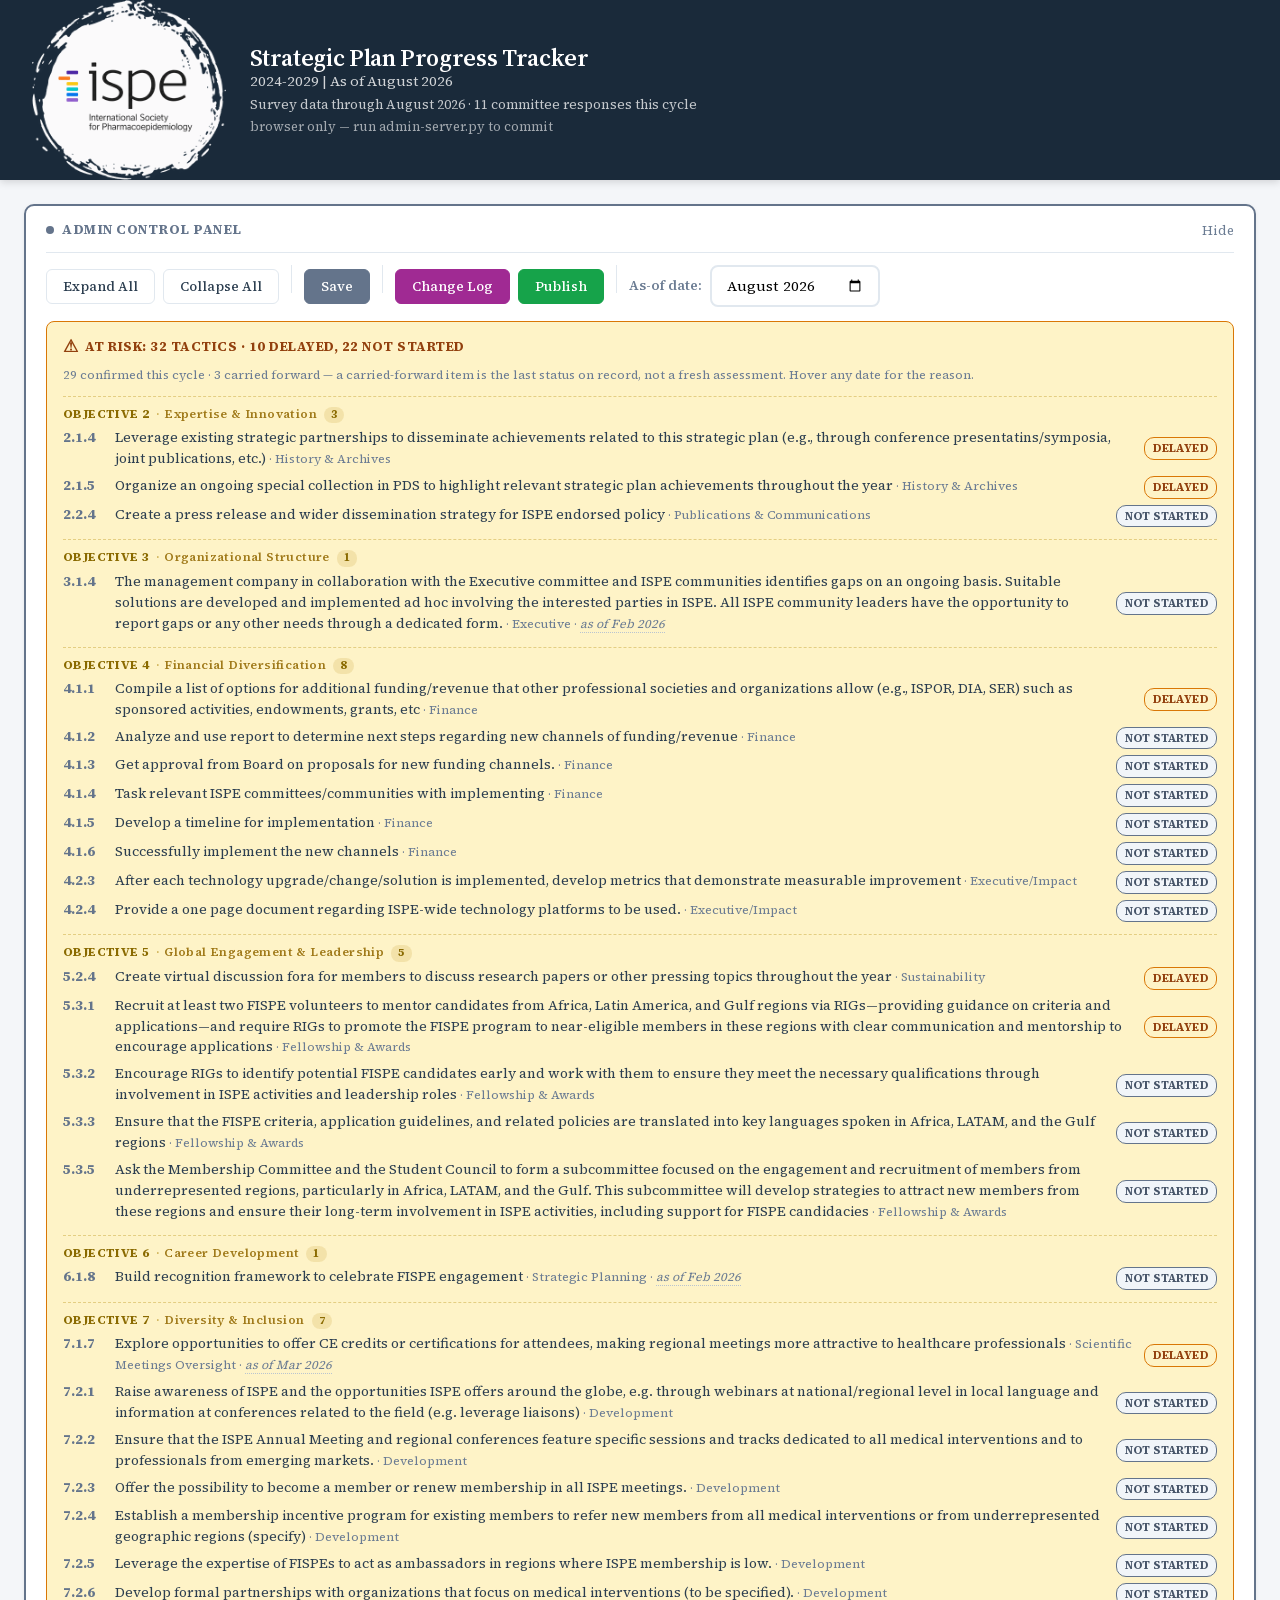
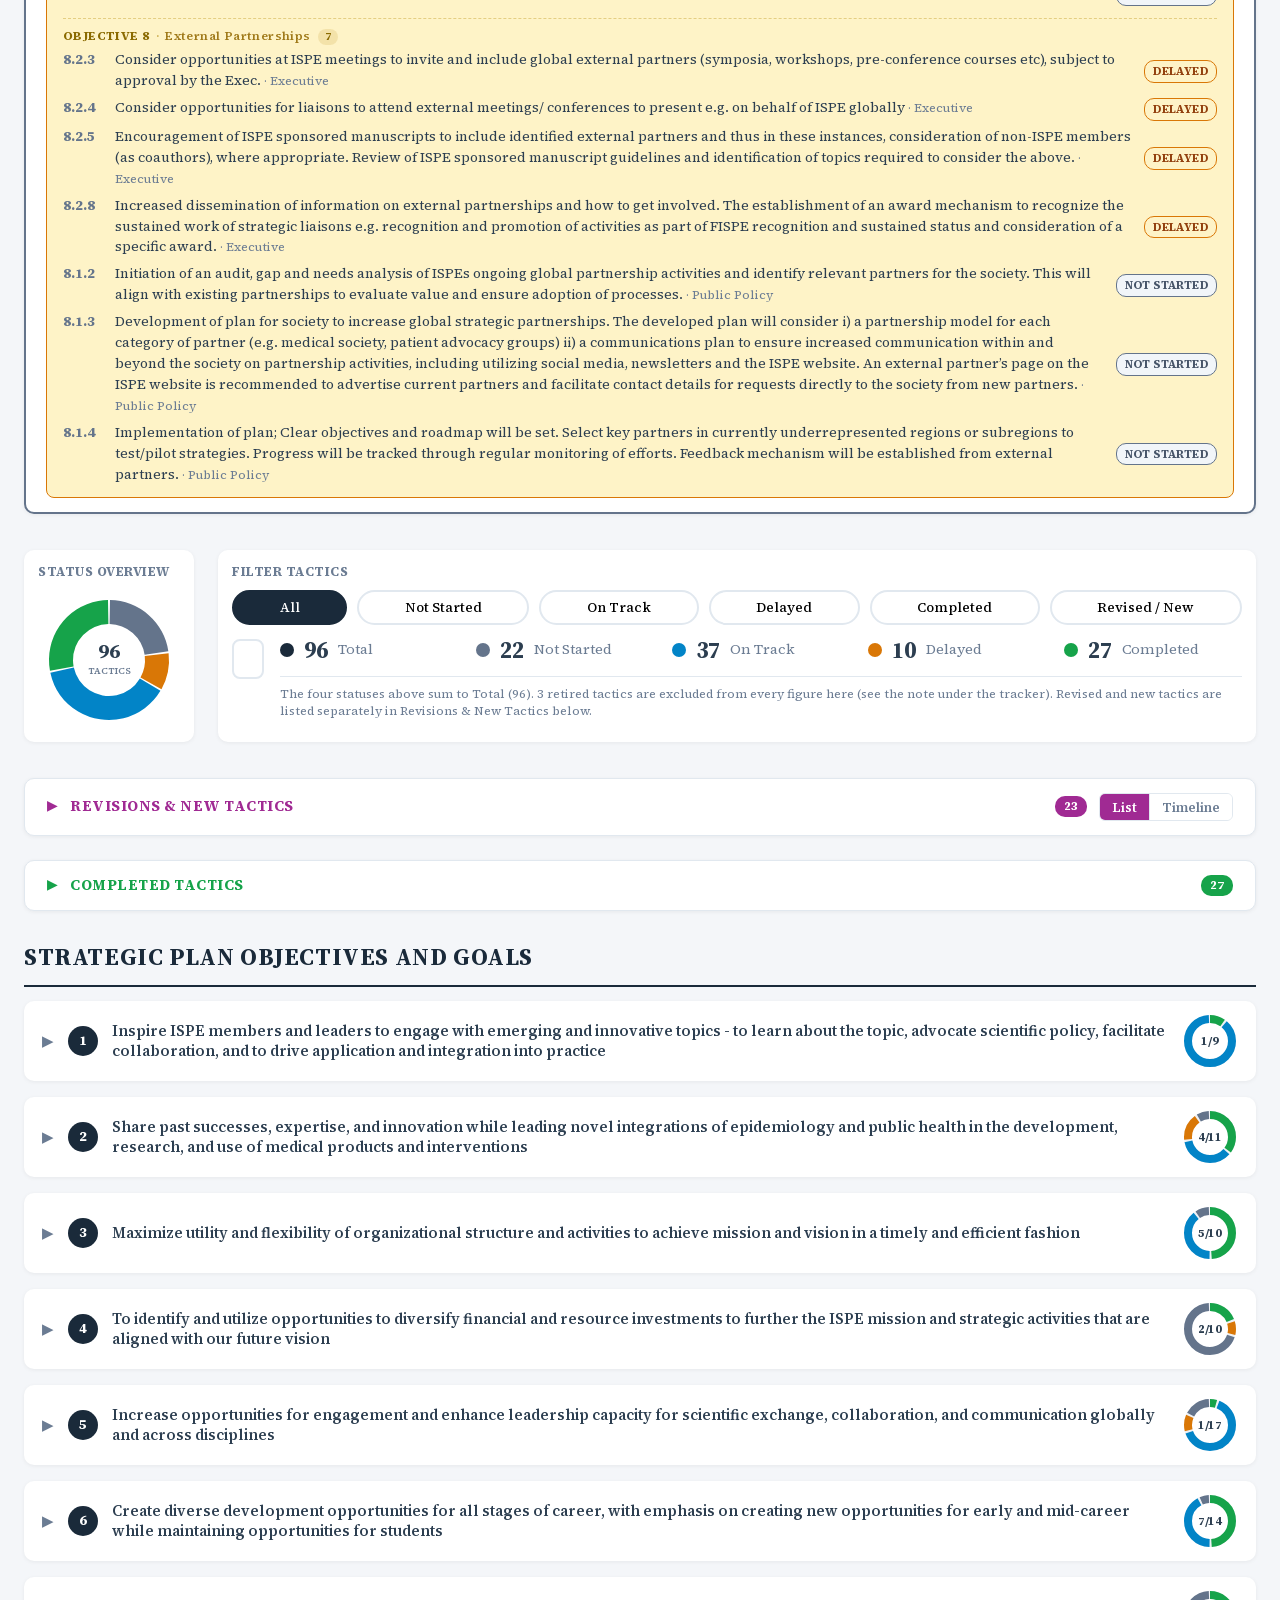
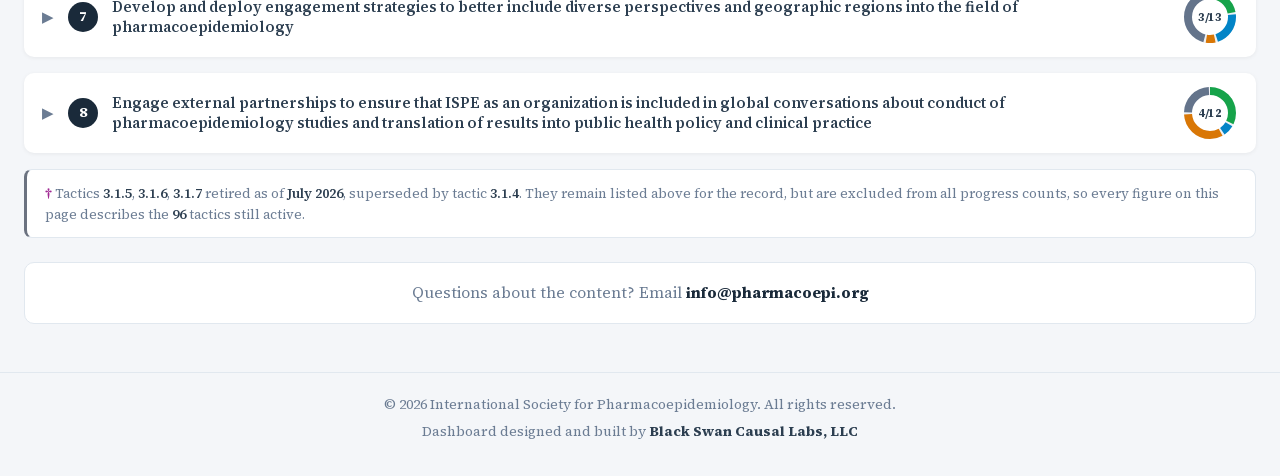
==== commit afed214d: "Finish "Efforts" -> "tactics", and drop Revised / New from the export The 2026-08-10 pass recorded t" ====
--- a/admin.html
+++ b/admin.html
@@ -987,7 +987,7 @@
       <canvas id="statusChart" width="140" height="140"></canvas>
     </div>
     <div class="filter-card">
-      <h3>Filter Strategic Efforts</h3>
+      <h3>Filter Tactics</h3>
       <div class="filter-row">
         <button class="filter-btn active" data-status="all" onclick="setFilter('all', this)">All</button>
         <button class="filter-btn" data-status="Not Started" onclick="setFilter('Not Started', this)">Not Started</button>
@@ -2405,11 +2405,6 @@
     objectives += '<details style="background:white;border-radius:10px;margin-bottom:14px;box-shadow:0 1px 4px rgba(0,0,0,0.06);overflow:hidden;"><summary style="padding:16px 20px;cursor:pointer;display:flex;align-items:center;gap:14px;list-style:none;font-size:0.93rem;"><div style="background:#1a2a3a;color:white;width:34px;height:34px;border-radius:50%;display:flex;align-items:center;justify-content:center;font-weight:700;font-size:0.85rem;flex-shrink:0;">'+esc(obj.objective_number)+'</div><span style="font-weight:600;flex:1;">'+esc(obj.description)+'</span>'+progressBar(cc,tt,100)+'</summary><div style="padding:4px 20px 18px;">'+goals+'</div></details>';
   });
 
-  let revisedNew = 0;
-  data.objectives.forEach(o => o.goals.forEach(g => {
-    activeTactics(g).forEach(t => { if (t.is_revised || t.is_new_in_plan) revisedNew++; });
-    revisedNew += (g.new_tactics || []).length;
-  }));
   const retiredList = [];
   data.objectives.forEach(o => o.goals.forEach(g => (g.tactics||[]).forEach(t => {
     if (isRetired(t)) retiredList.push(t);
@@ -2422,14 +2417,15 @@
       + '. Listed above for the record, excluded from all progress counts.</div>'
     : '';
   const summaryCards = [
-    {l:'Total Strategic Efforts',c:total,clr:'#2c3e50'},
+    {l:'Total Tactics',c:total,clr:'#2c3e50'},
     {l:'Not Started',c:counts['Not Started']||0,clr:'#64748b'},
     {l:'On Track',c:counts['In Progress - On Track']||0,clr:'#0284c7'},
     {l:'Delayed',c:counts['In Progress - Delayed']||0,clr:'#d97706'},
-    {l:'Completed',c:counts['Completed']||0,clr:'#16a34a'},
-    // Was counts['Changed'] — a status no tactic ever has, so this card always
-    // read 0. Counts distinct revised/new items instead, as the dashboard does.
-    {l:'Revised / New',c:revisedNew,clr:'#a02a93'}
+    {l:'Completed',c:counts['Completed']||0,clr:'#16a34a'}
+    // No 'Revised / New' card here: it is an overlay tag, not a fifth status,
+    // and sitting it beside the four read as a category (reviewer feedback,
+    // 2026-08-10). Removed from renderSummary() in 8d4cb42; this export builds
+    // its own copy of the list and was missed until 2026-08-20.
   // A colour dot rather than a 4px top border: the slab fought the rounded
   // corners, and the dot matches how the dashboard's own stat row reads.
   ].map(s=>'<div style="background:white;border-radius:10px;padding:14px 18px;text-align:center;box-shadow:0 1px 4px rgba(0,0,0,0.06);border:1px solid #e1e8ef;"><div style="width:10px;height:10px;border-radius:50%;background:'+s.clr+';margin:0 auto 8px;"></div><div style="font-size:1.8rem;font-weight:700;color:'+s.clr+';font-variant-numeric:tabular-nums;">'+s.c+'</div><div style="font-size:0.74rem;color:#6b7c93;text-transform:uppercase;letter-spacing:0.5px;margin-top:3px;">'+s.l+'</div></div>').join('');
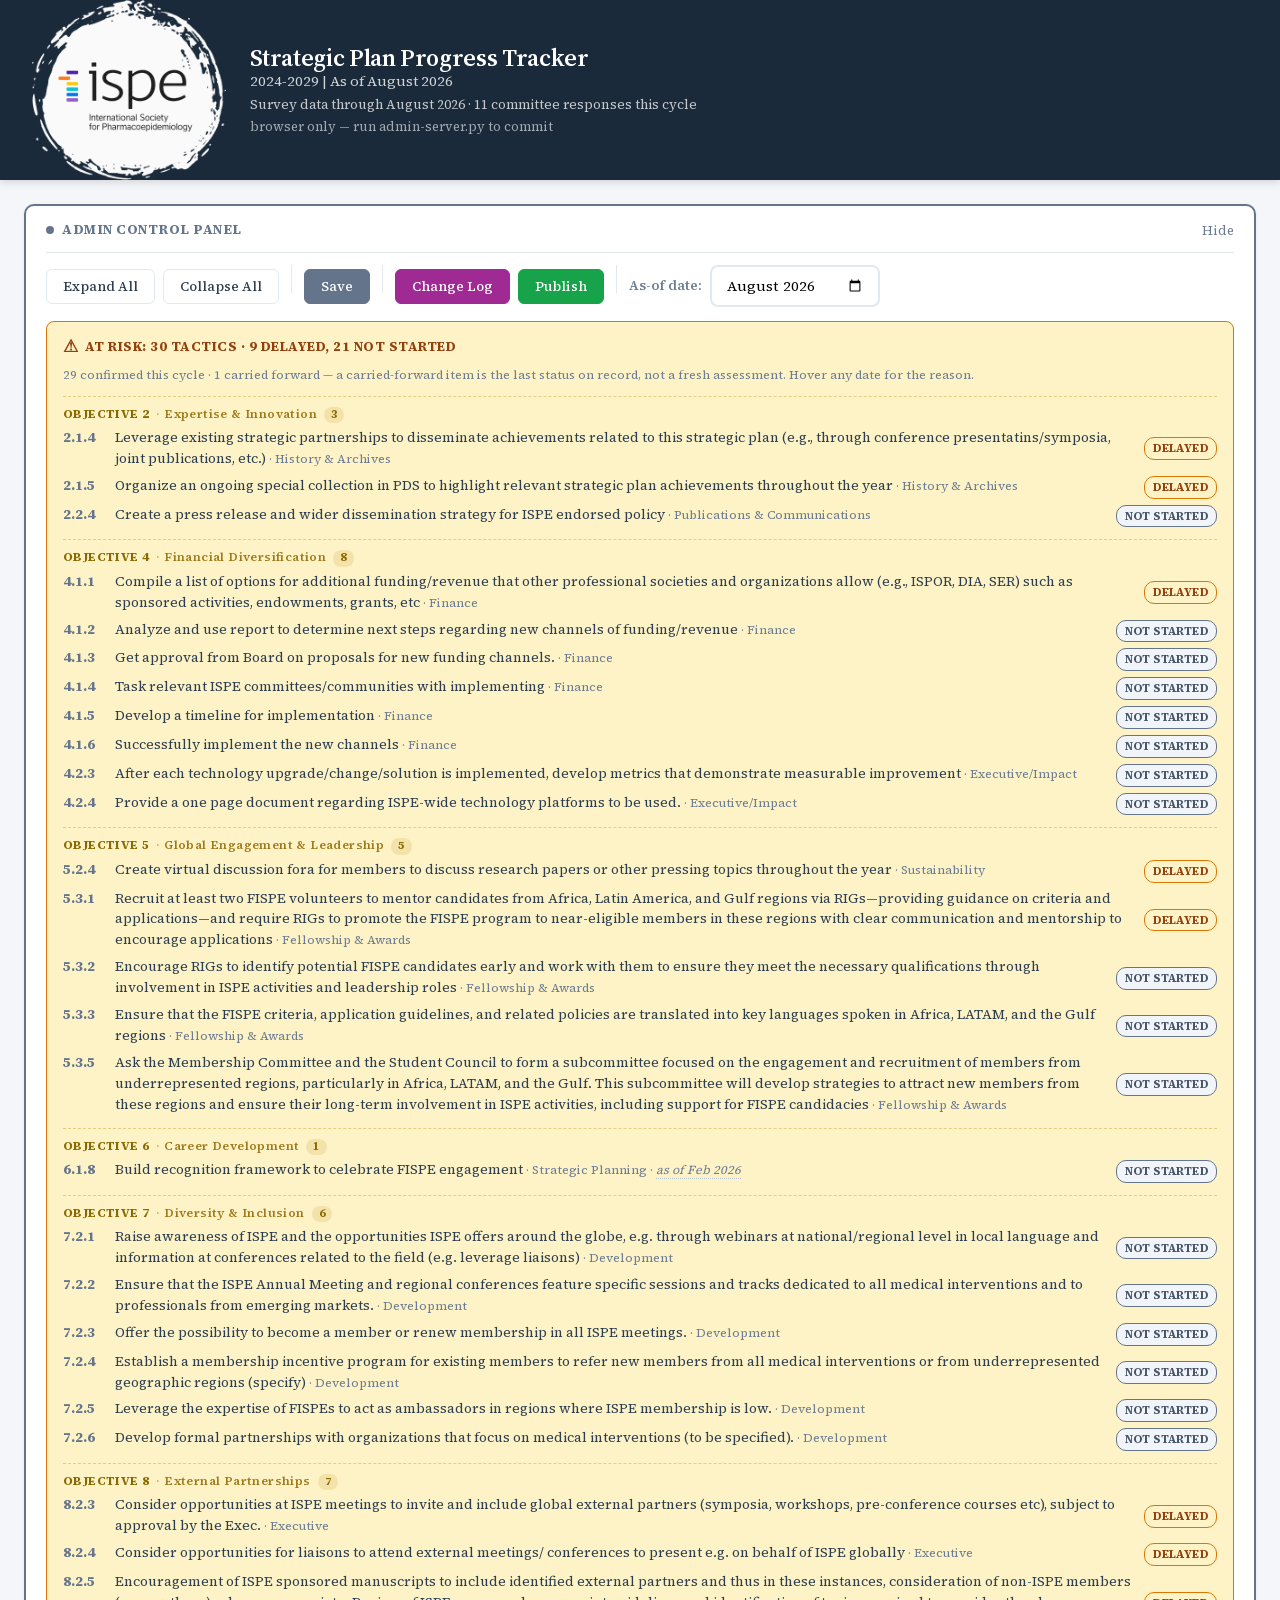
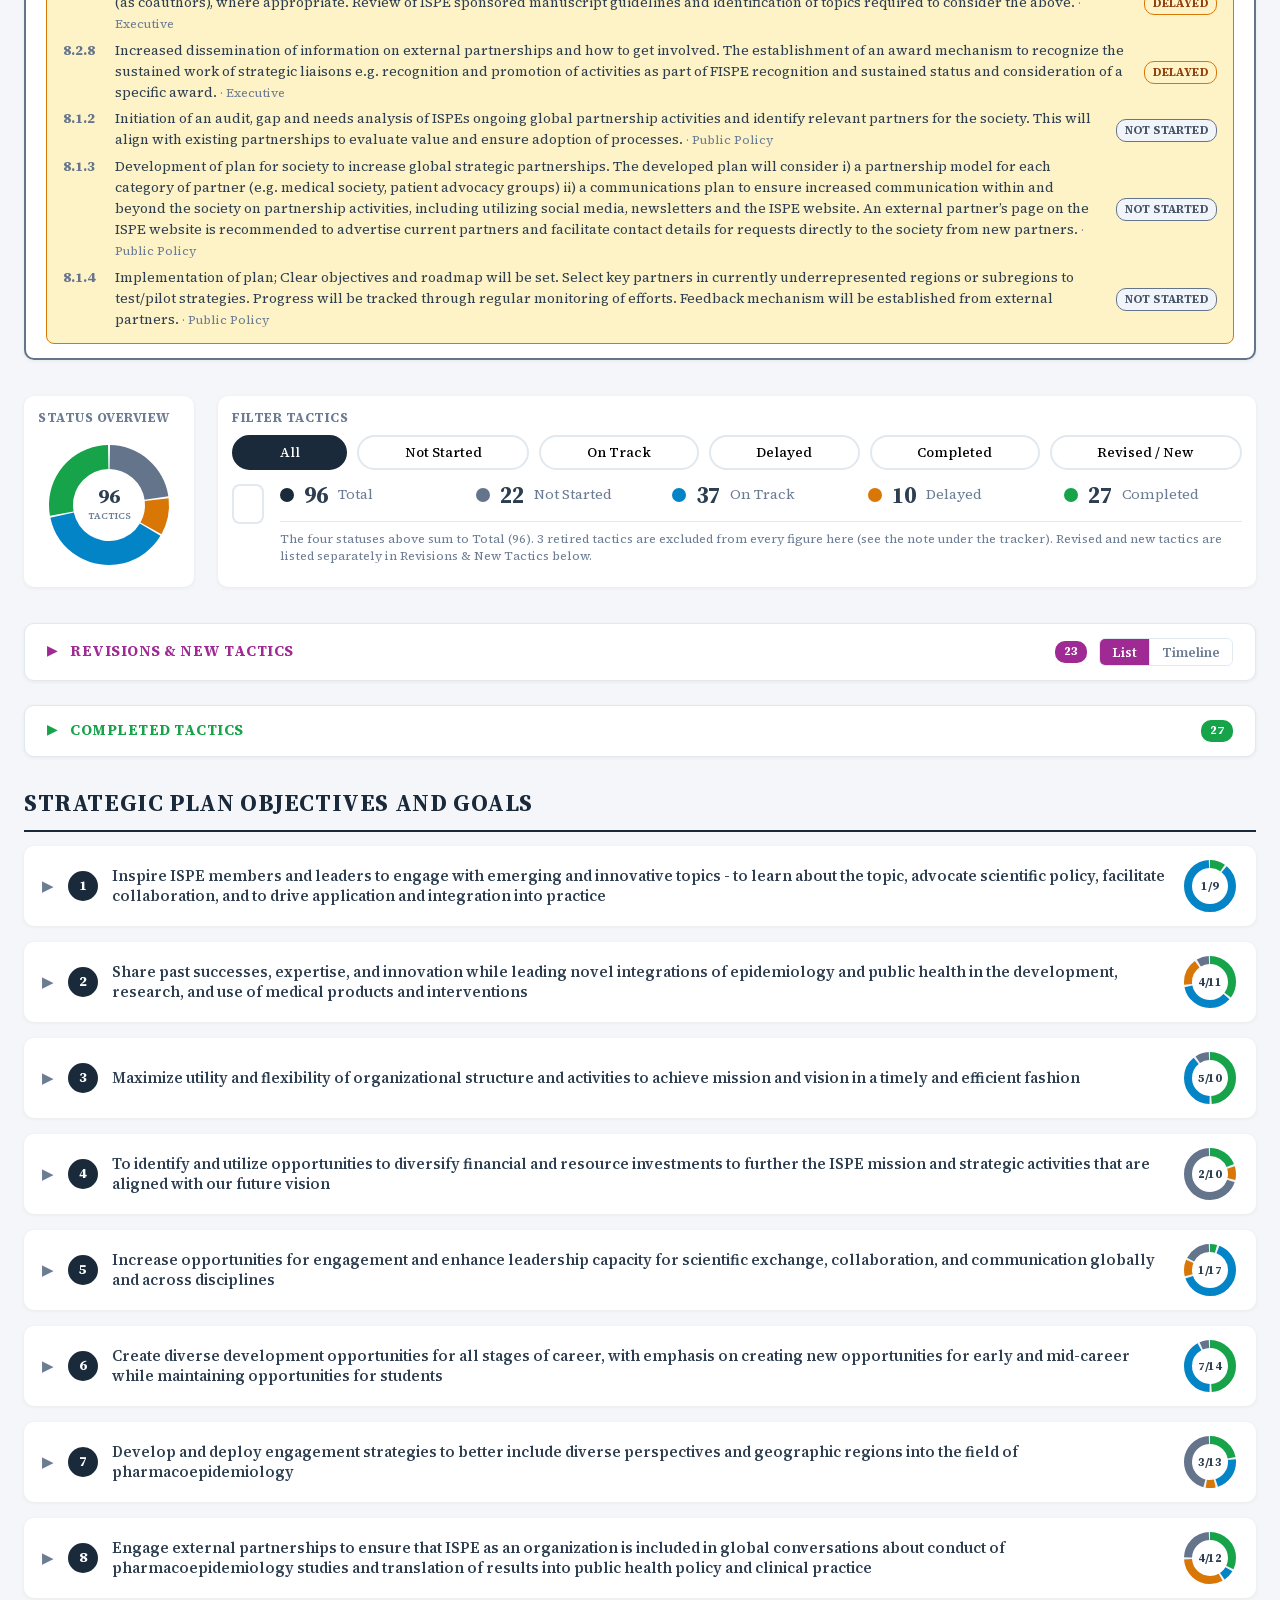
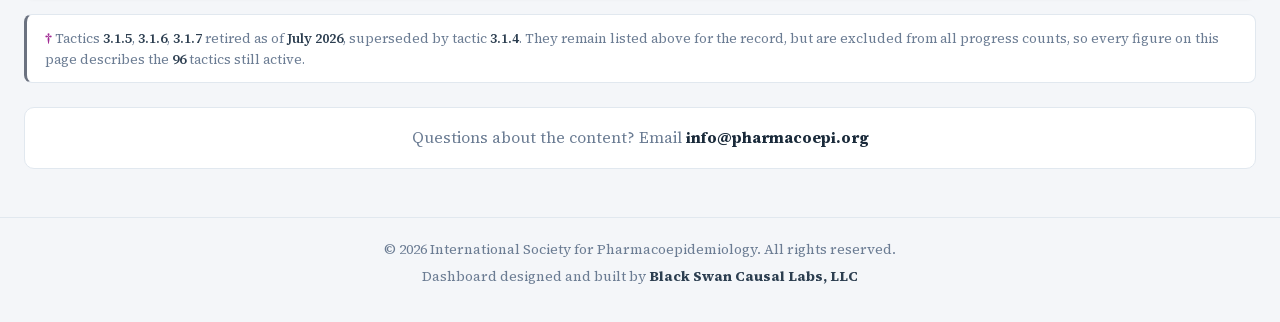
==== commit 1de9f425: "Reviewer round 2: 6.2.1 is complete, and revised tactics leave At Risk Five comments from the admin " ====
--- a/admin.html
+++ b/admin.html
@@ -854,8 +854,21 @@
   }
 
   /* Responsive */
+
+  /* Keep the donut beside the filters down to 600px rather than 900px. Below
+     900px the two cards used to stack, leaving a 140px donut alone in a
+     full-width box. index.html carries the same block and the same reasoning —
+     it is the one that gets embedded at ~760px, where this actually bit. */
+  @media (max-width: 900px) and (min-width: 600px) {
+    .chart-card { display: flex; flex-direction: column; }
+    .chart-card canvas { margin: auto; }
+    .filter-row .filter-btn { flex: 0 1 auto; }
+  }
+  @media (max-width: 600px) {
+    .chart-filter-row { grid-template-columns: 1fr; }
+  }
+
   @media (max-width: 900px) {
-    .chart-filter-row { grid-template-columns: 1fr; }
     .header { flex-wrap: wrap; padding: 0 16px; }
     .header img { height: 140px; }
     .admin-panel-body { flex-direction: column; }
@@ -1317,6 +1330,11 @@
     // superseded work - flagging them as at risk would ask leadership to chase
     // tactics that no longer exist.
     o.goals.forEach(g => activeTactics(g).forEach(t => {
+      // A revised tactic's status is carried forward from before the rewrite,
+      // so it describes work that no longer exists rather than work at risk.
+      // Reviewer request, 2026-08-24 (3.1.4 and 7.1.7). Tactics that are only
+      // NEW to the plan stay: never started is exactly what at-risk means.
+      if (t.is_revised) return;
       if (AT_RISK_STATUSES.includes(t.status)) items.push({ t, g });
     }));
     if (items.length === 0) return;
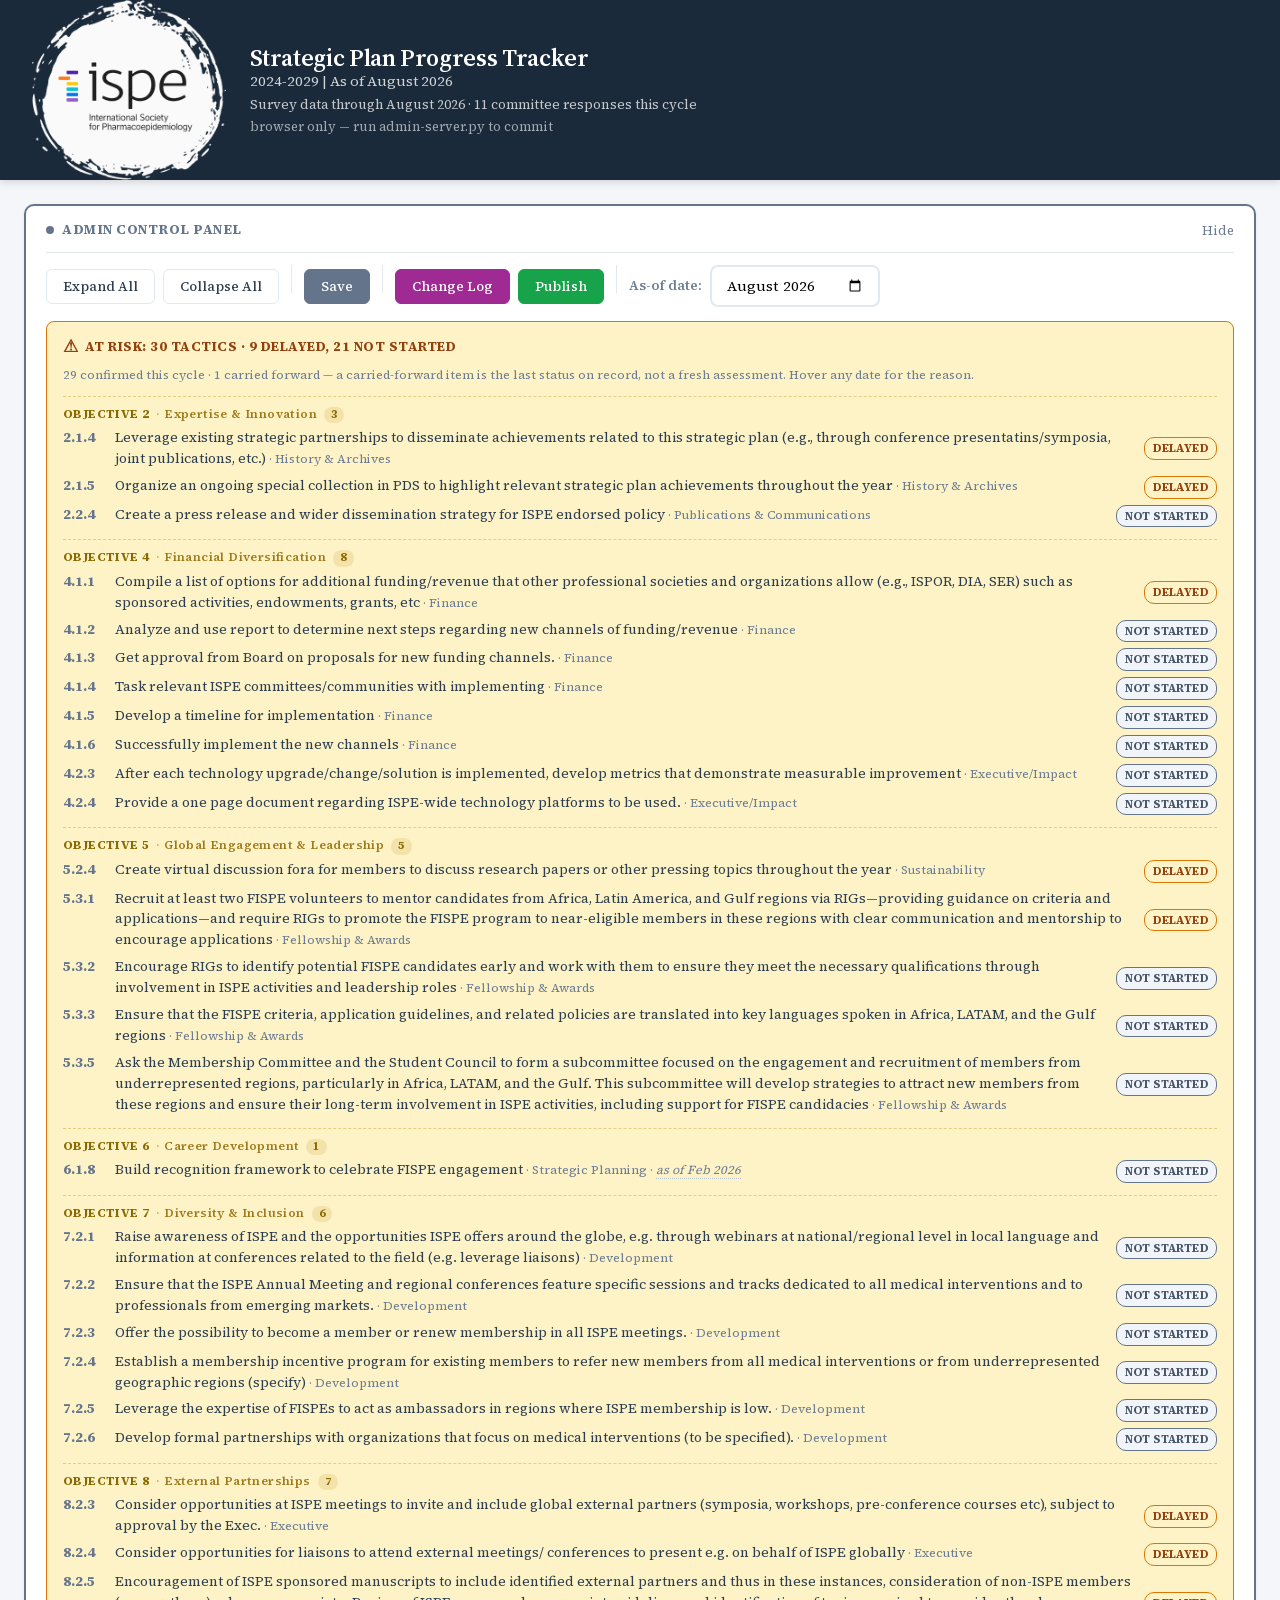
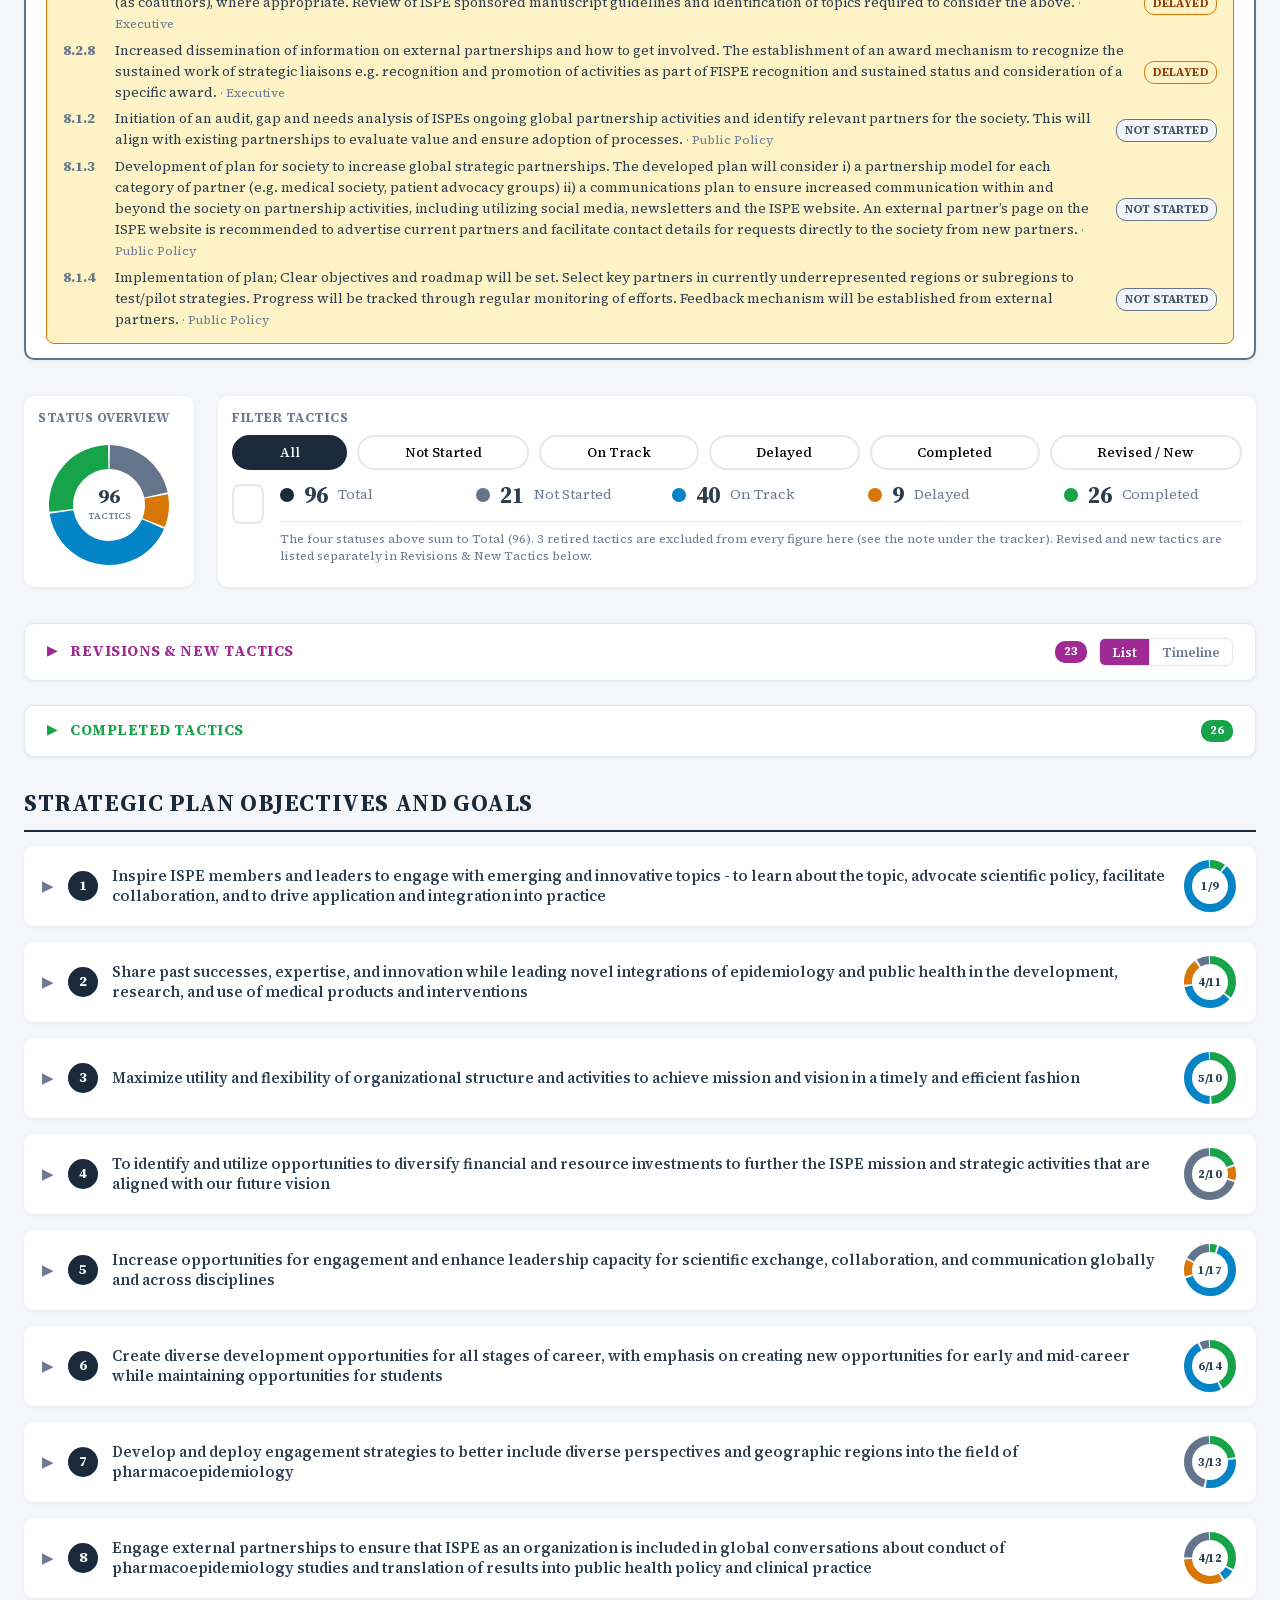
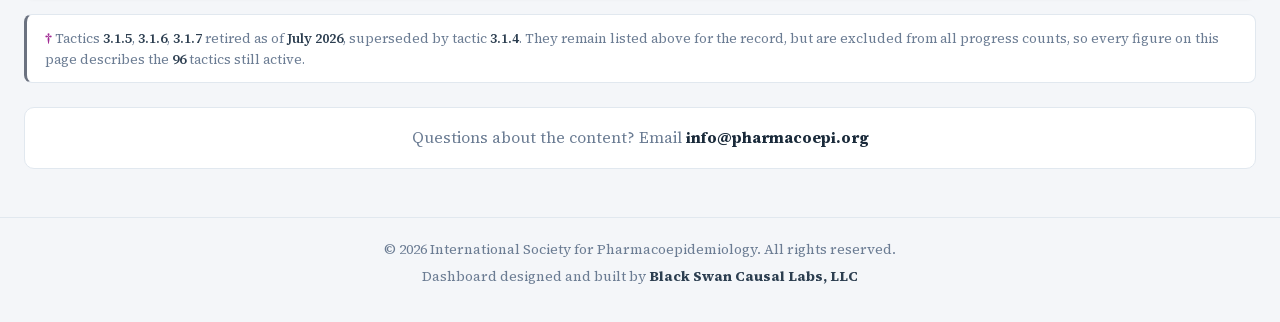
==== commit 88d8a98e: "REV / NEW badges mark this report only, not all history Laura, with Daniela agreeing (2026-08-25): "" ====
--- a/admin.html
+++ b/admin.html
@@ -1968,6 +1968,24 @@
   </div>`;
 }
 
+// A REV / NEW badge marks what changed in THIS report, not what has ever
+// changed. Without this the badges are permanent: the March 2026 tracker's 13
+// flags were still showing in August, sitting beside August's own and
+// indistinguishable on the row, so a six-month-old change looked current.
+// Agreed with Laura and Daniela, 2026-08-25. The full history is NOT lost - the
+// Revisions & New Tactics section still lists every revision and dates each one
+// ("Documented in March 2026"), which is the transparency Daniela asked to keep.
+// `new_at` does not exist in the data yet: nothing currently dates
+// is_new_in_plan, so NEW shows for nothing. Reading it here means the badge
+// starts working by itself the day something sets it.
+// No cycle_date (the stale-data fallback) badges nothing rather than everything.
+function changedThisCycle(t) {
+  const cycle = String((data.metadata && data.metadata.cycle_date) || '').slice(0, 10);
+  if (!cycle) return false;
+  const when = String((t && (t.revised_at || t.new_at)) || '').slice(0, 10);
+  return !!when && when >= cycle;
+}
+
 function renderTactic(t, oi, gi, ti) {
   const visible = tacticVisible(t);
   const retired = isRetired(t);
@@ -1976,7 +1994,7 @@
     : '';
   return `
   <tr class="${visible ? '' : 'hidden'}${retired ? ' tactic-retired' : ''}" data-tactic>
-    <td class="tactic-id" data-label="ID">${t.tactic_id || '-'}${t.is_revised ? ` <span style="display:inline-block;background:${data.changed_color || '#a02a93'};color:white;font-size:0.6rem;font-weight:700;padding:1px 5px;border-radius:8px;margin-left:2px;vertical-align:middle;" title="Revised — see Changes section above">REV</span>` : ''}${t.is_new_in_plan ? ` <span style="display:inline-block;background:#15803d;color:white;font-size:0.6rem;font-weight:700;padding:1px 5px;border-radius:8px;margin-left:2px;vertical-align:middle;" title="New tactic">NEW</span>` : ''}${retBadge}</td>
+    <td class="tactic-id" data-label="ID">${t.tactic_id || '-'}${t.is_revised && changedThisCycle(t) ? ` <span style="display:inline-block;background:${data.changed_color || '#a02a93'};color:white;font-size:0.6rem;font-weight:700;padding:1px 5px;border-radius:8px;margin-left:2px;vertical-align:middle;" title="Revised — see Changes section above">REV</span>` : ''}${t.is_new_in_plan && changedThisCycle(t) ? ` <span style="display:inline-block;background:#15803d;color:white;font-size:0.6rem;font-weight:700;padding:1px 5px;border-radius:8px;margin-left:2px;vertical-align:middle;" title="New tactic">NEW</span>` : ''}${retBadge}</td>
     <td data-label="Tactic">${esc(t.description)}</td>
     <td data-label="Status">
       <select class="status-select" data-status="${t.status}" ${retired ? 'disabled title="Retired - excluded from progress counts"' : ''} onchange="updateStatus(${oi},${gi},${ti},this.value,this)">
